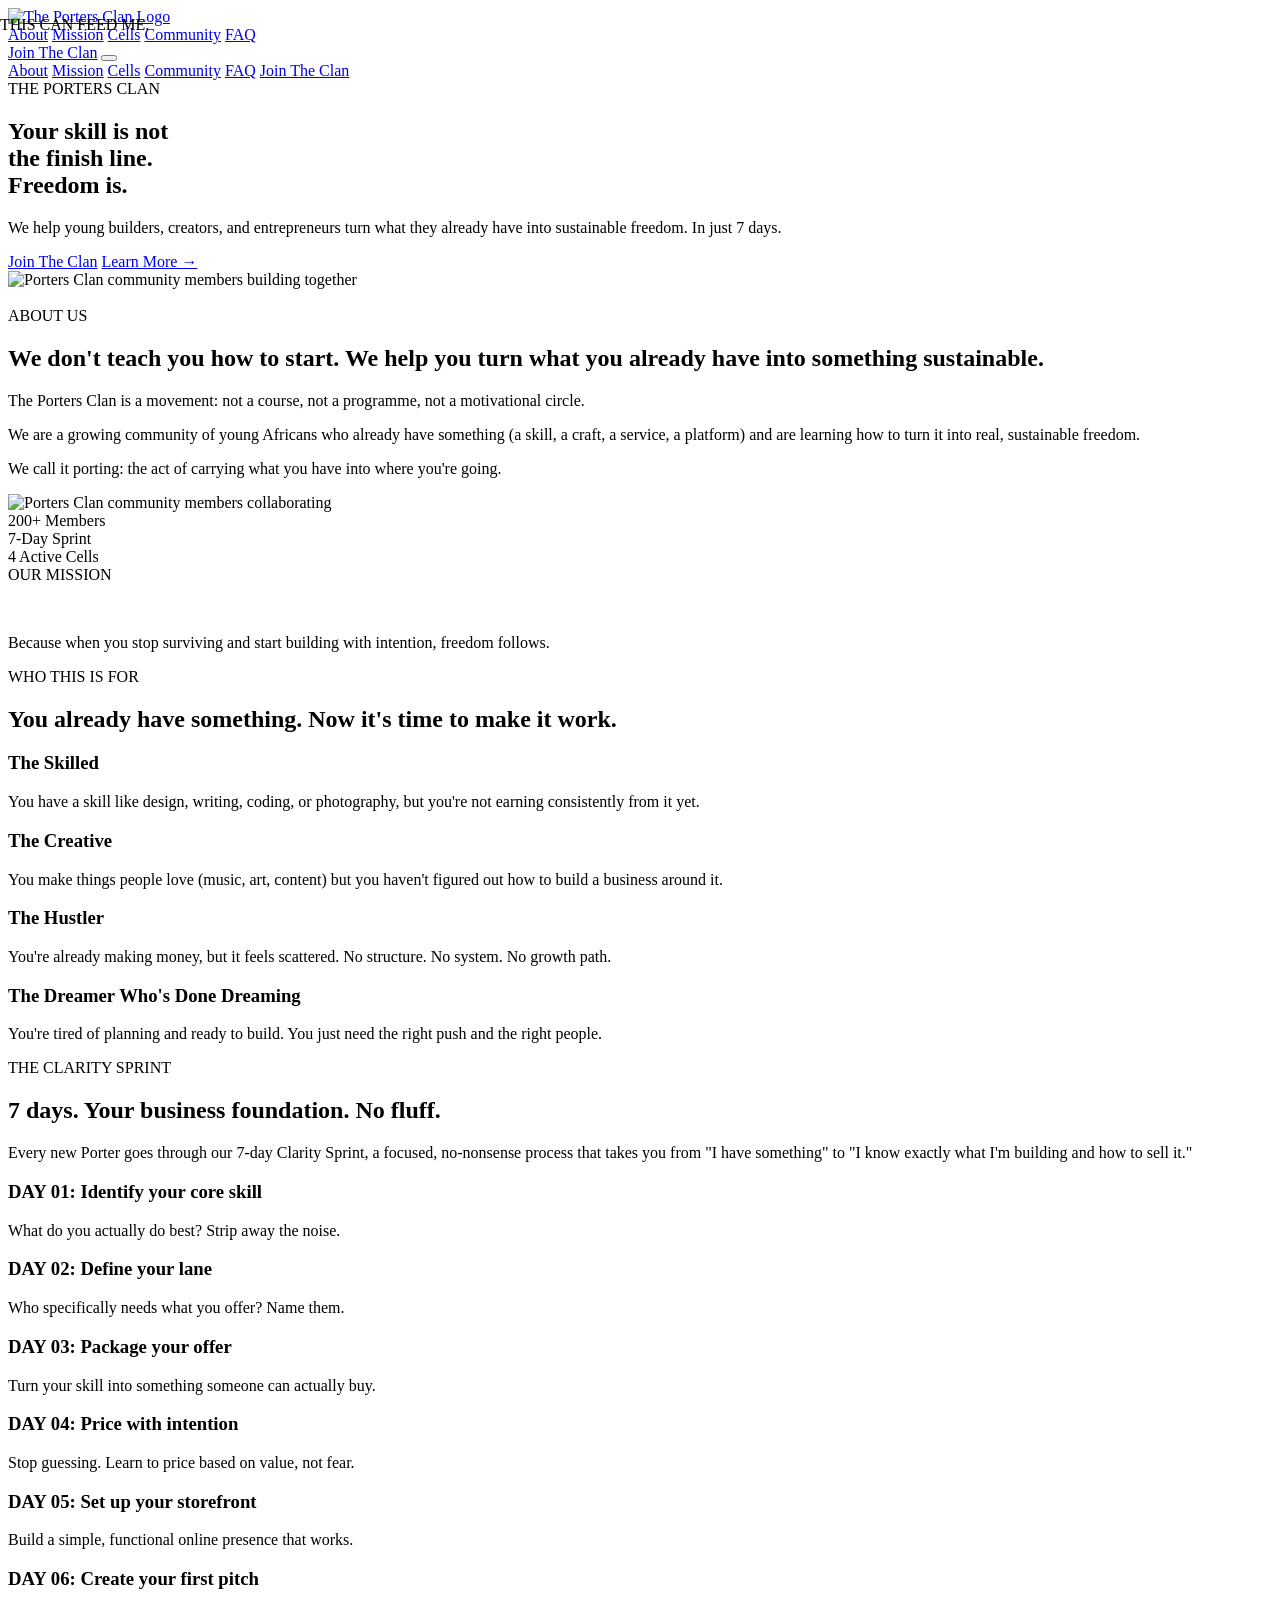
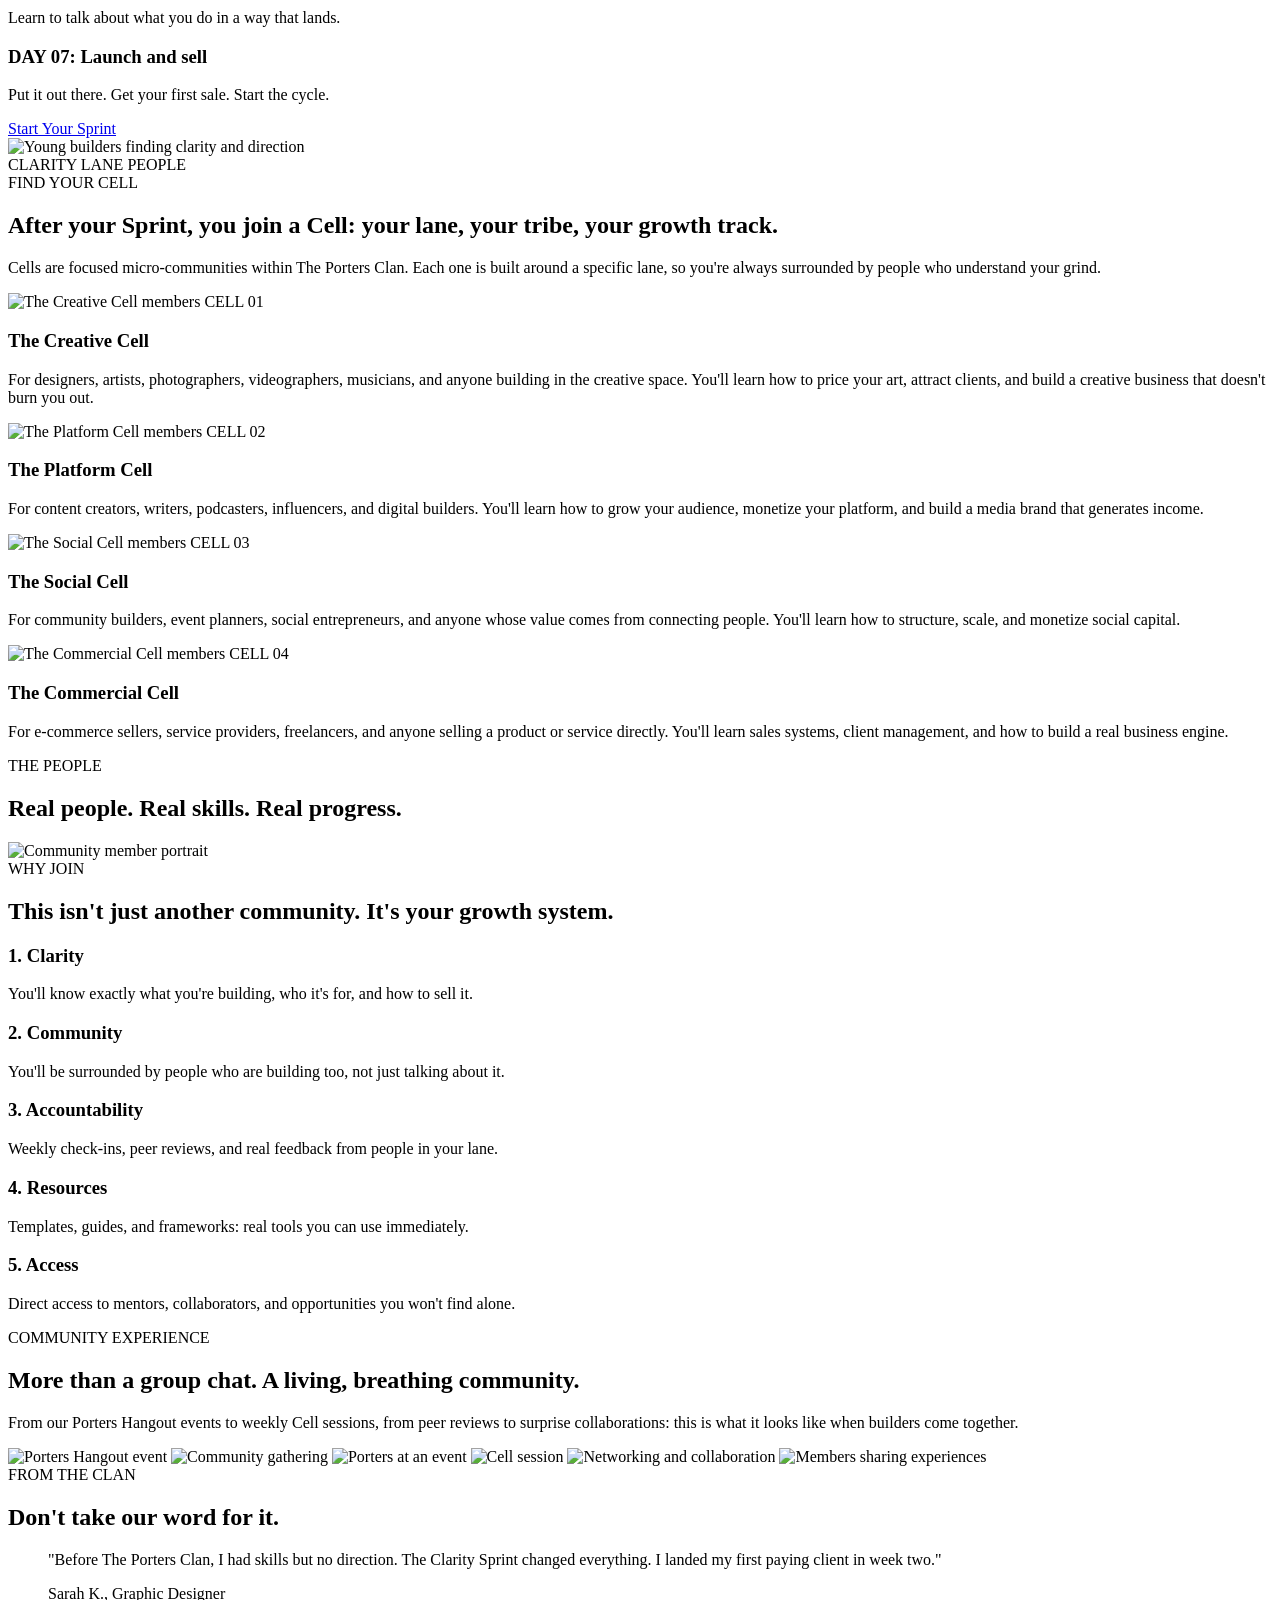
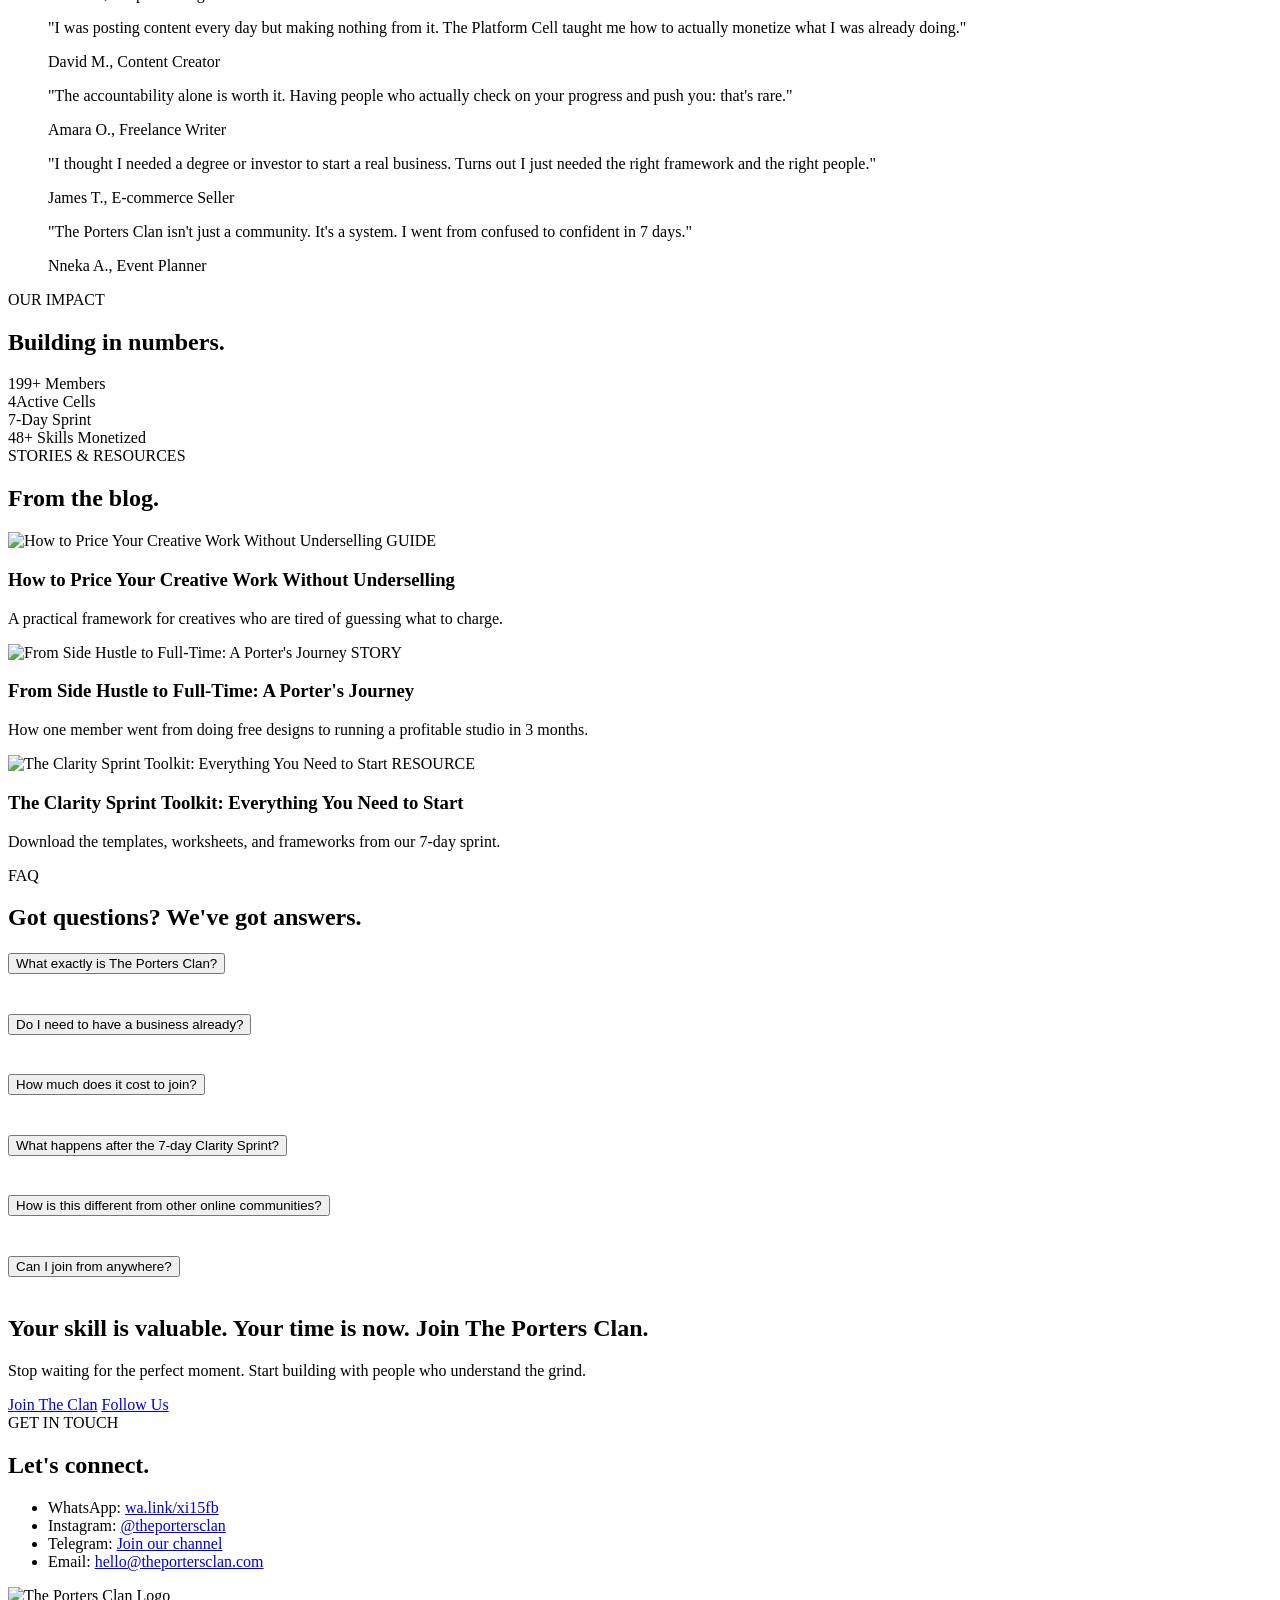
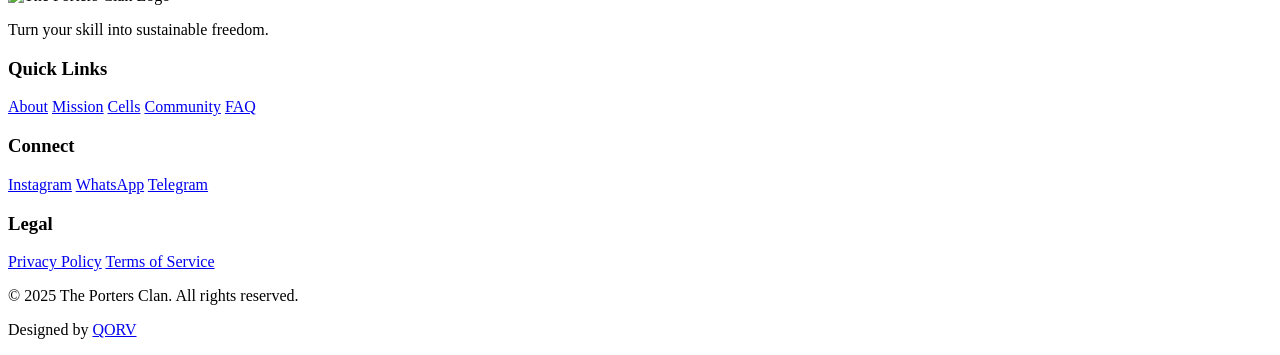
==== index.html @ 922863a4 "Add files via upload" ====
<!DOCTYPE html>
<html lang="en">
<head>
    <meta charset="UTF-8">
    <meta name="viewport" content="width=device-width, initial-scale=1.0">
    <title>The Porters Clan | Turn Your Skill Into Sustainable Freedom</title>
    <meta name="description" content="The Porters Clan is a movement for young African builders, creators, and entrepreneurs who already have something valuable and want to turn it into sustainable freedom.">
    <link rel="canonical" href="https://theportersclan.com/">
    
    <!-- Open Graph / Facebook -->
    <meta property="og:type" content="website">
    <meta property="og:url" content="https://theportersclan.com/">
    <meta property="og:title" content="The Porters Clan | Turn Your Skill Into Sustainable Freedom">
    <meta property="og:description" content="The Porters Clan is a movement for young African builders, creators, and entrepreneurs who already have something valuable and want to turn it into sustainable freedom.">
    <meta property="og:image" content="https://theportersclan.com/assets/brand/tpc-og-image.png">

    <!-- Twitter -->
    <meta property="twitter:card" content="summary_large_image">
    <meta property="twitter:url" content="https://theportersclan.com/">
    <meta property="twitter:title" content="The Porters Clan | Turn Your Skill Into Sustainable Freedom">
    <meta property="twitter:description" content="The Porters Clan is a movement for young African builders, creators, and entrepreneurs who already have something valuable and want to turn it into sustainable freedom.">
    <meta property="twitter:image" content="https://theportersclan.com/assets/brand/tpc-og-image.png">

    <!-- Favicon -->
    <link rel="icon" href="assets/logo/favicon.svg" type="image/svg+xml">

    <!-- Google Fonts -->
    <link rel="preconnect" href="https://fonts.googleapis.com">
    <link rel="preconnect" href="https://fonts.gstatic.com" crossorigin>
    <link href="https://fonts.googleapis.com/css2?family=Inter:ital,wght@0,400;0,500;0,600;1,400&family=Outfit:wght@600;700;800&family=Playfair+Display:ital,wght@1,400;1,600;1,700&display=swap" rel="stylesheet">

    <!-- CSS -->
    <link rel="stylesheet" href="index.css">

    <!-- JSON-LD Structured Data -->
    <script type="application/ld+json">
    {
      "@context": "https://schema.org",
      "@type": "Organization",
      "name": "The Porters Clan",
      "url": "https://theportersclan.com",
      "logo": "https://theportersclan.com/assets/logo/tpc-logo-mark.png",
      "sameAs": [
        "https://www.instagram.com/theportersclan",
        "https://wa.link/xi15fb",
        "https://t.me/+ArYDxWS-uvYzNjQ8"
      ]
    }
    </script>
    <script type="application/ld+json">
    {
      "@context": "https://schema.org",
      "@type": "WebSite",
      "name": "The Porters Clan",
      "url": "https://theportersclan.com"
    }
    </script>
</head>
<body>

    <!-- NAVIGATION -->
    <header class="site-header">
        <nav aria-label="Main Navigation">
            <a href="#hero" class="nav-logo">
                <img src="assets/logo/tpc-logo-mark.png" alt="The Porters Clan Logo">
            </a>
            
            <div class="nav-links">
                <a href="#about">About</a>
                <a href="#mission">Mission</a>
                <a href="#cells">Cells</a>
                <a href="#community">Community</a>
                <a href="#faq">FAQ</a>
            </div>

            <a href="https://wa.link/xi15fb" class="nav-cta btn btn-primary" target="_blank" rel="noopener noreferrer">Join The Clan</a>

            <button class="nav-hamburger" aria-label="Toggle mobile menu" aria-expanded="false">
                <span></span>
                <span></span>
                <span></span>
            </button>
        </nav>
        
        <!-- Mobile menu overlay -->
        <div class="mobile-menu" aria-hidden="true">
            <a href="#about">About</a>
            <a href="#mission">Mission</a>
            <a href="#cells">Cells</a>
            <a href="#community">Community</a>
            <a href="#faq">FAQ</a>
            <a href="https://wa.link/xi15fb" class="btn btn-primary" target="_blank" rel="noopener noreferrer">Join The Clan</a>
        </div>
    </header>

    <main>
        <!-- 1. HERO -->
        <section id="hero" class="section--dark">
            <div class="section-container hero-grid">
                <div class="hero-content">
                    <span class="section-label">THE PORTERS CLAN</span>
                    <h1 class="hero-headline">
                        <span class="hero-line">Your skill is not</span><br>
                        <span class="hero-line">the finish line.</span><br>
                        <span class="hero-line text-red">Freedom is.</span>
                    </h1>
                    <p class="hero-body">We help young builders, creators, and entrepreneurs turn what they already have into sustainable freedom. In just 7 days.</p>
                    <div class="hero-ctas">
                        <a href="https://wa.link/xi15fb" class="btn btn-primary" target="_blank" rel="noopener noreferrer">Join The Clan</a>
                        <a href="#about" class="btn btn-ghost">Learn More &rarr;</a>
                    </div>
                </div>
                <div class="hero-visual">
                    <img src="community members/PCH (8 of 136).jpg" alt="Porters Clan community members building together">
                </div>
            </div>
            <div class="hero-motif" aria-hidden="true">
                <img src="assets/logo/tpc-logo-mark.png" alt="" />
            </div>
        </section>

        <!-- 2. ABOUT -->
        <section id="about" class="section--light">
            <div class="section-container">
                <span class="section-label">ABOUT US</span>
                <div class="about-grid">
                    <div class="about-text">
                        <h2>We don't teach you how to start. We help you turn what you already have into something sustainable.</h2>
                        <div class="about-content">
                            <p>The Porters Clan is a movement: not a course, not a programme, not a motivational circle.</p>
                            <p>We are a growing community of young Africans who already have something (a skill, a craft, a service, a platform) and are learning how to turn it into real, sustainable freedom.</p>
                            <p>We call it porting: the act of carrying what you have into where you're going.</p>
                        </div>
                    </div>
                    <div class="about-visual">
                        <img src="community members/PCH (1 of 136).jpg" alt="Porters Clan community members collaborating" loading="lazy">
                    </div>
                </div>
                
                <div class="stats-row">
                    <div class="stat-badge">200+ Members</div>
                    <div class="stat-badge">7-Day Sprint</div>
                    <div class="stat-badge">4 Active Cells</div>
                </div>
            </div>
        </section>

        <!-- 3. MISSION -->
        <section id="mission" class="section--dark">
            <div class="section-container">
                <span class="section-label">OUR MISSION</span>
                <div class="mission-transform">
                    <p class="mission-text mission-before">I HAVE SOMETHING.</p>
                    <p class="mission-text mission-after">THIS CAN FEED ME.</p>
                </div>
                <p class="mission-body">Because when you stop surviving and start building with intention, freedom follows.</p>
            </div>
        </section>

        <!-- 4. WHO WE'RE FOR -->
        <section id="who" class="section--light">
            <div class="section-container">
                <span class="section-label">WHO THIS IS FOR</span>
                <h2>You already have something. Now it's time to make it work.</h2>
                
                <div class="who-grid">
                    <div class="who-card">
                        <h3>The Skilled</h3>
                        <p>You have a skill like design, writing, coding, or photography, but you're not earning consistently from it yet.</p>
                    </div>
                    <div class="who-card">
                        <h3>The Creative</h3>
                        <p>You make things people love (music, art, content) but you haven't figured out how to build a business around it.</p>
                    </div>
                    <div class="who-card">
                        <h3>The Hustler</h3>
                        <p>You're already making money, but it feels scattered. No structure. No system. No growth path.</p>
                    </div>
                    <div class="who-card">
                        <h3>The Dreamer Who's Done Dreaming</h3>
                        <p>You're tired of planning and ready to build. You just need the right push and the right people.</p>
                    </div>
                </div>
            </div>
        </section>

        <!-- 5. CLARITY SPRINT -->
        <section id="clarity" class="section--light section--accent">
            <div class="section-container">
                <span class="section-label">THE CLARITY SPRINT</span>
                <h2>7 days. Your business foundation. No fluff.</h2>
                <div class="clarity-grid">
                    <div class="clarity-content">
                        <p>Every new Porter goes through our 7-day Clarity Sprint, a focused, no-nonsense process that takes you from "I have something" to "I know exactly what I'm building and how to sell it."</p>
                        
                        <div class="clarity-timeline">
                            <div class="clarity-day">
                                <h3>DAY 01: Identify your core skill</h3>
                                <p>What do you actually do best? Strip away the noise.</p>
                            </div>
                            <div class="clarity-day">
                                <h3>DAY 02: Define your lane</h3>
                                <p>Who specifically needs what you offer? Name them.</p>
                            </div>
                            <div class="clarity-day">
                                <h3>DAY 03: Package your offer</h3>
                                <p>Turn your skill into something someone can actually buy.</p>
                            </div>
                            <div class="clarity-day">
                                <h3>DAY 04: Price with intention</h3>
                                <p>Stop guessing. Learn to price based on value, not fear.</p>
                            </div>
                            <div class="clarity-day">
                                <h3>DAY 05: Set up your storefront</h3>
                                <p>Build a simple, functional online presence that works.</p>
                            </div>
                            <div class="clarity-day">
                                <h3>DAY 06: Create your first pitch</h3>
                                <p>Learn to talk about what you do in a way that lands.</p>
                            </div>
                            <div class="clarity-day">
                                <h3>DAY 07: Launch and sell</h3>
                                <p>Put it out there. Get your first sale. Start the cycle.</p>
                            </div>
                        </div>
                        
                        <a href="https://wa.link/xi15fb" class="btn btn-primary" target="_blank" rel="noopener noreferrer">Start Your Sprint</a>
                    </div>
                    <div class="clarity-visual">
                        <img src="community members/PCH (5 of 136).jpg" alt="Young builders finding clarity and direction" loading="lazy">
                    </div>
                </div>
            </div>
        </section>

        <!-- 6. BRIDGE -->
        <section id="bridge" class="section--dark">
            <div class="section-container">
                <span class="bridge-word">CLARITY</span>
                <span class="bridge-word">LANE</span>
                <span class="bridge-word">PEOPLE</span>
            </div>
        </section>

        <!-- 7. FOUR CELLS -->
        <section id="cells" class="section--light">
            <div class="section-container">
                <span class="section-label">FIND YOUR CELL</span>
                <h2>After your Sprint, you join a Cell: your lane, your tribe, your growth track.</h2>
                <p>Cells are focused micro-communities within The Porters Clan. Each one is built around a specific lane, so you're always surrounded by people who understand your grind.</p>
                
                <div class="cells-grid">
                    <div class="cell-block">
                        <img src="community members/PCH (3 of 136).jpg" alt="The Creative Cell members" loading="lazy">
                        <span>CELL 01</span>
                        <h3>The Creative Cell</h3>
                        <p>For designers, artists, photographers, videographers, musicians, and anyone building in the creative space. You'll learn how to price your art, attract clients, and build a creative business that doesn't burn you out.</p>
                    </div>
                    <div class="cell-block">
                        <img src="community members/PCH (6 of 136).jpg" alt="The Platform Cell members" loading="lazy">
                        <span>CELL 02</span>
                        <h3>The Platform Cell</h3>
                        <p>For content creators, writers, podcasters, influencers, and digital builders. You'll learn how to grow your audience, monetize your platform, and build a media brand that generates income.</p>
                    </div>
                    <div class="cell-block">
                        <img src="community members/PCH (7 of 136).jpg" alt="The Social Cell members" loading="lazy">
                        <span>CELL 03</span>
                        <h3>The Social Cell</h3>
                        <p>For community builders, event planners, social entrepreneurs, and anyone whose value comes from connecting people. You'll learn how to structure, scale, and monetize social capital.</p>
                    </div>
                    <div class="cell-block">
                        <img src="community members/PCH (9 of 136).jpg" alt="The Commercial Cell members" loading="lazy">
                        <span>CELL 04</span>
                        <h3>The Commercial Cell</h3>
                        <p>For e-commerce sellers, service providers, freelancers, and anyone selling a product or service directly. You'll learn sales systems, client management, and how to build a real business engine.</p>
                    </div>
                </div>
            </div>
        </section>

        <!-- 8. COMMUNITY / PEOPLE -->
        <section id="community" class="section--dark">
            <div class="section-container">
                <span class="section-label">THE PEOPLE</span>
                <h2>Real people. Real skills. Real progress.</h2>
                
                <div class="community-portrait">
                    <img src="community members/PCH (8 of 136).jpg" alt="Community member portrait" class="community-active-img" loading="lazy">
                    
                    <!-- Preload images for JS cycling -->
                    <div style="display: none;">
                        <img src="community members/PCH (1 of 136).jpg" alt="">
                        <img src="community members/PCH (2 of 136).jpg" alt="">
                        <img src="community members/PCH (3 of 136).jpg" alt="">
                        <img src="community members/PCH (4 of 136).jpg" alt="">
                        <img src="community members/PCH (5 of 136).jpg" alt="">
                        <img src="community members/PCH (6 of 136).jpg" alt="">
                        <img src="community members/PCH (7 of 136).jpg" alt="">
                        <img src="community members/PCH (8 of 136).jpg" alt="">
                        <img src="community members/PCH (9 of 136).jpg" alt="">
                        <img src="community members/PCH (10 of 136).jpg" alt="">
                        <img src="community members/PCH (11 of 136).jpg" alt="">
                        <img src="community members/PCH (12 of 136).jpg" alt="">
                    </div>
                </div>
            </div>
        </section>

        <!-- 9. WHY JOIN -->
        <section id="why-join" class="section--light">
            <div class="section-container">
                <span class="section-label">WHY JOIN</span>
                <h2>This isn't just another community. It's your growth system.</h2>
                
                <div class="why-list">
                    <div class="why-item">
                        <h3>1. Clarity</h3>
                        <p>You'll know exactly what you're building, who it's for, and how to sell it.</p>
                    </div>
                    <div class="why-item">
                        <h3>2. Community</h3>
                        <p>You'll be surrounded by people who are building too, not just talking about it.</p>
                    </div>
                    <div class="why-item">
                        <h3>3. Accountability</h3>
                        <p>Weekly check-ins, peer reviews, and real feedback from people in your lane.</p>
                    </div>
                    <div class="why-item">
                        <h3>4. Resources</h3>
                        <p>Templates, guides, and frameworks: real tools you can use immediately.</p>
                    </div>
                    <div class="why-item">
                        <h3>5. Access</h3>
                        <p>Direct access to mentors, collaborators, and opportunities you won't find alone.</p>
                    </div>
                </div>
            </div>
        </section>

        <!-- 10. COMMUNITY EXPERIENCE -->
        <section id="experience" class="section--light section--warm">
            <div class="section-container">
                <span class="section-label">COMMUNITY EXPERIENCE</span>
                <h2>More than a group chat. A living, breathing community.</h2>
                <p>From our Porters Hangout events to weekly Cell sessions, from peer reviews to surprise collaborations: this is what it looks like when builders come together.</p>
                
                <div class="photo-grid">
                    <img src="community members/PCH (10 of 136).jpg" alt="Porters Hangout event" loading="lazy">
                    <img src="community members/PCH (13 of 136).jpg" alt="Community gathering" loading="lazy">
                    <img src="community members/PCH (19 of 136).jpg" alt="Porters at an event" loading="lazy">
                    <img src="community members/PCH (22 of 136).jpg" alt="Cell session" loading="lazy">
                    <img src="community members/PCH (2 of 136).jpg" alt="Networking and collaboration" loading="lazy">
                    <img src="community members/PCH (4 of 136).jpg" alt="Members sharing experiences" loading="lazy">
                </div>
            </div>
        </section>

        <!-- 11. TESTIMONIALS -->
        <section id="testimonials" class="section--dark">
            <div class="section-container">
                <span class="section-label">FROM THE CLAN</span>
                <h2>Don't take our word for it.</h2>
                
                <div class="testimonial-rail">
                    <blockquote>
                        <p>"Before The Porters Clan, I had skills but no direction. The Clarity Sprint changed everything. I landed my first paying client in week two."</p>
                        <footer>Sarah K., Graphic Designer</footer>
                    </blockquote>
                    <blockquote>
                        <p>"I was posting content every day but making nothing from it. The Platform Cell taught me how to actually monetize what I was already doing."</p>
                        <footer>David M., Content Creator</footer>
                    </blockquote>
                    <blockquote>
                        <p>"The accountability alone is worth it. Having people who actually check on your progress and push you: that's rare."</p>
                        <footer>Amara O., Freelance Writer</footer>
                    </blockquote>
                    <blockquote>
                        <p>"I thought I needed a degree or investor to start a real business. Turns out I just needed the right framework and the right people."</p>
                        <footer>James T., E-commerce Seller</footer>
                    </blockquote>
                    <blockquote>
                        <p>"The Porters Clan isn't just a community. It's a system. I went from confused to confident in 7 days."</p>
                        <footer>Nneka A., Event Planner</footer>
                    </blockquote>
                </div>
            </div>
        </section>

        <!-- 12. IMPACT -->
        <section id="impact" class="section--light">
            <div class="section-container">
                <span class="section-label">OUR IMPACT</span>
                <h2>Building in numbers.</h2>
                
                <div class="impact-grid">
                    <div>200+ Members</div>
                    <div>4 Active Cells</div>
                    <div>7-Day Sprint</div>
                    <div>50+ Skills Monetized</div>
                </div>
            </div>
        </section>

        <!-- 13. STORIES / RESOURCES -->
        <section id="stories" class="section--light">
            <div class="section-container">
                <span class="section-label">STORIES &amp; RESOURCES</span>
                <h2>From the blog.</h2>
                
                <div class="stories-grid">
                    <article class="story-card">
                        <img src="community members/PCH (15 of 136).jpg" alt="How to Price Your Creative Work Without Underselling" loading="lazy">
                        <span>GUIDE</span>
                        <h3>How to Price Your Creative Work Without Underselling</h3>
                        <p>A practical framework for creatives who are tired of guessing what to charge.</p>
                    </article>
                    <article class="story-card">
                        <img src="community members/PCH (16 of 136).jpg" alt="From Side Hustle to Full-Time: A Porter's Journey" loading="lazy">
                        <span>STORY</span>
                        <h3>From Side Hustle to Full-Time: A Porter's Journey</h3>
                        <p>How one member went from doing free designs to running a profitable studio in 3 months.</p>
                    </article>
                    <article class="story-card">
                        <img src="community members/PCH (18 of 136).jpg" alt="The Clarity Sprint Toolkit: Everything You Need to Start" loading="lazy">
                        <span>RESOURCE</span>
                        <h3>The Clarity Sprint Toolkit: Everything You Need to Start</h3>
                        <p>Download the templates, worksheets, and frameworks from our 7-day sprint.</p>
                    </article>
                </div>
            </div>
        </section>

        <!-- 14. FAQ -->
        <section id="faq" class="section--dark">
            <div class="section-container">
                <span class="section-label">FAQ</span>
                <h2>Got questions? We've got answers.</h2>
                
                <div class="faq-list">
                    <div class="faq-item">
                        <h3 class="faq-question">
                            <button aria-expanded="false">What exactly is The Porters Clan?</button>
                        </h3>
                        <div class="faq-answer" aria-hidden="true">
                            <p>The Porters Clan is a community-driven movement for young Africans who already have a skill, craft, or platform and want to turn it into sustainable income. We provide structure, accountability, and a proven framework to help you build.</p>
                        </div>
                    </div>
                    <div class="faq-item">
                        <h3 class="faq-question">
                            <button aria-expanded="false">Do I need to have a business already?</button>
                        </h3>
                        <div class="faq-answer" aria-hidden="true">
                            <p>No. You just need to have something: a skill, a talent, a service, or a platform. The Clarity Sprint will help you turn that into a clear, sellable offer.</p>
                        </div>
                    </div>
                    <div class="faq-item">
                        <h3 class="faq-question">
                            <button aria-expanded="false">How much does it cost to join?</button>
                        </h3>
                        <div class="faq-answer" aria-hidden="true">
                            <p>Joining The Porters Clan is currently free. We believe in removing barriers to entry. As we grow, we may introduce premium tiers with additional resources.</p>
                        </div>
                    </div>
                    <div class="faq-item">
                        <h3 class="faq-question">
                            <button aria-expanded="false">What happens after the 7-day Clarity Sprint?</button>
                        </h3>
                        <div class="faq-answer" aria-hidden="true">
                            <p>After your Sprint, you join a Cell, a focused micro-community matched to your lane. You'll get weekly sessions, peer accountability, and ongoing resources.</p>
                        </div>
                    </div>
                    <div class="faq-item">
                        <h3 class="faq-question">
                            <button aria-expanded="false">How is this different from other online communities?</button>
                        </h3>
                        <div class="faq-answer" aria-hidden="true">
                            <p>Most communities are just group chats with no structure. The Porters Clan has a clear system: Sprint, then Cell, then Growth. Every member has a lane, a plan, and people holding them accountable.</p>
                        </div>
                    </div>
                    <div class="faq-item">
                        <h3 class="faq-question">
                            <button aria-expanded="false">Can I join from anywhere?</button>
                        </h3>
                        <div class="faq-answer" aria-hidden="true">
                            <p>Yes. The Porters Clan is fully online. We have members across Africa and the diaspora. All you need is an internet connection and the willingness to build.</p>
                        </div>
                    </div>
                </div>
            </div>
        </section>

        <!-- 15. FINAL CTA -->
        <section id="cta" class="section--red">
            <div class="section-container">
                <h2>Your skill is valuable. Your time is now. Join The Porters Clan.</h2>
                <p>Stop waiting for the perfect moment. Start building with people who understand the grind.</p>
                
                <div class="cta-buttons">
                    <a href="https://wa.link/xi15fb" class="btn btn-primary" target="_blank" rel="noopener noreferrer">Join The Clan</a>
                    <a href="https://www.instagram.com/theportersclan" class="btn btn-ghost" target="_blank" rel="noopener noreferrer">Follow Us</a>
                </div>
            </div>
        </section>

        <!-- 16. CONTACT -->
        <section id="contact" class="section--light">
            <div class="section-container">
                <span class="section-label">GET IN TOUCH</span>
                <h2>Let's connect.</h2>
                
                <ul class="contact-methods">
                    <li>WhatsApp: <a href="https://wa.link/xi15fb" target="_blank" rel="noopener noreferrer">wa.link/xi15fb</a></li>
                    <li>Instagram: <a href="https://www.instagram.com/theportersclan" target="_blank" rel="noopener noreferrer">@theportersclan</a></li>
                    <li>Telegram: <a href="https://t.me/+ArYDxWS-uvYzNjQ8" target="_blank" rel="noopener noreferrer">Join our channel</a></li>
                    <li>Email: <a href="mailto:hello@theportersclan.com">hello@theportersclan.com</a></li>
                </ul>
            </div>
        </section>
    </main>

    <!-- 17. FOOTER -->
    <footer class="site-footer section--dark">
        <div class="footer-grid">
            <div class="footer-col">
                <img src="assets/logo/tpc-logo-mark.png" alt="The Porters Clan Logo" loading="lazy">
                <p>Turn your skill into sustainable freedom.</p>
            </div>
            <div class="footer-col">
                <h3>Quick Links</h3>
                <nav>
                    <a href="#about">About</a>
                    <a href="#mission">Mission</a>
                    <a href="#cells">Cells</a>
                    <a href="#community">Community</a>
                    <a href="#faq">FAQ</a>
                </nav>
            </div>
            <div class="footer-col">
                <h3>Connect</h3>
                <nav>
                    <a href="https://www.instagram.com/theportersclan" target="_blank" rel="noopener noreferrer">Instagram</a>
                    <a href="https://wa.link/xi15fb" target="_blank" rel="noopener noreferrer">WhatsApp</a>
                    <a href="https://t.me/+ArYDxWS-uvYzNjQ8" target="_blank" rel="noopener noreferrer">Telegram</a>
                </nav>
            </div>
            <div class="footer-col">
                <h3>Legal</h3>
                <nav>
                    <a href="#">Privacy Policy</a>
                    <a href="#">Terms of Service</a>
                </nav>
            </div>
        </div>
        <div class="footer-bottom">
            <p>&copy; 2025 The Porters Clan. All rights reserved.</p>
            <p>Designed by <a href="https://qorv.org" target="_blank" rel="noopener noreferrer" class="footer-credit-link">QORV</a></p>
        </div>
    </footer>

    <!-- Scripts -->
    <script src="index.js" defer></script>
</body>
</html>
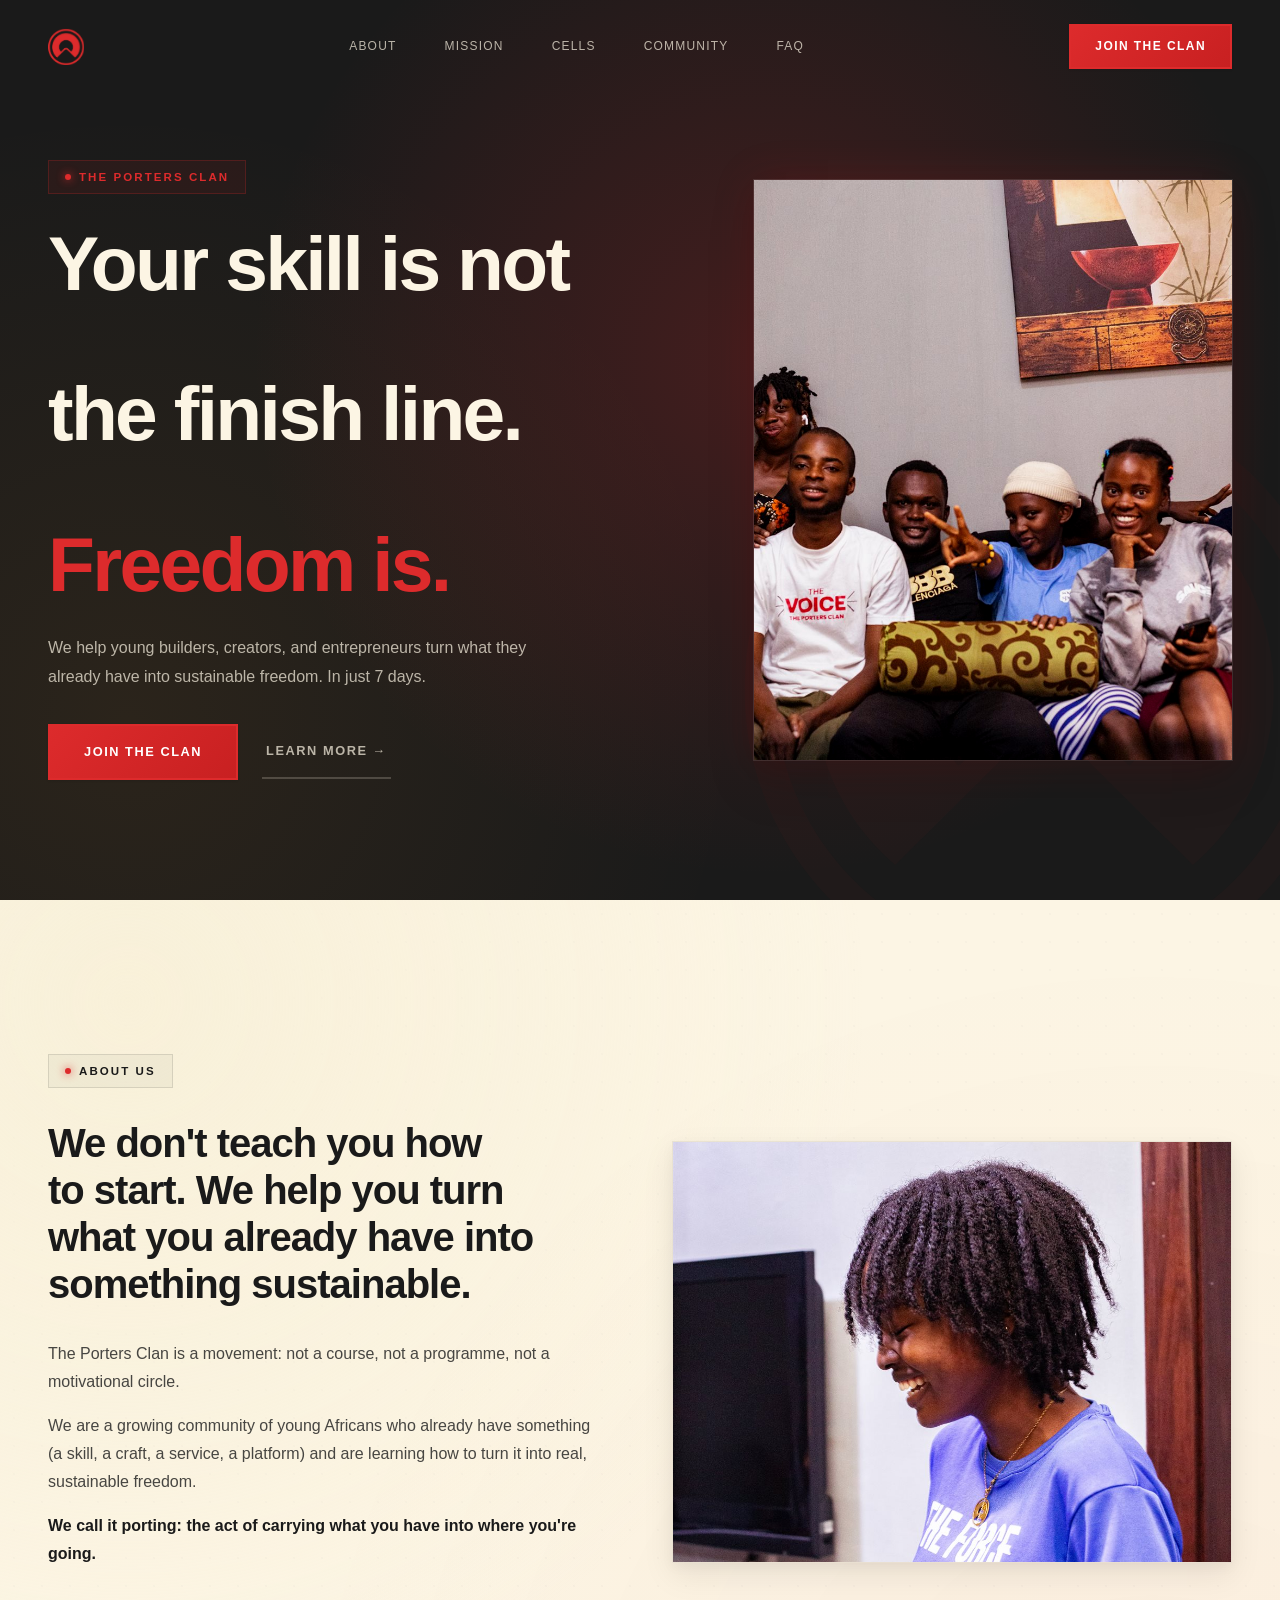
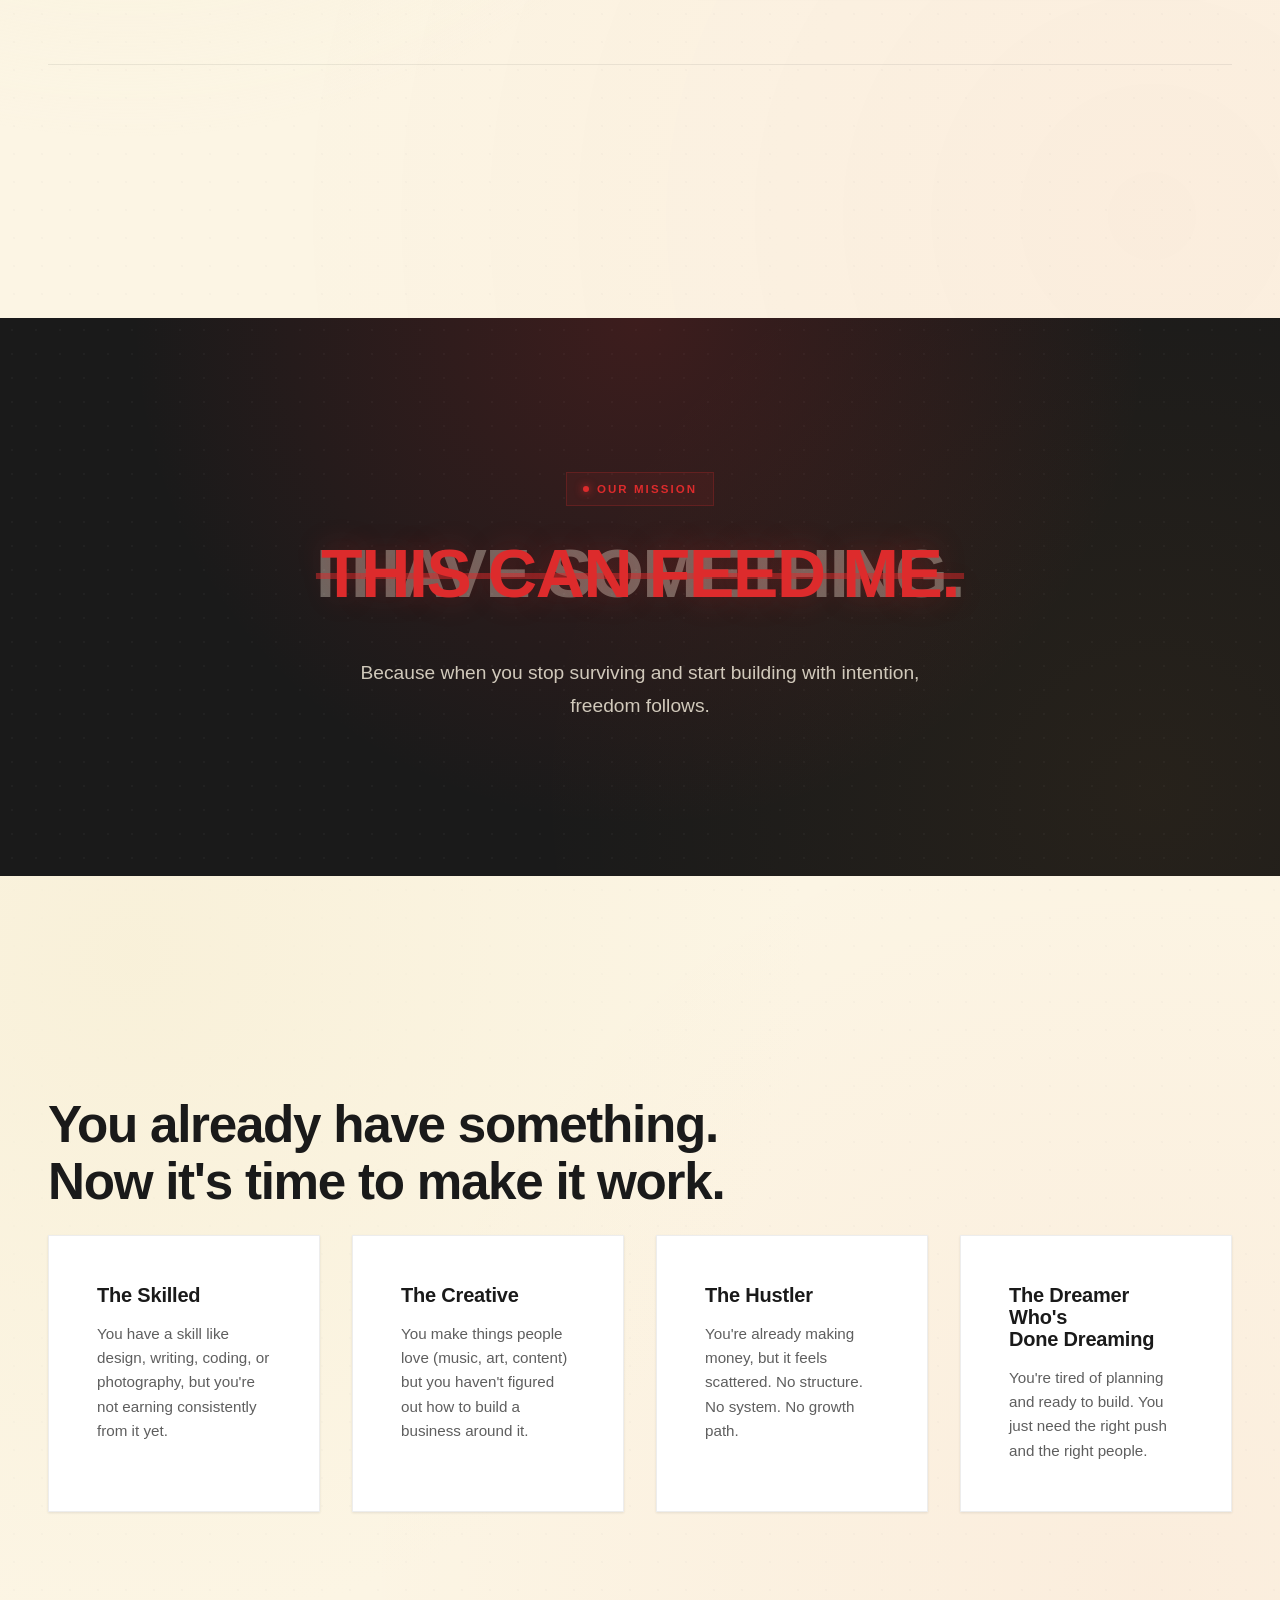
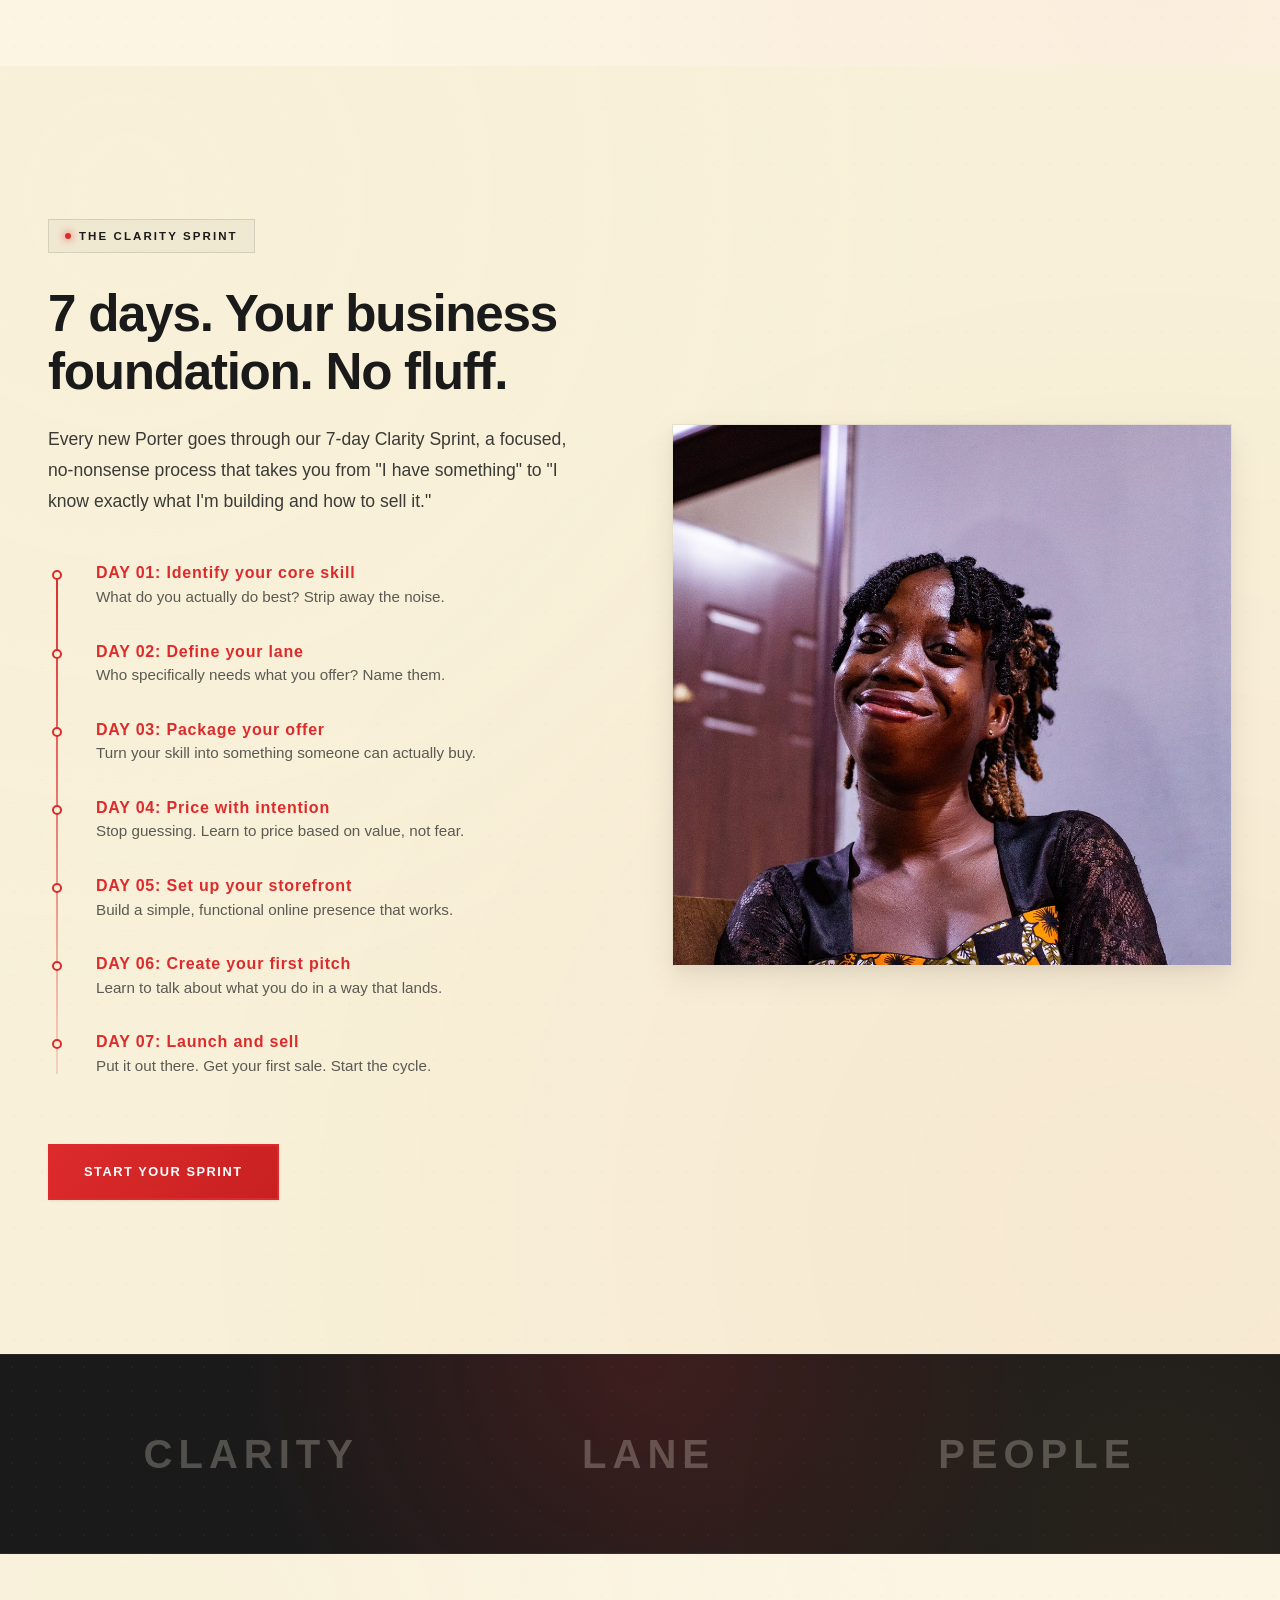
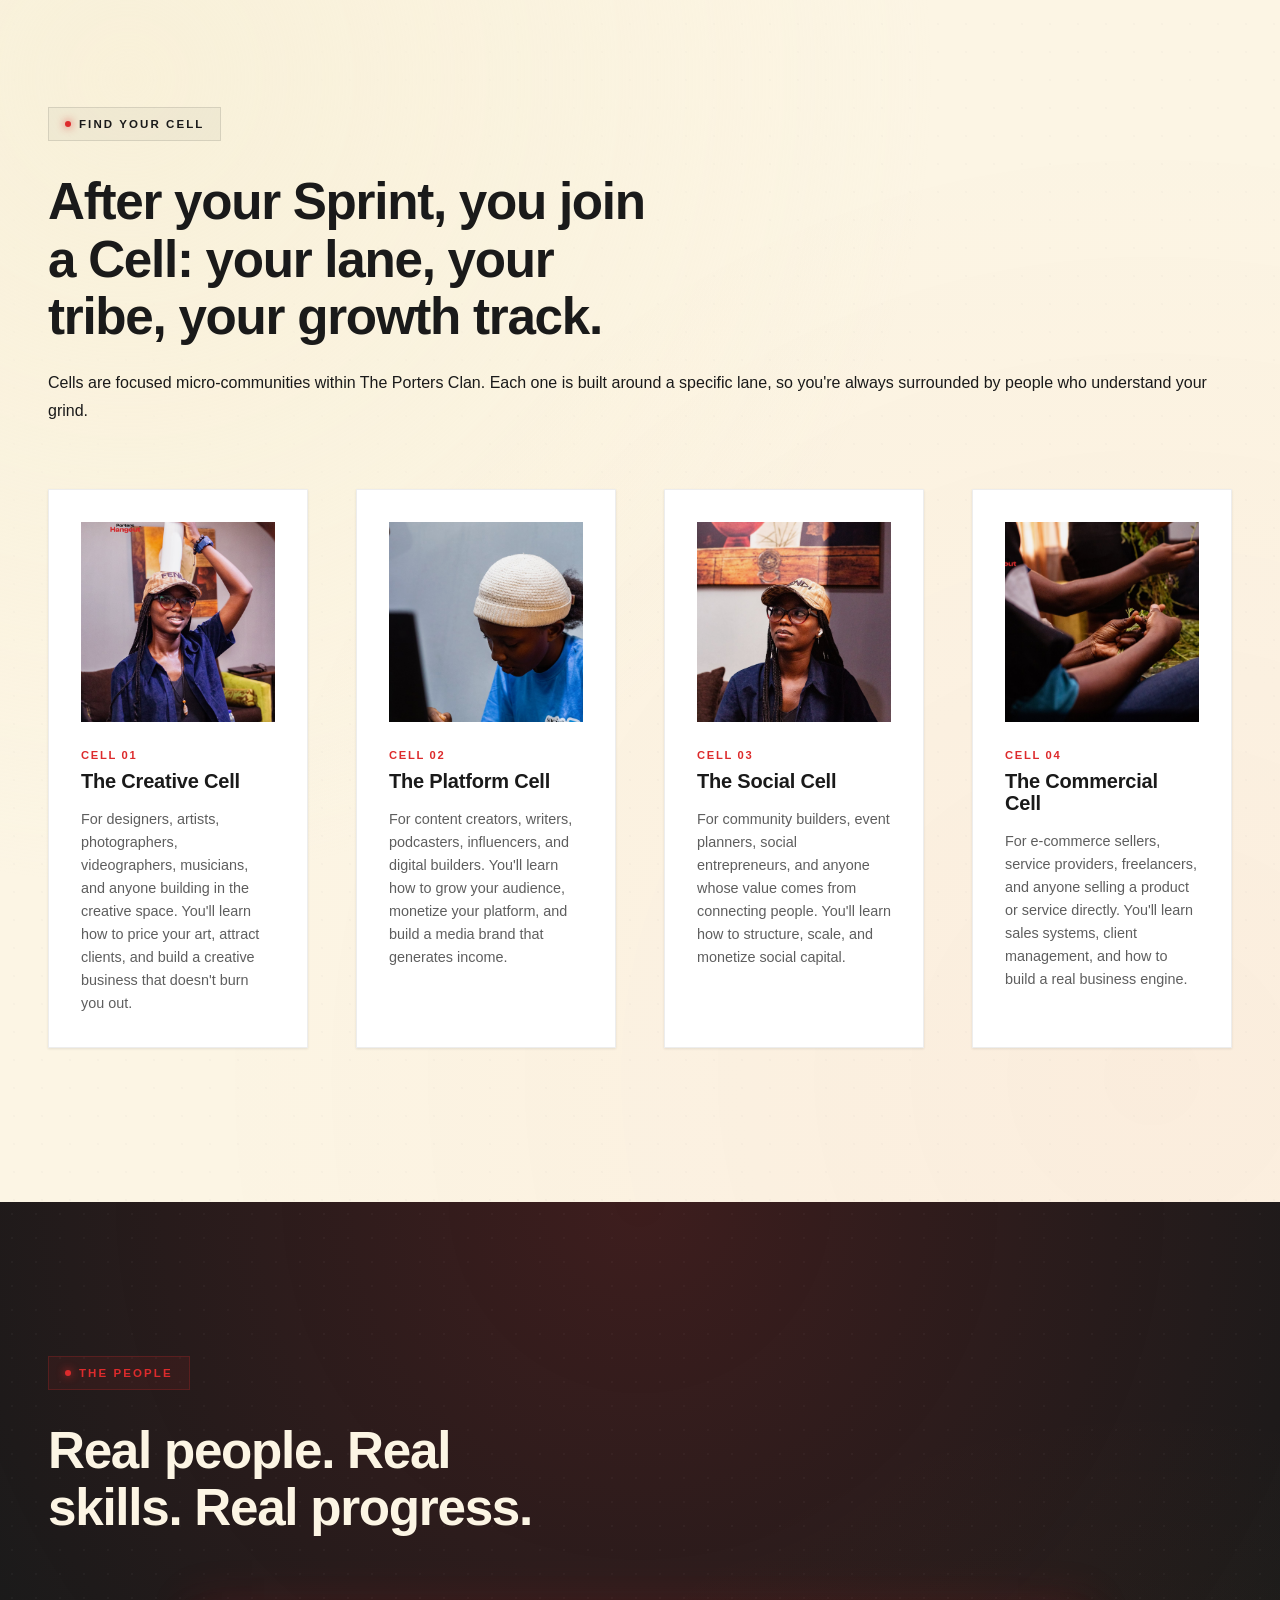
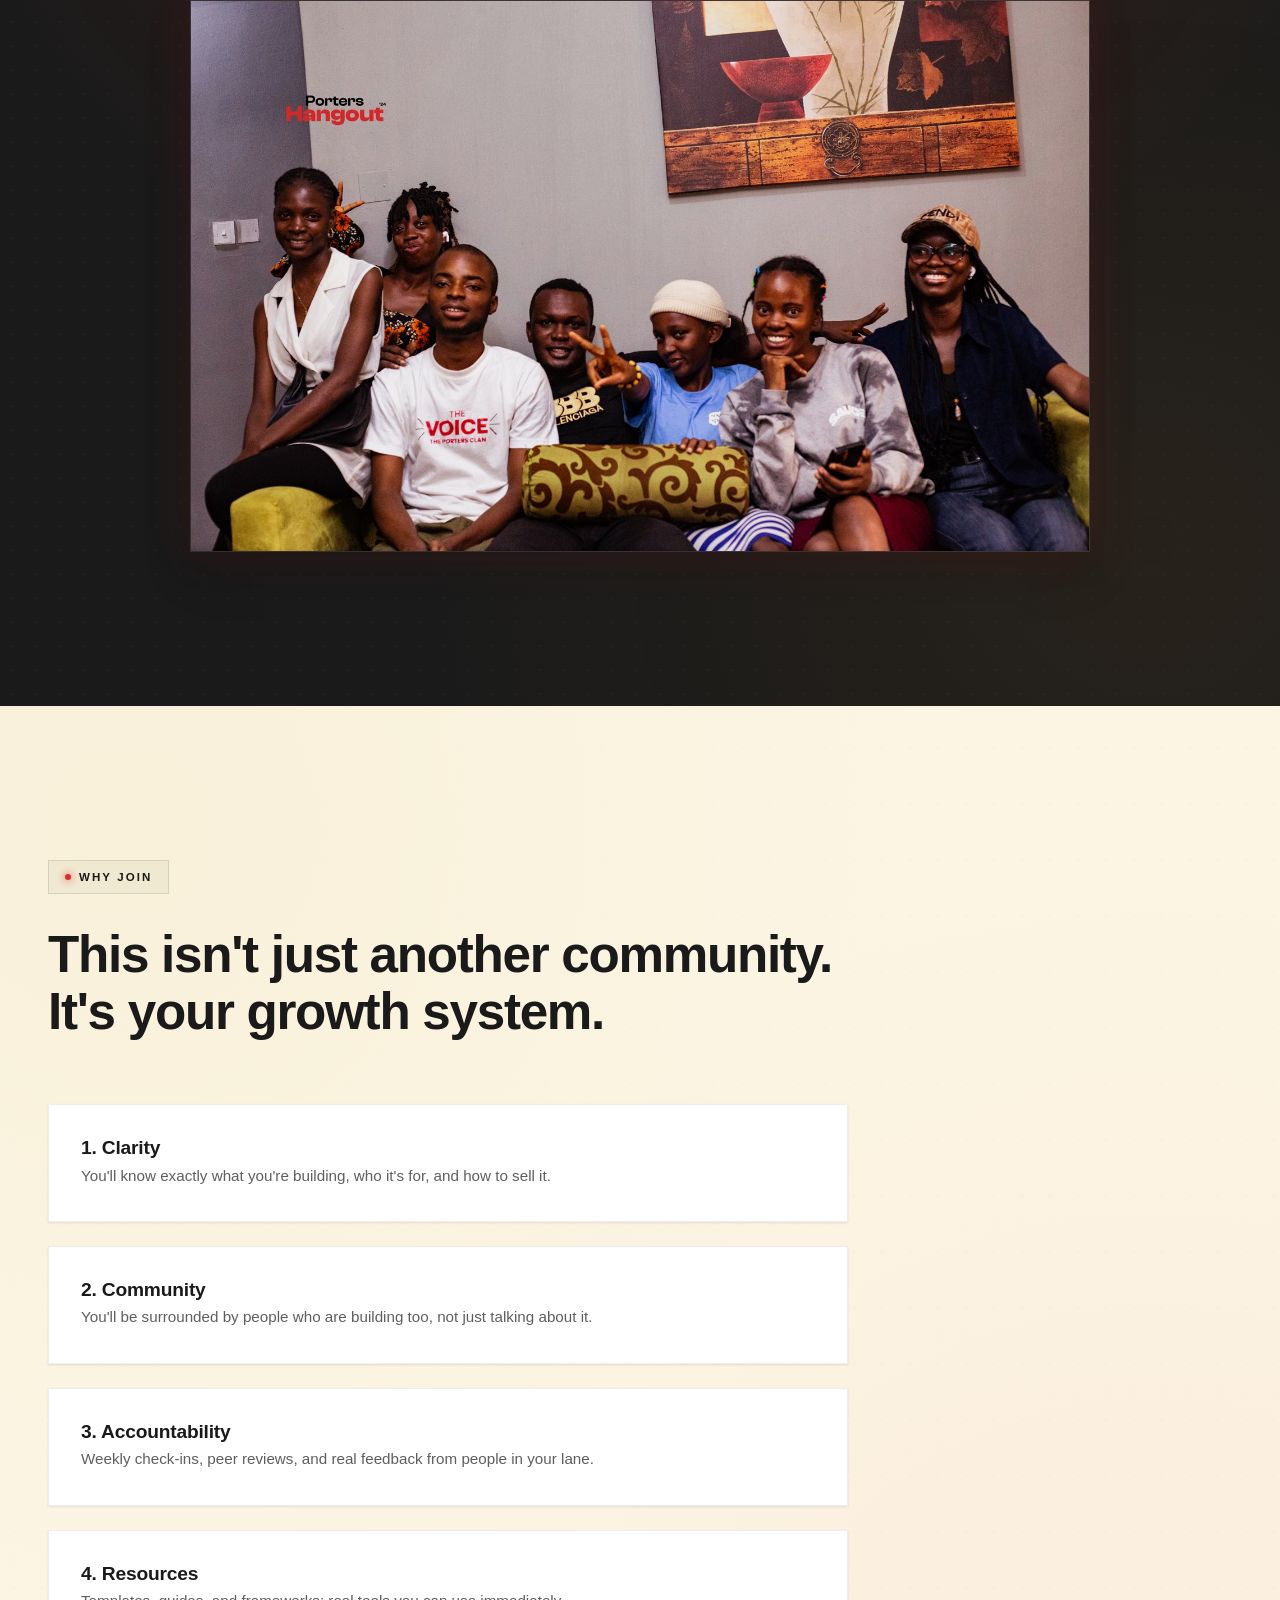
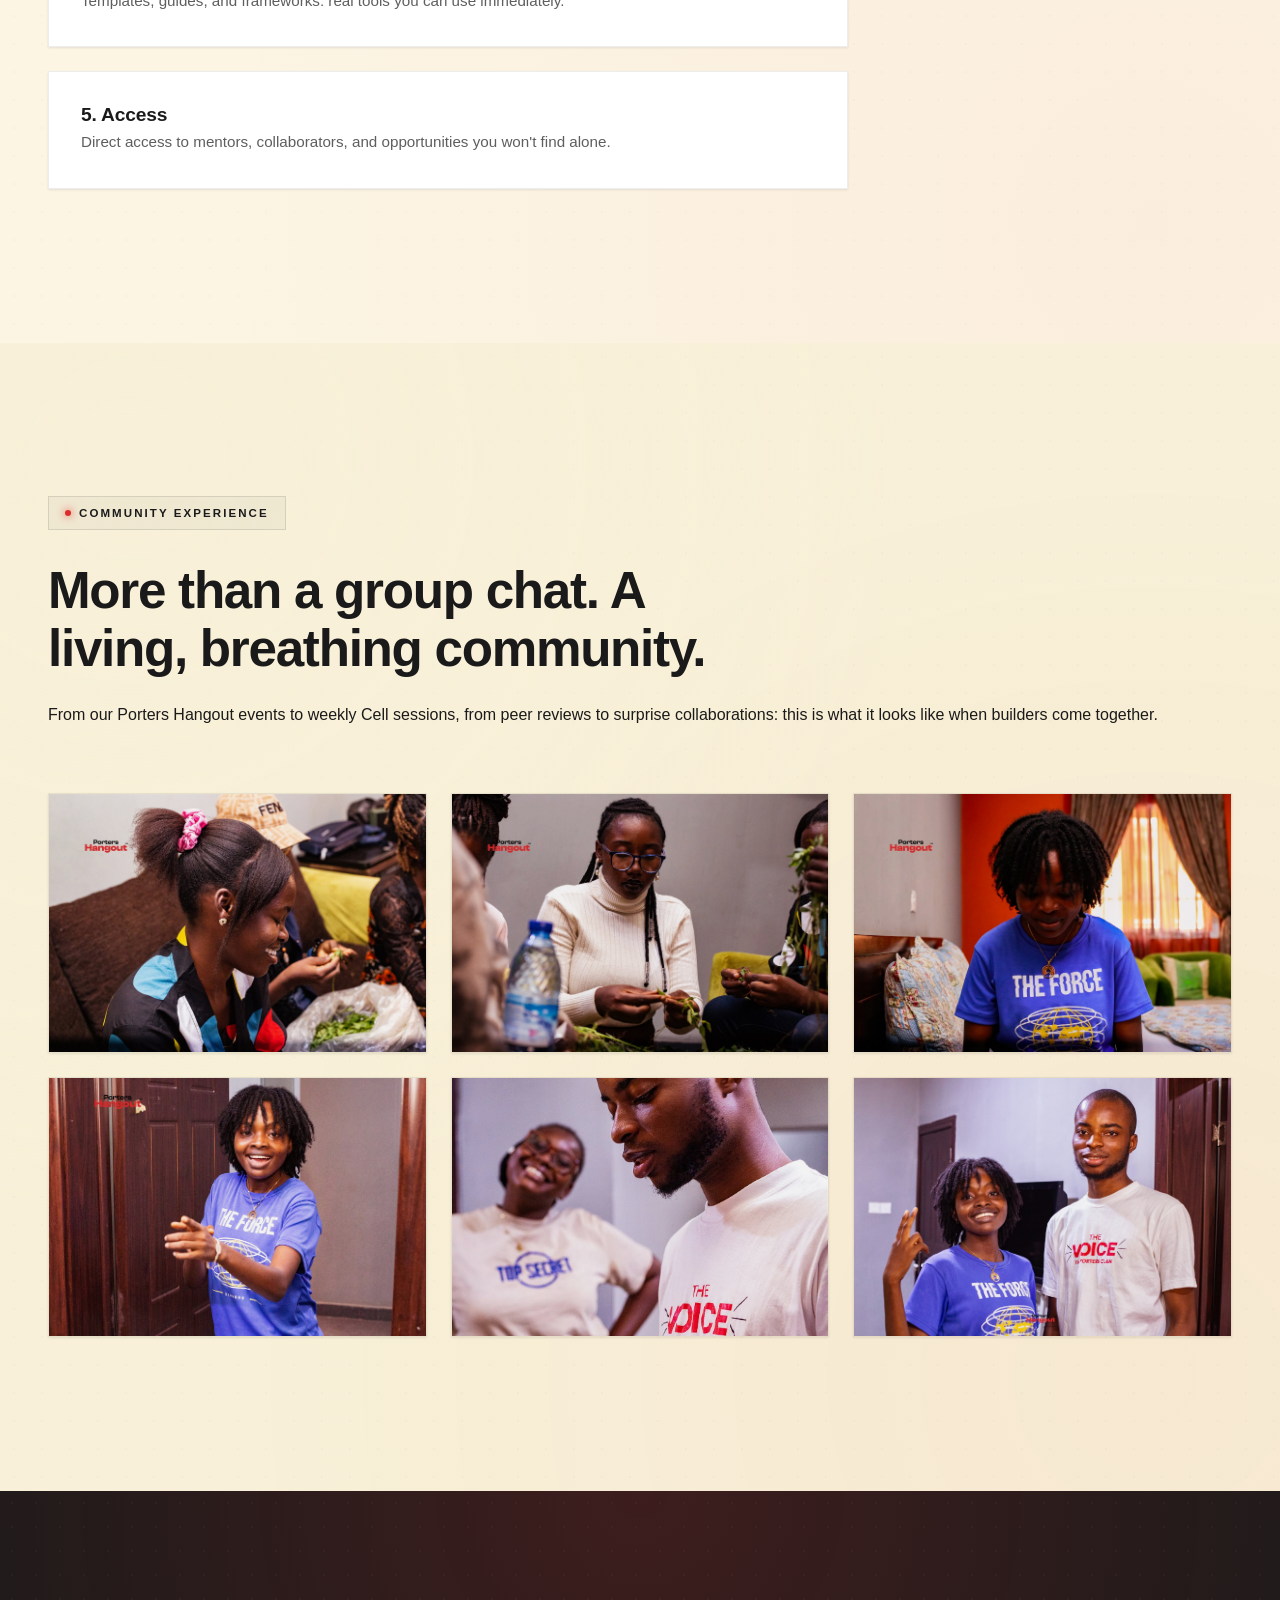
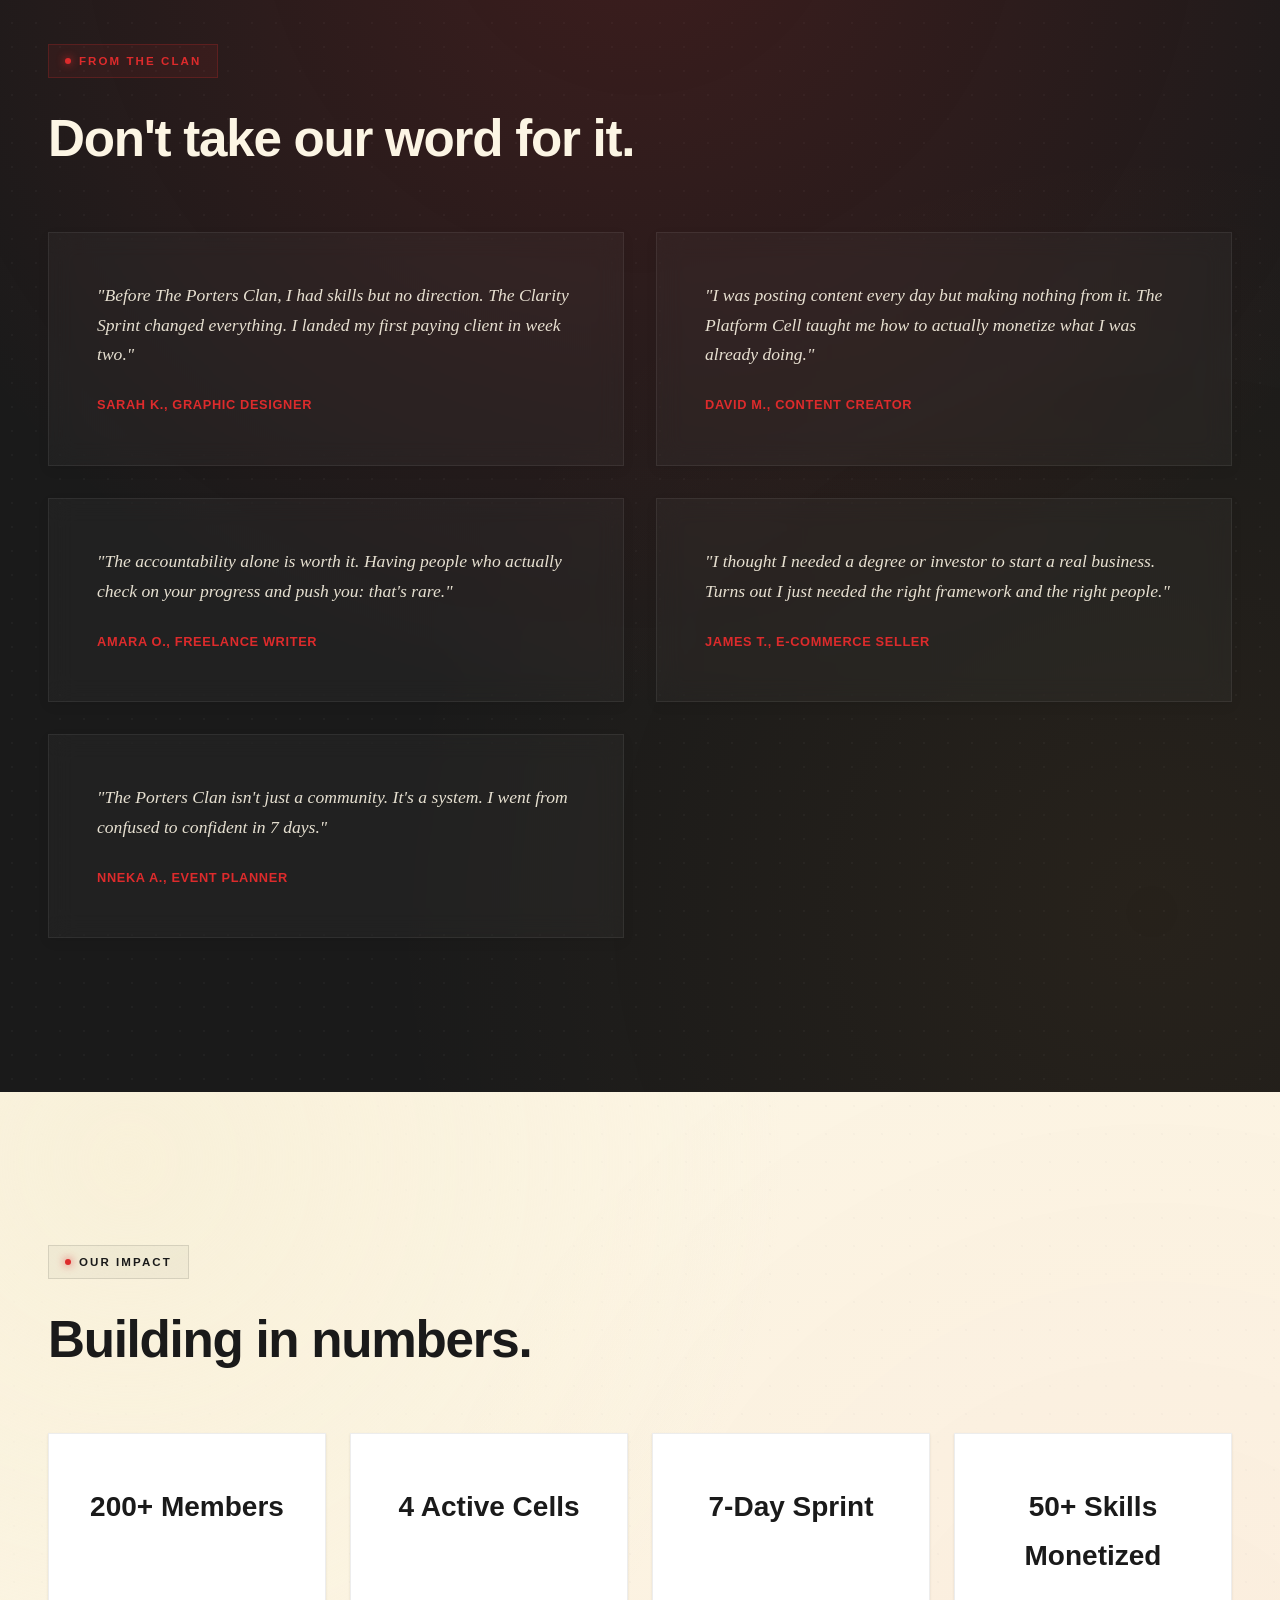
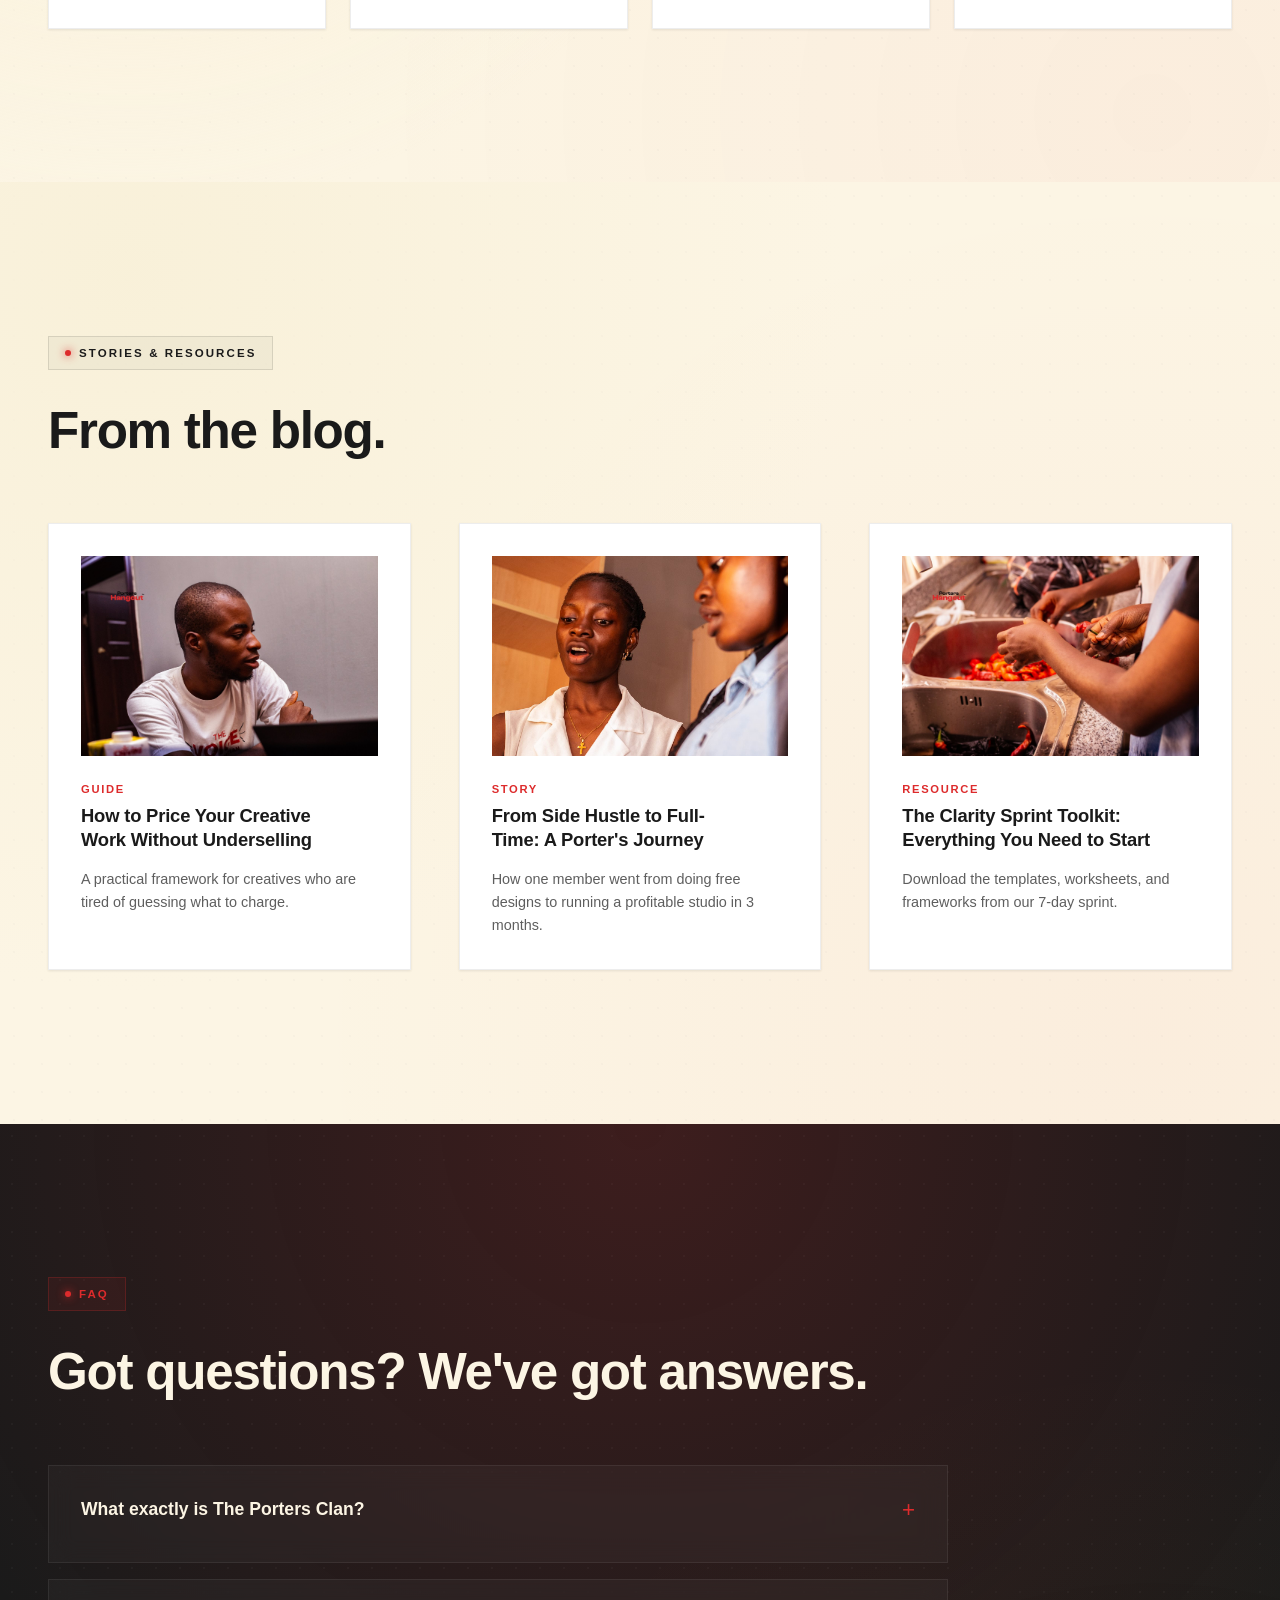
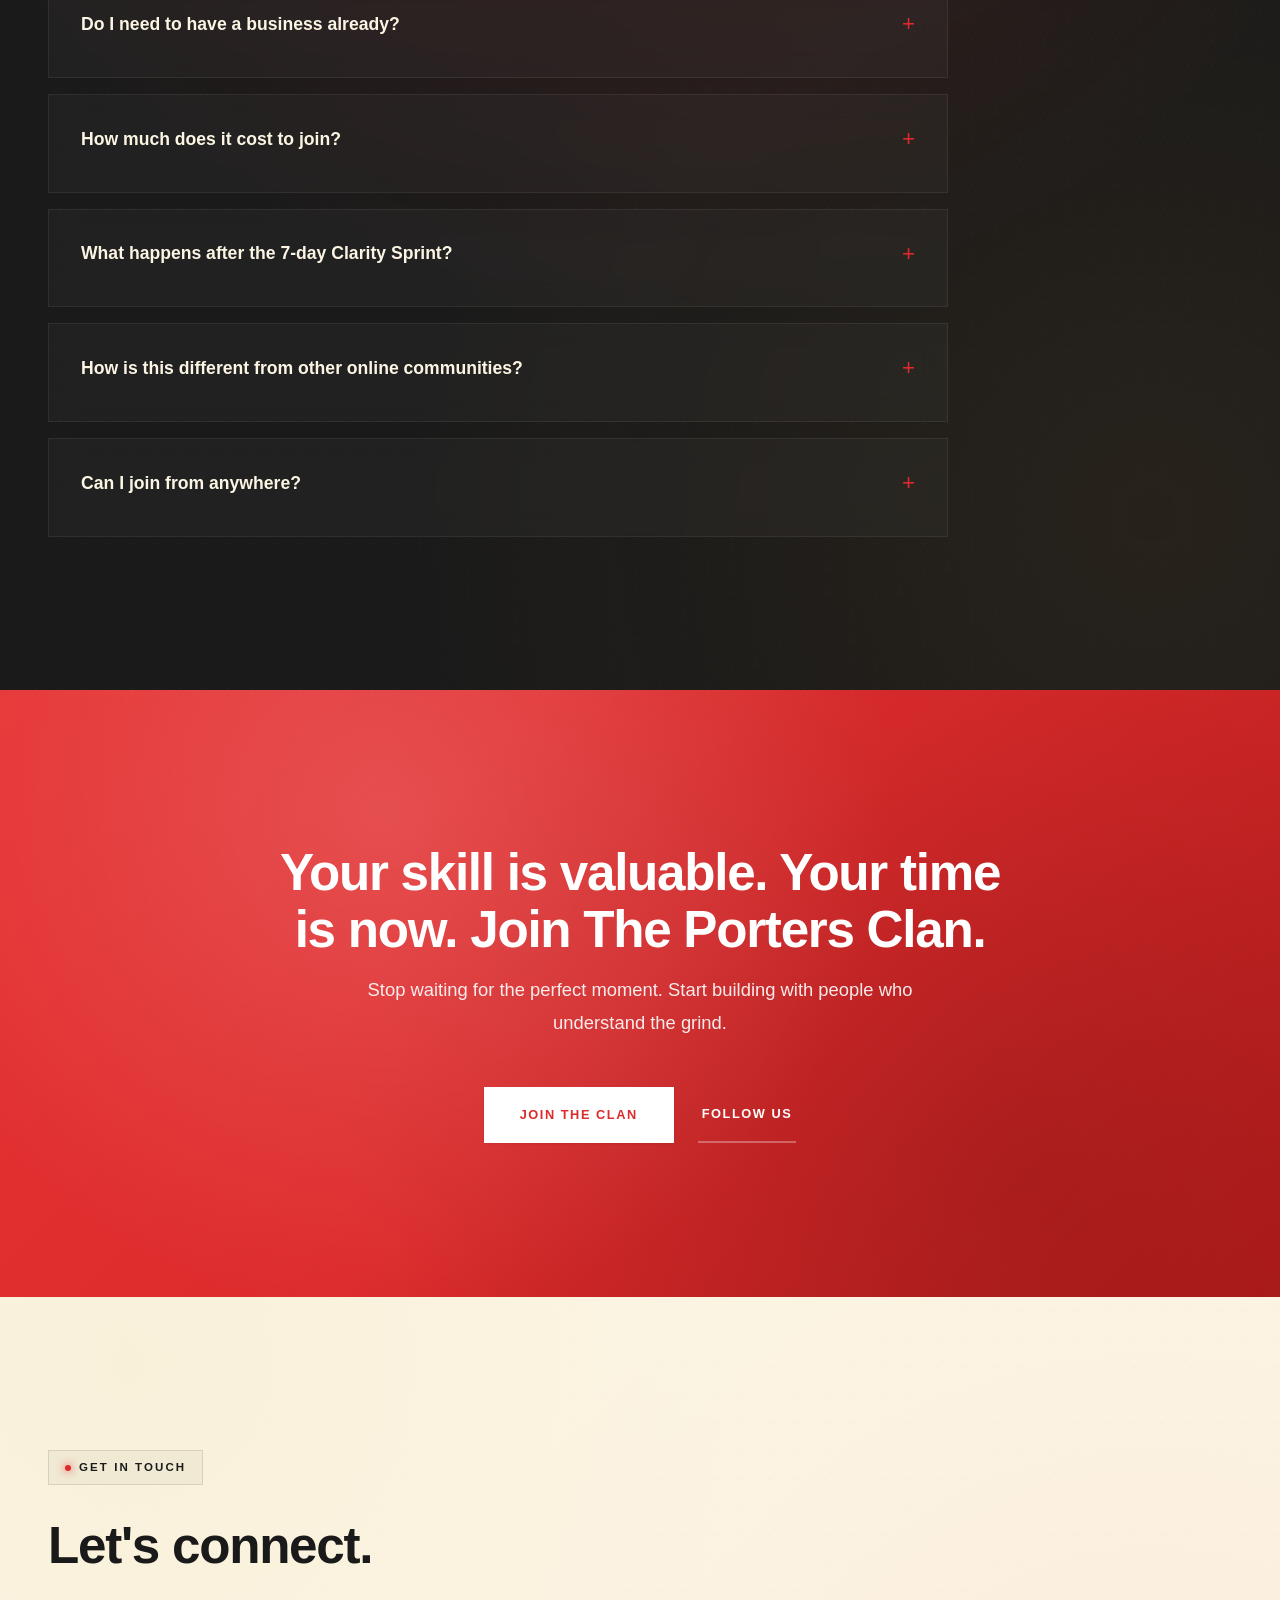
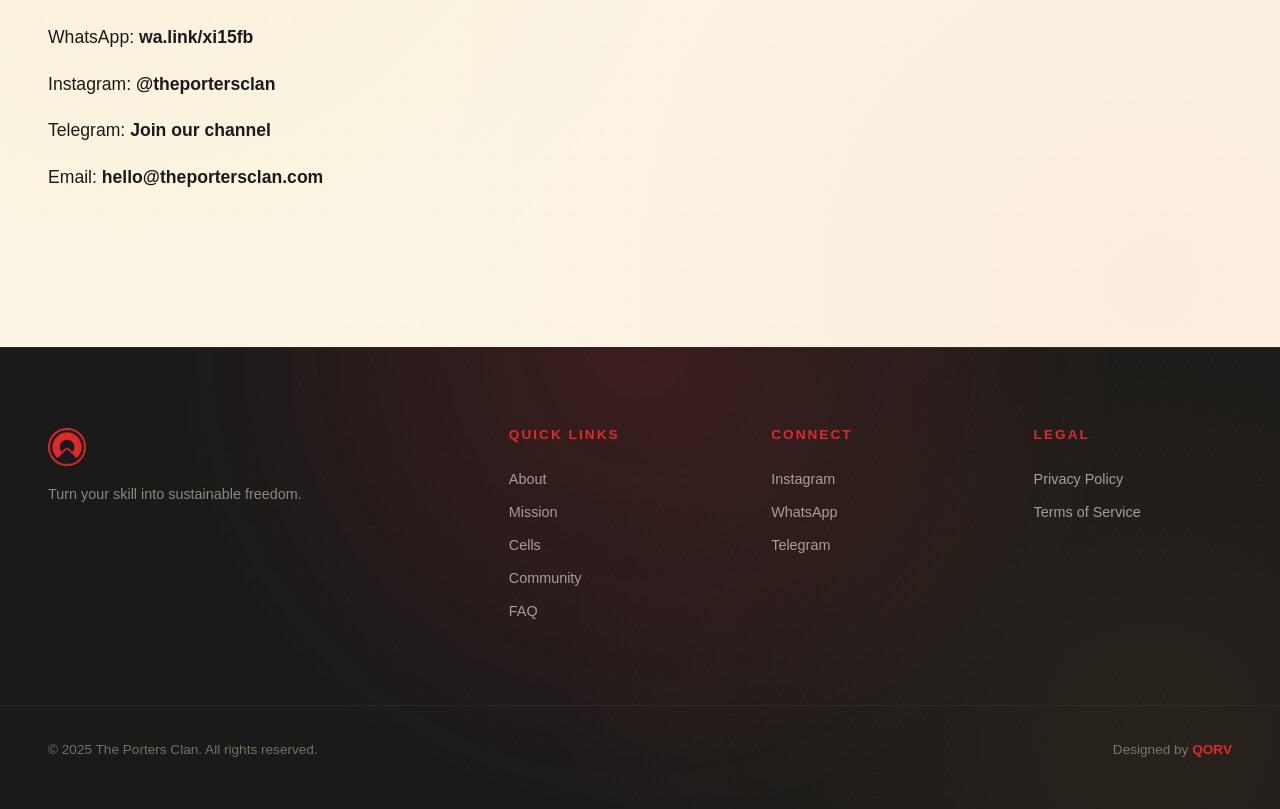
==== commit 977cc697: "Add files via upload" ====
--- a/index.html
+++ b/index.html
@@ -1,4 +1,4 @@
-<!DOCTYPE html>
+﻿<!DOCTYPE html>
 <html lang="en">
 <head>
     <meta charset="UTF-8">
@@ -111,7 +111,7 @@
                     </div>
                 </div>
                 <div class="hero-visual">
-                    <img src="community members/PCH (8 of 136).jpg" alt="Porters Clan community members building together">
+                    <img src="community-members/pch-8.jpg" alt="Porters Clan community members building together">
                 </div>
             </div>
             <div class="hero-motif" aria-hidden="true">
@@ -133,7 +133,7 @@
                         </div>
                     </div>
                     <div class="about-visual">
-                        <img src="community members/PCH (1 of 136).jpg" alt="Porters Clan community members collaborating" loading="lazy">
+                        <img src="community-members/pch-1.jpg" alt="Porters Clan community members collaborating" loading="lazy">
                     </div>
                 </div>
                 
@@ -227,7 +227,7 @@
                         <a href="https://wa.link/xi15fb" class="btn btn-primary" target="_blank" rel="noopener noreferrer">Start Your Sprint</a>
                     </div>
                     <div class="clarity-visual">
-                        <img src="community members/PCH (5 of 136).jpg" alt="Young builders finding clarity and direction" loading="lazy">
+                        <img src="community-members/pch-5.jpg" alt="Young builders finding clarity and direction" loading="lazy">
                     </div>
                 </div>
             </div>
@@ -251,25 +251,25 @@
                 
                 <div class="cells-grid">
                     <div class="cell-block">
-                        <img src="community members/PCH (3 of 136).jpg" alt="The Creative Cell members" loading="lazy">
+                        <img src="community-members/pch-3.jpg" alt="The Creative Cell members" loading="lazy">
                         <span>CELL 01</span>
                         <h3>The Creative Cell</h3>
                         <p>For designers, artists, photographers, videographers, musicians, and anyone building in the creative space. You'll learn how to price your art, attract clients, and build a creative business that doesn't burn you out.</p>
                     </div>
                     <div class="cell-block">
-                        <img src="community members/PCH (6 of 136).jpg" alt="The Platform Cell members" loading="lazy">
+                        <img src="community-members/pch-6.jpg" alt="The Platform Cell members" loading="lazy">
                         <span>CELL 02</span>
                         <h3>The Platform Cell</h3>
                         <p>For content creators, writers, podcasters, influencers, and digital builders. You'll learn how to grow your audience, monetize your platform, and build a media brand that generates income.</p>
                     </div>
                     <div class="cell-block">
-                        <img src="community members/PCH (7 of 136).jpg" alt="The Social Cell members" loading="lazy">
+                        <img src="community-members/pch-7.jpg" alt="The Social Cell members" loading="lazy">
                         <span>CELL 03</span>
                         <h3>The Social Cell</h3>
                         <p>For community builders, event planners, social entrepreneurs, and anyone whose value comes from connecting people. You'll learn how to structure, scale, and monetize social capital.</p>
                     </div>
                     <div class="cell-block">
-                        <img src="community members/PCH (9 of 136).jpg" alt="The Commercial Cell members" loading="lazy">
+                        <img src="community-members/pch-9.jpg" alt="The Commercial Cell members" loading="lazy">
                         <span>CELL 04</span>
                         <h3>The Commercial Cell</h3>
                         <p>For e-commerce sellers, service providers, freelancers, and anyone selling a product or service directly. You'll learn sales systems, client management, and how to build a real business engine.</p>
@@ -285,22 +285,22 @@
                 <h2>Real people. Real skills. Real progress.</h2>
                 
                 <div class="community-portrait">
-                    <img src="community members/PCH (8 of 136).jpg" alt="Community member portrait" class="community-active-img" loading="lazy">
+                    <img src="community-members/pch-8.jpg" alt="Community member portrait" class="community-active-img" loading="lazy">
                     
                     <!-- Preload images for JS cycling -->
                     <div style="display: none;">
-                        <img src="community members/PCH (1 of 136).jpg" alt="">
-                        <img src="community members/PCH (2 of 136).jpg" alt="">
-                        <img src="community members/PCH (3 of 136).jpg" alt="">
-                        <img src="community members/PCH (4 of 136).jpg" alt="">
-                        <img src="community members/PCH (5 of 136).jpg" alt="">
-                        <img src="community members/PCH (6 of 136).jpg" alt="">
-                        <img src="community members/PCH (7 of 136).jpg" alt="">
-                        <img src="community members/PCH (8 of 136).jpg" alt="">
-                        <img src="community members/PCH (9 of 136).jpg" alt="">
-                        <img src="community members/PCH (10 of 136).jpg" alt="">
-                        <img src="community members/PCH (11 of 136).jpg" alt="">
-                        <img src="community members/PCH (12 of 136).jpg" alt="">
+                        <img src="community-members/pch-1.jpg" alt="">
+                        <img src="community-members/pch-2.jpg" alt="">
+                        <img src="community-members/pch-3.jpg" alt="">
+                        <img src="community-members/pch-4.jpg" alt="">
+                        <img src="community-members/pch-5.jpg" alt="">
+                        <img src="community-members/pch-6.jpg" alt="">
+                        <img src="community-members/pch-7.jpg" alt="">
+                        <img src="community-members/pch-8.jpg" alt="">
+                        <img src="community-members/pch-9.jpg" alt="">
+                        <img src="community-members/pch-10.jpg" alt="">
+                        <img src="community-members/pch-11.jpg" alt="">
+                        <img src="community-members/pch-12.jpg" alt="">
                     </div>
                 </div>
             </div>
@@ -345,12 +345,12 @@
                 <p>From our Porters Hangout events to weekly Cell sessions, from peer reviews to surprise collaborations: this is what it looks like when builders come together.</p>
                 
                 <div class="photo-grid">
-                    <img src="community members/PCH (10 of 136).jpg" alt="Porters Hangout event" loading="lazy">
-                    <img src="community members/PCH (13 of 136).jpg" alt="Community gathering" loading="lazy">
-                    <img src="community members/PCH (19 of 136).jpg" alt="Porters at an event" loading="lazy">
-                    <img src="community members/PCH (22 of 136).jpg" alt="Cell session" loading="lazy">
-                    <img src="community members/PCH (2 of 136).jpg" alt="Networking and collaboration" loading="lazy">
-                    <img src="community members/PCH (4 of 136).jpg" alt="Members sharing experiences" loading="lazy">
+                    <img src="community-members/pch-10.jpg" alt="Porters Hangout event" loading="lazy">
+                    <img src="community-members/pch-13.jpg" alt="Community gathering" loading="lazy">
+                    <img src="community-members/pch-19.jpg" alt="Porters at an event" loading="lazy">
+                    <img src="community-members/pch-22.jpg" alt="Cell session" loading="lazy">
+                    <img src="community-members/pch-2.jpg" alt="Networking and collaboration" loading="lazy">
+                    <img src="community-members/pch-4.jpg" alt="Members sharing experiences" loading="lazy">
                 </div>
             </div>
         </section>
@@ -409,19 +409,19 @@
                 
                 <div class="stories-grid">
                     <article class="story-card">
-                        <img src="community members/PCH (15 of 136).jpg" alt="How to Price Your Creative Work Without Underselling" loading="lazy">
+                        <img src="community-members/pch-15.jpg" alt="How to Price Your Creative Work Without Underselling" loading="lazy">
                         <span>GUIDE</span>
                         <h3>How to Price Your Creative Work Without Underselling</h3>
                         <p>A practical framework for creatives who are tired of guessing what to charge.</p>
                     </article>
                     <article class="story-card">
-                        <img src="community members/PCH (16 of 136).jpg" alt="From Side Hustle to Full-Time: A Porter's Journey" loading="lazy">
+                        <img src="community-members/pch-16.jpg" alt="From Side Hustle to Full-Time: A Porter's Journey" loading="lazy">
                         <span>STORY</span>
                         <h3>From Side Hustle to Full-Time: A Porter's Journey</h3>
                         <p>How one member went from doing free designs to running a profitable studio in 3 months.</p>
                     </article>
                     <article class="story-card">
-                        <img src="community members/PCH (18 of 136).jpg" alt="The Clarity Sprint Toolkit: Everything You Need to Start" loading="lazy">
+                        <img src="community-members/pch-18.jpg" alt="The Clarity Sprint Toolkit: Everything You Need to Start" loading="lazy">
                         <span>RESOURCE</span>
                         <h3>The Clarity Sprint Toolkit: Everything You Need to Start</h3>
                         <p>Download the templates, worksheets, and frameworks from our 7-day sprint.</p>
@@ -561,3 +561,4 @@
     <script src="index.js" defer></script>
 </body>
 </html>
+
--- a/index.css
+++ b/index.css
@@ -0,0 +1,1564 @@
+/* ==========================================================================
+   THE PORTERS CLAN — Design System (Texture Upgrade)
+   Built for: theportersclan.com
+   ========================================================================== */
+
+/* ==========================================================================
+   CSS Reset & Base
+   ========================================================================== */
+*, *::before, *::after {
+  box-sizing: border-box;
+  margin: 0;
+  padding: 0;
+}
+
+html {
+  scroll-behavior: smooth;
+  font-size: 16px;
+  -webkit-font-smoothing: antialiased;
+  -moz-osx-font-smoothing: grayscale;
+  text-rendering: optimizeLegibility;
+}
+
+body {
+  background-color: var(--color-cream);
+  color: var(--color-black);
+  font-family: var(--font-sans);
+  font-weight: 400;
+  font-size: clamp(1rem, 1.1vw, 1.15rem);
+  overflow-x: hidden;
+  line-height: 1.75;
+}
+
+img, picture, video, canvas, svg {
+  display: block;
+  max-width: 100%;
+  height: auto;
+}
+
+input, button, textarea, select {
+  font: inherit;
+  border: none;
+  background: none;
+}
+
+button {
+  cursor: pointer;
+}
+
+a {
+  color: inherit;
+  text-decoration: none;
+}
+
+p a {
+  color: var(--color-red);
+  text-decoration: none;
+  transition: color var(--duration-fast) var(--ease-out);
+  border-bottom: 1px solid transparent;
+}
+
+p a:hover {
+  border-bottom-color: var(--color-red);
+}
+
+ul, ol {
+  list-style: none;
+}
+
+::selection {
+  background-color: var(--color-red);
+  color: var(--color-white);
+}
+
+/* ==========================================================================
+   Design Tokens
+   ========================================================================== */
+:root {
+  --color-red: #DD2B2C;
+  --color-red-dark: #b91c1c;
+  --color-red-glow: rgba(221, 43, 44, 0.18);
+  --color-cream: #FCF5E4;
+  --color-cream-warm: #F8F0D8;
+  --color-orange: #F39A27;
+  --color-black: #1A1A1A;
+  --color-white: #FFFFFF;
+  --color-black-90: rgba(26,26,26,0.94);
+  --color-black-60: rgba(26,26,26,0.55);
+  --color-black-08: rgba(26,26,26,0.06);
+  --color-cream-dark: #EDE6D3;
+  --color-cream-border: rgba(26,26,26,0.08);
+  --color-glass-border-dark: rgba(255, 255, 255, 0.08);
+  --color-glass-border-light: rgba(26, 26, 26, 0.08);
+
+  --font-sans: 'Inter', -apple-system, BlinkMacSystemFont, sans-serif;
+  --font-heading: 'Outfit', sans-serif;
+  --font-serif: 'Playfair Display', Georgia, serif;
+
+  --space-xs: 4px;
+  --space-sm: 8px;
+  --space-md: 16px;
+  --space-lg: 24px;
+  --space-xl: 32px;
+  --space-2xl: 48px;
+  --space-3xl: 64px;
+  --space-4xl: 80px;
+  --space-5xl: 96px;
+  --space-6xl: 120px;
+  --space-7xl: 160px;
+
+  --ease-out: cubic-bezier(0.16, 1, 0.3, 1);
+  --ease-in-out: cubic-bezier(0.65, 0, 0.35, 1);
+  --ease-spring: cubic-bezier(0.34, 1.56, 0.64, 1);
+  --duration-fast: 250ms;
+  --duration-normal: 500ms;
+  --duration-slow: 800ms;
+  --duration-hero: 1200ms;
+
+  --shadow-sm: 0 1px 2px rgba(0,0,0,0.04), 0 1px 3px rgba(0,0,0,0.06);
+  --shadow-md: 0 4px 12px rgba(0,0,0,0.05), 0 2px 4px rgba(0,0,0,0.04);
+  --shadow-lg: 0 12px 30px rgba(0,0,0,0.08), 0 4px 12px rgba(0,0,0,0.04);
+  --shadow-xl: 0 24px 48px rgba(0,0,0,0.12), 0 8px 20px rgba(0,0,0,0.06);
+  --shadow-red: 0 6px 24px rgba(221, 43, 44, 0.3);
+  --shadow-inset-light: inset 0 1px 0 rgba(255, 255, 255, 0.15);
+
+  --container-max: 1280px;
+  --section-pad-y: clamp(80px, 12vw, 160px);
+  --section-pad-x: clamp(20px, 5vw, 48px);
+}
+
+/* ==========================================================================
+   Typography & Editorial Textures
+   ========================================================================== */
+h1, h2, h3, h4, h5, h6 {
+  font-family: var(--font-heading);
+  font-weight: 700;
+  line-height: 1.1;
+  color: inherit;
+  text-wrap: balance;
+}
+
+h1 {
+  font-weight: 800;
+  font-size: clamp(2.5rem, 6vw, 5rem);
+  line-height: 0.98;
+  letter-spacing: -0.035em;
+}
+
+h2 {
+  font-weight: 700;
+  font-size: clamp(1.75rem, 4vw, 3.25rem);
+  letter-spacing: -0.025em;
+  line-height: 1.12;
+  margin-bottom: var(--space-lg);
+  max-width: 820px;
+}
+
+h3 {
+  font-weight: 600;
+  font-size: clamp(1.15rem, 2.2vw, 1.6rem);
+  letter-spacing: -0.01em;
+  margin-bottom: var(--space-sm);
+}
+
+em, .serif-italic, .text-serif {
+  font-family: var(--font-serif);
+  font-style: italic;
+  font-weight: 400;
+}
+
+.text-red {
+  color: var(--color-red);
+}
+
+/* Editorial Badge Section Label */
+.section-label {
+  font-family: var(--font-sans);
+  font-weight: 600;
+  font-size: 0.72rem;
+  text-transform: uppercase;
+  letter-spacing: 0.18em;
+  display: inline-flex;
+  align-items: center;
+  gap: 8px;
+  margin-bottom: var(--space-xl);
+  padding: 6px 16px;
+  border-radius: 0;
+  background: rgba(221, 43, 44, 0.08);
+  border: 1px solid rgba(221, 43, 44, 0.22);
+  color: var(--color-red);
+  position: relative;
+}
+
+.section-label::before {
+  content: '';
+  display: inline-block;
+  width: 6px;
+  height: 6px;
+  background: var(--color-red);
+  border-radius: 50%;
+  box-shadow: 0 0 8px var(--color-red);
+}
+
+.section--light .section-label {
+  background: rgba(26, 26, 26, 0.04);
+  border-color: rgba(26, 26, 26, 0.12);
+  color: var(--color-black);
+}
+
+.section--light .section-label::before {
+  background: var(--color-red);
+}
+
+.section--red .section-label {
+  background: rgba(255, 255, 255, 0.15);
+  border-color: rgba(255, 255, 255, 0.3);
+  color: var(--color-white);
+}
+
+.section--red .section-label::before {
+  background: var(--color-white);
+  box-shadow: 0 0 8px rgba(255, 255, 255, 0.8);
+}
+
+/* ==========================================================================
+   Layout & Section Background Textures
+   ========================================================================== */
+.section-container {
+  width: 100%;
+  max-width: var(--container-max);
+  margin: 0 auto;
+  padding: 0 var(--section-pad-x);
+}
+
+/* Dark Section Texture - Soft Ambient Radial Glows & Grain Mesh */
+.section--dark {
+  background-color: var(--color-black);
+  background-image: 
+    radial-gradient(circle at 50% 0%, rgba(221, 43, 44, 0.18) 0%, transparent 60%),
+    radial-gradient(circle at 90% 85%, rgba(243, 154, 39, 0.06) 0%, transparent 50%),
+    radial-gradient(rgba(255, 255, 255, 0.03) 1px, transparent 1px);
+  background-size: 100% 100%, 100% 100%, 24px 24px;
+  color: var(--color-cream);
+  padding: var(--section-pad-y) 0;
+  position: relative;
+}
+
+/* Light Section Texture - Soft Cream Warmth */
+.section--light {
+  background-color: var(--color-cream);
+  background-image: 
+    radial-gradient(circle at 10% 10%, rgba(248, 240, 216, 0.9) 0%, transparent 50%),
+    radial-gradient(circle at 90% 90%, rgba(221, 43, 44, 0.04) 0%, transparent 60%),
+    radial-gradient(rgba(26, 26, 26, 0.02) 1px, transparent 1px);
+  background-size: 100% 100%, 100% 100%, 28px 28px;
+  color: var(--color-black);
+  padding: var(--section-pad-y) 0;
+  position: relative;
+}
+
+/* Red Section Texture - Rich Vibrant Brand Gradient */
+.section--red {
+  background-color: var(--color-red);
+  background-image: 
+    radial-gradient(circle at 30% 20%, rgba(255, 255, 255, 0.15) 0%, transparent 50%),
+    radial-gradient(circle at 80% 80%, rgba(0, 0, 0, 0.15) 0%, transparent 60%),
+    linear-gradient(135deg, #E63435 0%, #DD2B2C 50%, #B91C1C 100%);
+  color: var(--color-white);
+  padding: var(--section-pad-y) 0;
+  position: relative;
+}
+
+.section--warm {
+  background-color: var(--color-cream-warm) !important;
+}
+
+/* ==========================================================================
+   Buttons (Four-Corner Angular Shape Maintained & Textured)
+   ========================================================================== */
+.btn {
+  display: inline-flex;
+  align-items: center;
+  justify-content: center;
+  gap: 8px;
+  font-family: var(--font-heading);
+  font-weight: 600;
+  font-size: 0.8rem;
+  padding: 15px 34px;
+  border-radius: 0 !important; /* Strict four-corner shape maintained */
+  text-transform: uppercase;
+  letter-spacing: 0.12em;
+  transition: all var(--duration-fast) var(--ease-out);
+  text-decoration: none;
+  cursor: pointer;
+  white-space: nowrap;
+  position: relative;
+  isolation: isolate;
+  box-shadow: var(--shadow-sm);
+}
+
+.btn::after {
+  content: '';
+  position: absolute;
+  inset: 0;
+  background: currentColor;
+  opacity: 0;
+  transition: opacity var(--duration-fast) var(--ease-out);
+  z-index: -1;
+}
+
+.btn:hover::after {
+  opacity: 0.08;
+}
+
+.btn-primary {
+  background: linear-gradient(135deg, #DD2B2C 0%, #C82021 100%);
+  color: var(--color-white);
+  border: 2px solid var(--color-red);
+}
+
+.btn-primary:hover {
+  background: linear-gradient(135deg, #E53233 0%, #B91C1C 100%);
+  border-color: var(--color-red-dark);
+  transform: translateY(-2px);
+  box-shadow: var(--shadow-red);
+}
+
+.btn-primary:active {
+  transform: translateY(0);
+  box-shadow: none;
+  transition-duration: 80ms;
+}
+
+.section--red .btn-primary {
+  background: var(--color-white);
+  color: var(--color-red);
+  border-color: var(--color-white);
+}
+
+.section--red .btn-primary:hover {
+  background: var(--color-cream);
+  border-color: var(--color-cream);
+  box-shadow: 0 6px 28px rgba(0, 0, 0, 0.2);
+}
+
+.btn-secondary {
+  background-color: transparent;
+  color: inherit;
+  border: 2px solid currentColor;
+}
+
+.btn-secondary:hover {
+  background-color: var(--color-cream);
+  color: var(--color-black);
+  border-color: var(--color-cream);
+  transform: translateY(-2px);
+}
+
+.btn-ghost {
+  background-color: transparent;
+  color: inherit;
+  padding: 15px 4px;
+  border: none;
+  border-bottom: 2px solid transparent;
+  font-family: var(--font-heading);
+  font-weight: 600;
+  font-size: 0.8rem;
+  text-transform: uppercase;
+  letter-spacing: 0.12em;
+  transition: all var(--duration-fast) var(--ease-out);
+  cursor: pointer;
+  box-shadow: none;
+}
+
+.btn-ghost:hover {
+  color: var(--color-red);
+  border-bottom-color: var(--color-red);
+}
+
+.section--dark .btn-ghost:hover {
+  color: var(--color-red);
+  border-bottom-color: var(--color-red);
+}
+
+.section--red .btn-ghost {
+  color: var(--color-white);
+  border-bottom-color: rgba(255,255,255,0.3);
+}
+
+.section--red .btn-ghost:hover {
+  border-bottom-color: var(--color-white);
+}
+
+/* ==========================================================================
+   Scroll Reveal
+   ========================================================================== */
+.reveal {
+  opacity: 0;
+  transform: translateY(28px);
+  transition: opacity var(--duration-slow) var(--ease-out),
+              transform var(--duration-slow) var(--ease-out);
+}
+
+.reveal.revealed {
+  opacity: 1;
+  transform: translateY(0);
+}
+
+/* ==========================================================================
+   NAVIGATION
+   ========================================================================== */
+.site-header {
+  position: fixed;
+  top: 0;
+  left: 0;
+  width: 100%;
+  z-index: 1000;
+  padding: var(--space-lg) var(--section-pad-x);
+  background: transparent;
+  transition: all var(--duration-fast) var(--ease-out);
+}
+
+.site-header nav {
+  max-width: var(--container-max);
+  margin: 0 auto;
+  display: flex;
+  justify-content: space-between;
+  align-items: center;
+}
+
+.header--scrolled {
+  background: var(--color-black-90);
+  backdrop-filter: blur(20px) saturate(1.3);
+  -webkit-backdrop-filter: blur(20px) saturate(1.3);
+  padding: var(--space-md) var(--section-pad-x);
+  border-bottom: 1px solid rgba(255,255,255,0.06);
+  box-shadow: 0 10px 30px rgba(0,0,0,0.3);
+}
+
+.header--hidden {
+  transform: translateY(-100%);
+}
+
+.nav-logo {
+  z-index: 1001;
+  display: flex;
+  align-items: center;
+}
+
+.nav-logo img {
+  height: 36px;
+  width: auto;
+  transition: transform var(--duration-fast) var(--ease-out);
+}
+
+.nav-logo:hover img {
+  transform: scale(1.06);
+}
+
+.nav-links {
+  display: none;
+  gap: var(--space-2xl);
+  align-items: center;
+}
+
+.nav-links a {
+  font-family: var(--font-sans);
+  font-weight: 500;
+  font-size: 0.75rem;
+  color: rgba(252, 245, 228, 0.7);
+  text-transform: uppercase;
+  letter-spacing: 0.1em;
+  position: relative;
+  padding: 4px 0;
+  transition: color var(--duration-fast) var(--ease-out);
+}
+
+.nav-links a:hover {
+  color: var(--color-cream);
+}
+
+.nav-links a::after {
+  content: '';
+  position: absolute;
+  bottom: -2px;
+  left: 0;
+  width: 0;
+  height: 1.5px;
+  background: var(--color-red);
+  transition: width var(--duration-fast) var(--ease-out);
+}
+
+.nav-links a:hover::after,
+.nav-links a.active::after {
+  width: 100%;
+}
+
+.nav-cta {
+  display: none !important;
+  padding: 10px 24px !important;
+  font-size: 0.75rem !important;
+}
+
+.nav-hamburger {
+  display: flex;
+  flex-direction: column;
+  gap: 6px;
+  z-index: 1001;
+  background: none;
+  border: none;
+  padding: 8px;
+}
+
+.nav-hamburger span {
+  display: block;
+  width: 26px;
+  height: 2px;
+  background-color: var(--color-cream);
+  transition: all var(--duration-fast) var(--ease-out);
+  transform-origin: center;
+}
+
+.nav-hamburger--active span:nth-child(1) {
+  transform: rotate(45deg) translate(5px, 6px);
+}
+
+.nav-hamburger--active span:nth-child(2) {
+  opacity: 0;
+  transform: scaleX(0);
+}
+
+.nav-hamburger--active span:nth-child(3) {
+  transform: rotate(-45deg) translate(5px, -6px);
+}
+
+/* Mobile Menu */
+.mobile-menu {
+  position: fixed;
+  top: 0;
+  left: 0;
+  width: 100vw;
+  height: 100vh;
+  height: 100dvh;
+  background-color: var(--color-black);
+  z-index: 999;
+  display: flex;
+  flex-direction: column;
+  justify-content: center;
+  align-items: center;
+  gap: var(--space-xl);
+  opacity: 0;
+  pointer-events: none;
+  transition: opacity var(--duration-normal) var(--ease-out);
+}
+
+.mobile-menu--open {
+  opacity: 1;
+  pointer-events: all;
+}
+
+.mobile-menu a {
+  font-family: var(--font-heading);
+  font-weight: 700;
+  font-size: clamp(1.8rem, 5vw, 3rem);
+  color: var(--color-cream);
+  text-transform: uppercase;
+  letter-spacing: -0.01em;
+  opacity: 0;
+  transform: translateY(20px);
+  transition: opacity 0.5s var(--ease-out), transform 0.5s var(--ease-out), color var(--duration-fast);
+}
+
+.mobile-menu--open a {
+  opacity: 1;
+  transform: translateY(0);
+}
+
+.mobile-menu--open a:nth-child(1) { transition-delay: 100ms; }
+.mobile-menu--open a:nth-child(2) { transition-delay: 150ms; }
+.mobile-menu--open a:nth-child(3) { transition-delay: 200ms; }
+.mobile-menu--open a:nth-child(4) { transition-delay: 250ms; }
+.mobile-menu--open a:nth-child(5) { transition-delay: 300ms; }
+.mobile-menu--open a:nth-child(6) { transition-delay: 350ms; }
+
+.mobile-menu a:hover {
+  color: var(--color-red);
+}
+
+.mobile-menu .btn {
+  font-size: 1rem;
+  margin-top: var(--space-lg);
+}
+
+@media (min-width: 1024px) {
+  .nav-links { display: flex; }
+  .nav-cta { display: inline-flex !important; }
+  .nav-hamburger { display: none; }
+}
+
+/* ==========================================================================
+   #1. HERO
+   ========================================================================== */
+#hero {
+  min-height: 100vh;
+  min-height: 100dvh;
+  background-color: var(--color-black);
+  background-image: 
+    radial-gradient(circle at 60% 40%, rgba(221, 43, 44, 0.22) 0%, transparent 55%),
+    radial-gradient(circle at 10% 80%, rgba(243, 154, 39, 0.08) 0%, transparent 45%);
+  color: var(--color-cream);
+  display: flex;
+  align-items: center;
+  padding: 0;
+  position: relative;
+  overflow: hidden;
+}
+
+#hero .section-container {
+  padding-top: 120px;
+  padding-bottom: var(--space-4xl);
+  position: relative;
+  z-index: 2;
+}
+
+.hero-grid {
+  display: flex;
+  flex-direction: column;
+  gap: var(--space-3xl);
+}
+
+.hero-content {
+  flex: 1;
+}
+
+.hero-visual {
+  display: none;
+  position: relative;
+}
+
+.hero-visual::before {
+  content: '';
+  position: absolute;
+  inset: -1px;
+  border: 1px solid rgba(255, 255, 255, 0.1);
+  pointer-events: none;
+  z-index: 2;
+}
+
+@media (min-width: 1024px) {
+  .hero-grid {
+    flex-direction: row;
+    align-items: center;
+    gap: var(--space-4xl);
+  }
+
+  .hero-content {
+    flex: 1 1 55%;
+    max-width: 55%;
+  }
+
+  .hero-visual {
+    display: block;
+    flex: 1 1 42%;
+    max-width: 42%;
+    box-shadow: var(--shadow-xl), 0 0 40px rgba(221, 43, 44, 0.15);
+  }
+
+  .hero-visual img {
+    width: 100%;
+    height: 520px;
+    object-fit: cover;
+    object-position: center 20%;
+    filter: brightness(0.96) contrast(1.04);
+    transition: transform var(--duration-slow) var(--ease-out);
+  }
+
+  .hero-visual:hover img {
+    transform: scale(1.02);
+  }
+}
+
+@media (min-width: 1280px) {
+  .hero-visual img {
+    height: 580px;
+  }
+}
+
+.hero-headline {
+  margin-bottom: var(--space-xl);
+}
+
+.hero-line {
+  display: block;
+}
+
+.hero-body {
+  max-width: 480px;
+  font-size: clamp(1rem, 1.15vw, 1.15rem);
+  line-height: 1.8;
+  color: rgba(252, 245, 228, 0.7);
+  margin-bottom: var(--space-xl);
+}
+
+.hero-ctas {
+  display: flex;
+  gap: var(--space-lg);
+  flex-wrap: wrap;
+  align-items: center;
+}
+
+.hero-ctas .btn-ghost {
+  color: rgba(252, 245, 228, 0.7);
+  border-bottom-color: rgba(252, 245, 228, 0.2);
+}
+
+.hero-ctas .btn-ghost:hover {
+  color: var(--color-red);
+  border-bottom-color: var(--color-red);
+}
+
+.hero-motif {
+  position: absolute;
+  right: -5%;
+  bottom: -10%;
+  width: 50vw;
+  max-width: 600px;
+  opacity: 0.03;
+  pointer-events: none;
+  z-index: 1;
+}
+
+.hero-motif img {
+  width: 100%;
+  height: auto;
+}
+
+/* ==========================================================================
+   #2. ABOUT
+   ========================================================================== */
+#about {
+  position: relative;
+}
+
+.about-grid {
+  display: grid;
+  grid-template-columns: 1fr;
+  gap: var(--space-3xl);
+  margin-bottom: var(--space-4xl);
+}
+
+@media (min-width: 900px) {
+  .about-grid {
+    grid-template-columns: 1fr 1fr;
+    align-items: center;
+  }
+}
+
+.about-text h2 {
+  font-size: clamp(1.6rem, 3.2vw, 2.5rem);
+  line-height: 1.18;
+  margin-bottom: var(--space-xl);
+}
+
+.about-content p {
+  margin-bottom: var(--space-md);
+  color: rgba(26,26,26,0.8);
+}
+
+.about-content p:last-child {
+  font-weight: 600;
+  color: var(--color-black);
+}
+
+.about-visual {
+  position: relative;
+  overflow: hidden;
+  box-shadow: var(--shadow-lg);
+  border: 1px solid var(--color-glass-border-light);
+}
+
+.about-visual img {
+  width: 100%;
+  height: 420px;
+  object-fit: cover;
+  transition: transform var(--duration-slow) var(--ease-out);
+}
+
+.about-visual:hover img {
+  transform: scale(1.03);
+}
+
+.stats-row {
+  display: flex;
+  gap: var(--space-lg);
+  flex-wrap: wrap;
+  padding-top: var(--space-2xl);
+  border-top: 1px solid var(--color-cream-border);
+}
+
+.stat-badge {
+  padding: 12px 28px;
+  background: var(--color-cream-warm);
+  border: 1px solid var(--color-cream-border);
+  font-family: var(--font-heading);
+  font-weight: 700;
+  font-size: 0.9rem;
+  letter-spacing: 0.05em;
+  text-transform: uppercase;
+  color: var(--color-black);
+  box-shadow: var(--shadow-sm);
+  transition: all var(--duration-fast) var(--ease-out);
+}
+
+.stat-badge:hover {
+  transform: translateY(-2px);
+  border-color: rgba(221, 43, 44, 0.3);
+  box-shadow: var(--shadow-md);
+}
+
+/* ==========================================================================
+   #3. MISSION
+   ========================================================================== */
+#mission {
+  text-align: center;
+}
+
+#mission .section-container {
+  display: flex;
+  flex-direction: column;
+  align-items: center;
+}
+
+.mission-transform {
+  display: flex;
+  flex-direction: column;
+  gap: var(--space-md);
+  margin-bottom: var(--space-2xl);
+  width: 100%;
+}
+
+.mission-text {
+  font-family: var(--font-heading);
+  font-weight: 800;
+  font-size: clamp(2rem, 5.5vw, 4.25rem);
+  letter-spacing: -0.02em;
+  line-height: 1.05;
+}
+
+.mission-before {
+  color: rgba(252, 245, 228, 0.35);
+  text-decoration: line-through;
+  text-decoration-color: rgba(221, 43, 44, 0.5);
+}
+
+.mission-after {
+  color: var(--color-red);
+  text-shadow: 0 0 30px rgba(221, 43, 44, 0.3);
+}
+
+.mission-body {
+  max-width: 600px;
+  font-size: clamp(1.1rem, 1.5vw, 1.35rem);
+  color: rgba(252, 245, 228, 0.8);
+  line-height: 1.7;
+}
+
+/* ==========================================================================
+   #4. WHO WE'RE FOR
+   ========================================================================== */
+.who-grid {
+  display: grid;
+  grid-template-columns: 1fr;
+  gap: var(--space-xl);
+
+}
+
+@media (min-width: 640px) {
+  .who-grid { grid-template-columns: 1fr 1fr; }
+}
+
+@media (min-width: 1024px) {
+  .who-grid { grid-template-columns: repeat(4, 1fr); }
+}
+
+.who-card {
+  padding: var(--space-2xl);
+  background: var(--color-white);
+  border: 1px solid var(--color-glass-border-light);
+  box-shadow: var(--shadow-sm);
+  transition: all var(--duration-fast) var(--ease-out);
+  position: relative;
+  isolation: isolate;
+}
+
+.who-card::before {
+  content: '';
+  position: absolute;
+  top: 0;
+  left: 0;
+  width: 100%;
+  height: 3px;
+  background: var(--color-red);
+  opacity: 0;
+  transition: opacity var(--duration-fast) var(--ease-out);
+}
+
+.who-card:hover {
+  transform: translateY(-4px);
+  box-shadow: var(--shadow-lg), 0 0 20px rgba(221, 43, 44, 0.08);
+  border-color: rgba(221, 43, 44, 0.25);
+}
+
+.who-card:hover::before {
+  opacity: 1;
+}
+
+.who-card h3 {
+  font-size: 1.25rem;
+  margin-bottom: var(--space-md);
+  color: var(--color-black);
+}
+
+.who-card p {
+  font-size: 0.95rem;
+  color: rgba(26,26,26,0.7);
+  line-height: 1.6;
+}
+
+/* ==========================================================================
+   #5. CLARITY SPRINT
+   ========================================================================== */
+.section--accent {
+  background-color: var(--color-cream-warm);
+}
+
+.clarity-grid {
+  display: grid;
+  grid-template-columns: 1fr;
+  gap: var(--space-3xl);
+}
+
+@media (min-width: 900px) {
+  .clarity-grid {
+    grid-template-columns: 1fr 1fr;
+    align-items: start;
+  }
+}
+
+.clarity-content > p {
+  font-size: 1.1rem;
+  margin-bottom: var(--space-2xl);
+  color: rgba(26,26,26,0.85);
+  max-width: 520px;
+}
+
+.clarity-timeline {
+  display: flex;
+  flex-direction: column;
+  gap: var(--space-xl);
+  margin-bottom: var(--space-3xl);
+  position: relative;
+  padding-left: var(--space-2xl);
+}
+
+.clarity-timeline::before {
+  content: '';
+  position: absolute;
+  left: 8px;
+  top: 6px;
+  bottom: 6px;
+  width: 2px;
+  background: linear-gradient(to bottom, var(--color-red), rgba(221, 43, 44, 0.15));
+}
+
+.clarity-day {
+  position: relative;
+}
+
+.clarity-day::before {
+  content: '';
+  position: absolute;
+  left: calc(-1 * var(--space-2xl) + 4px);
+  top: 6px;
+  width: 10px;
+  height: 10px;
+  background: var(--color-cream-warm);
+  border: 2px solid var(--color-red);
+  border-radius: 50%;
+  transition: all var(--duration-fast) var(--ease-out);
+}
+
+.clarity-day:hover::before {
+  background: var(--color-red);
+  box-shadow: 0 0 10px var(--color-red);
+}
+
+.clarity-day h3 {
+  font-size: 1rem;
+  letter-spacing: 0.05em;
+  color: var(--color-red);
+  margin-bottom: 2px;
+}
+
+.clarity-day p {
+  font-size: 0.95rem;
+  color: rgba(26,26,26,0.7);
+}
+
+.clarity-visual {
+  position: sticky;
+  top: 100px;
+  box-shadow: var(--shadow-lg);
+  border: 1px solid var(--color-glass-border-light);
+}
+
+.clarity-visual img {
+  width: 100%;
+  height: 540px;
+  object-fit: cover;
+}
+
+/* ==========================================================================
+   #6. BRIDGE
+   ========================================================================== */
+#bridge {
+  padding: var(--space-3xl) 0;
+  border-top: 1px solid rgba(255,255,255,0.06);
+  border-bottom: 1px solid rgba(255,255,255,0.06);
+}
+
+#bridge .section-container {
+  display: flex;
+  justify-content: space-around;
+  align-items: center;
+  flex-wrap: wrap;
+  gap: var(--space-xl);
+}
+
+.bridge-word {
+  font-family: var(--font-heading);
+  font-weight: 800;
+  font-size: clamp(1.5rem, 3.5vw, 2.5rem);
+  letter-spacing: 0.15em;
+  color: rgba(252, 245, 228, 0.25);
+  transition: color var(--duration-fast) var(--ease-out);
+}
+
+.bridge-word:hover {
+  color: var(--color-red);
+}
+
+/* ==========================================================================
+   #7. FOUR CELLS
+   ========================================================================== */
+.cells-grid {
+  display: grid;
+  grid-template-columns: 1fr;
+  gap: var(--space-2xl);
+  margin-top: var(--space-3xl);
+}
+
+@media (min-width: 640px) {
+  .cells-grid { grid-template-columns: 1fr 1fr; }
+}
+
+@media (min-width: 1024px) {
+  .cells-grid { grid-template-columns: repeat(4, 1fr); }
+}
+
+.cell-block {
+  background: var(--color-white);
+  border: 1px solid var(--color-glass-border-light);
+  padding: var(--space-xl);
+  box-shadow: var(--shadow-sm);
+  transition: all var(--duration-fast) var(--ease-out);
+  display: flex;
+  flex-direction: column;
+}
+
+.cell-block:hover {
+  transform: translateY(-4px);
+  box-shadow: var(--shadow-lg), 0 0 20px rgba(221, 43, 44, 0.08);
+  border-color: rgba(221, 43, 44, 0.25);
+}
+
+.cell-block img {
+  width: 100%;
+  height: 200px;
+  object-fit: cover;
+  margin-bottom: var(--space-lg);
+  filter: brightness(0.96);
+  transition: transform var(--duration-fast) var(--ease-out);
+}
+
+.cell-block:hover img {
+  transform: scale(1.02);
+}
+
+.cell-block span {
+  font-family: var(--font-sans);
+  font-size: 0.7rem;
+  font-weight: 600;
+  letter-spacing: 0.15em;
+  color: var(--color-red);
+  margin-bottom: var(--space-xs);
+  display: block;
+}
+
+.cell-block h3 {
+  font-size: 1.25rem;
+  margin-bottom: var(--space-md);
+}
+
+.cell-block p {
+  font-size: 0.9rem;
+  color: rgba(26,26,26,0.7);
+  line-height: 1.6;
+}
+
+/* ==========================================================================
+   #8. COMMUNITY / PEOPLE
+   ========================================================================== */
+.community-portrait {
+  position: relative;
+  width: 100%;
+  max-width: 900px;
+  margin: var(--space-3xl) auto 0;
+  box-shadow: var(--shadow-xl), 0 0 40px rgba(221, 43, 44, 0.15);
+  border: 1px solid rgba(255, 255, 255, 0.1);
+  overflow: hidden;
+}
+
+.community-portrait img {
+  width: 100%;
+  height: clamp(350px, 50vw, 550px);
+  object-fit: cover;
+  object-position: center 25%;
+  filter: brightness(0.95);
+  transition: opacity 0.4s var(--ease-out);
+}
+
+/* ==========================================================================
+   #9. WHY JOIN
+   ========================================================================== */
+.why-list {
+  display: flex;
+  flex-direction: column;
+  gap: var(--space-lg);
+  margin-top: var(--space-3xl);
+  max-width: 800px;
+}
+
+.why-item {
+  padding: var(--space-xl);
+  background: var(--color-white);
+  border: 1px solid var(--color-glass-border-light);
+  box-shadow: var(--shadow-sm);
+  transition: all var(--duration-fast) var(--ease-out);
+}
+
+.why-item:hover {
+  transform: translateX(8px);
+  border-color: rgba(221, 43, 44, 0.3);
+  box-shadow: var(--shadow-md);
+}
+
+.why-item h3 {
+  font-size: 1.2rem;
+  color: var(--color-black);
+  margin-bottom: var(--space-xs);
+}
+
+.why-item p {
+  font-size: 0.95rem;
+  color: rgba(26,26,26,0.7);
+}
+
+/* ==========================================================================
+   #10. COMMUNITY EXPERIENCE
+   ========================================================================== */
+.photo-grid {
+  display: grid;
+  grid-template-columns: repeat(2, 1fr);
+  gap: var(--space-md);
+  margin-top: var(--space-3xl);
+}
+
+@media (min-width: 768px) {
+  .photo-grid {
+    grid-template-columns: repeat(3, 1fr);
+    gap: var(--space-lg);
+  }
+}
+
+.photo-grid img {
+  width: 100%;
+  height: 260px;
+  object-fit: cover;
+  box-shadow: var(--shadow-sm);
+  border: 1px solid var(--color-glass-border-light);
+  transition: all var(--duration-fast) var(--ease-out);
+  filter: brightness(0.96);
+}
+
+.photo-grid img:hover {
+  transform: scale(1.03);
+  box-shadow: var(--shadow-lg);
+  filter: brightness(1.02);
+  z-index: 2;
+}
+
+/* ==========================================================================
+   #11. TESTIMONIALS
+   ========================================================================== */
+.testimonial-rail {
+  display: grid;
+  grid-template-columns: 1fr;
+  gap: var(--space-xl);
+  margin-top: var(--space-3xl);
+}
+
+@media (min-width: 768px) {
+  .testimonial-rail {
+    grid-template-columns: 1fr 1fr;
+  }
+}
+
+blockquote {
+  padding: var(--space-2xl);
+  background: rgba(255, 255, 255, 0.03);
+  backdrop-filter: blur(12px);
+  border: 1px solid rgba(255, 255, 255, 0.07);
+  box-shadow: var(--shadow-md);
+  transition: all var(--duration-fast) var(--ease-out);
+  display: flex;
+  flex-direction: column;
+  justify-content: space-between;
+}
+
+blockquote:hover {
+  transform: translateY(-3px);
+  border-color: rgba(221, 43, 44, 0.35);
+  box-shadow: var(--shadow-lg), 0 0 20px rgba(221, 43, 44, 0.1);
+  background: rgba(255, 255, 255, 0.05);
+}
+
+blockquote p {
+  font-family: var(--font-serif);
+  font-style: italic;
+  font-size: 1.1rem;
+  line-height: 1.7;
+  color: rgba(252, 245, 228, 0.9);
+  margin-bottom: var(--space-lg);
+}
+
+blockquote footer {
+  font-family: var(--font-sans);
+  font-size: 0.8rem;
+  font-weight: 600;
+  letter-spacing: 0.05em;
+  color: var(--color-red);
+  text-transform: uppercase;
+}
+
+/* ==========================================================================
+   #12. IMPACT
+   ========================================================================== */
+.impact-grid {
+  display: grid;
+  grid-template-columns: repeat(2, 1fr);
+  gap: var(--space-lg);
+  margin-top: var(--space-3xl);
+}
+
+@media (min-width: 768px) {
+  .impact-grid {
+    grid-template-columns: repeat(4, 1fr);
+  }
+}
+
+.impact-grid div {
+  padding: var(--space-2xl) var(--space-lg);
+  background: var(--color-white);
+  border: 1px solid var(--color-glass-border-light);
+  box-shadow: var(--shadow-sm);
+  text-align: center;
+  font-family: var(--font-heading);
+  font-weight: 800;
+  font-size: clamp(1.2rem, 2.5vw, 1.75rem);
+  color: var(--color-black);
+  transition: all var(--duration-fast) var(--ease-out);
+}
+
+.impact-grid div:hover {
+  transform: translateY(-4px);
+  border-color: rgba(221, 43, 44, 0.3);
+  box-shadow: var(--shadow-lg), 0 0 20px rgba(221, 43, 44, 0.08);
+}
+
+/* ==========================================================================
+   #13. STORIES / RESOURCES
+   ========================================================================== */
+.stories-grid {
+  display: grid;
+  grid-template-columns: 1fr;
+  gap: var(--space-2xl);
+  margin-top: var(--space-3xl);
+}
+
+@media (min-width: 768px) {
+  .stories-grid {
+    grid-template-columns: repeat(3, 1fr);
+  }
+}
+
+.story-card {
+  background: var(--color-white);
+  border: 1px solid var(--color-glass-border-light);
+  padding: var(--space-xl);
+  box-shadow: var(--shadow-sm);
+  transition: all var(--duration-fast) var(--ease-out);
+  display: flex;
+  flex-direction: column;
+}
+
+.story-card:hover {
+  transform: translateY(-4px);
+  box-shadow: var(--shadow-lg), 0 0 20px rgba(221, 43, 44, 0.08);
+  border-color: rgba(221, 43, 44, 0.25);
+}
+
+.story-card img {
+  width: 100%;
+  height: 200px;
+  object-fit: cover;
+  margin-bottom: var(--space-lg);
+  transition: transform var(--duration-fast) var(--ease-out);
+}
+
+.story-card:hover img {
+  transform: scale(1.02);
+}
+
+.story-card span {
+  font-family: var(--font-sans);
+  font-size: 0.7rem;
+  font-weight: 600;
+  letter-spacing: 0.15em;
+  color: var(--color-red);
+  margin-bottom: var(--space-xs);
+  display: block;
+}
+
+.story-card h3 {
+  font-size: 1.15rem;
+  margin-bottom: var(--space-md);
+  line-height: 1.3;
+}
+
+.story-card p {
+  font-size: 0.9rem;
+  color: rgba(26,26,26,0.7);
+  line-height: 1.6;
+}
+
+/* ==========================================================================
+   #14. FAQ
+   ========================================================================== */
+.faq-list {
+  display: flex;
+  flex-direction: column;
+  gap: var(--space-md);
+  margin-top: var(--space-3xl);
+  max-width: 900px;
+}
+
+.faq-item {
+  background: rgba(255, 255, 255, 0.03);
+  backdrop-filter: blur(12px);
+  border: 1px solid rgba(255, 255, 255, 0.07);
+  transition: all var(--duration-fast) var(--ease-out);
+}
+
+.faq-item:hover {
+  border-color: rgba(221, 43, 44, 0.3);
+  background: rgba(255, 255, 255, 0.05);
+}
+
+.faq-question button {
+  width: 100%;
+  padding: var(--space-xl);
+  display: flex;
+  justify-content: space-between;
+  align-items: center;
+  text-align: left;
+  font-family: var(--font-heading);
+  font-weight: 600;
+  font-size: 1.1rem;
+  color: var(--color-cream);
+  cursor: pointer;
+  background: none;
+  border: none;
+}
+
+.faq-question button::after {
+  content: '+';
+  font-size: 1.4rem;
+  font-weight: 300;
+  color: var(--color-red);
+  transition: transform var(--duration-fast) var(--ease-out);
+}
+
+.faq-question button[aria-expanded="true"]::after {
+  content: '−';
+  transform: rotate(180deg);
+}
+
+.faq-answer {
+  max-height: 0;
+  overflow: hidden;
+  transition: max-height 0.4s var(--ease-out), padding 0.4s var(--ease-out);
+}
+
+.faq-answer p {
+  padding: 0 var(--space-xl) var(--space-xl);
+  color: rgba(252, 245, 228, 0.7);
+  font-size: 0.95rem;
+  line-height: 1.7;
+}
+
+/* ==========================================================================
+   #15. FINAL CTA
+   ========================================================================== */
+#cta {
+  text-align: center;
+}
+
+#cta .section-container {
+  display: flex;
+  flex-direction: column;
+  align-items: center;
+}
+
+#cta h2 {
+  max-width: 750px;
+  margin-bottom: var(--space-md);
+}
+
+#cta p {
+  font-size: 1.15rem;
+  max-width: 550px;
+  margin-bottom: var(--space-2xl);
+  opacity: 0.9;
+}
+
+.cta-buttons {
+  display: flex;
+  gap: var(--space-lg);
+  flex-wrap: wrap;
+  justify-content: center;
+}
+
+/* ==========================================================================
+   #16. CONTACT
+   ========================================================================== */
+.contact-methods {
+  margin-top: var(--space-2xl);
+  display: flex;
+  flex-direction: column;
+  gap: var(--space-md);
+  font-size: 1.1rem;
+}
+
+.contact-methods li a {
+  font-weight: 600;
+}
+
+/* ==========================================================================
+   #17. FOOTER
+   ========================================================================== */
+.site-footer {
+  border-top: 1px solid rgba(255,255,255,0.06);
+  padding-top: var(--space-4xl) !important;
+  padding-bottom: var(--space-2xl) !important;
+}
+
+.footer-grid {
+  max-width: var(--container-max);
+  margin: 0 auto;
+  padding: 0 var(--section-pad-x);
+  display: grid;
+  grid-template-columns: 1fr;
+  gap: var(--space-3xl);
+  margin-bottom: var(--space-4xl);
+}
+
+@media (min-width: 640px) {
+  .footer-grid {
+    grid-template-columns: repeat(2, 1fr);
+  }
+}
+
+@media (min-width: 1024px) {
+  .footer-grid {
+    grid-template-columns: 2fr 1fr 1fr 1fr;
+  }
+}
+
+.footer-col img {
+  height: 38px;
+  width: auto;
+  margin-bottom: var(--space-md);
+}
+
+.footer-col p {
+  color: rgba(252, 245, 228, 0.5);
+  font-size: 0.9rem;
+}
+
+.footer-col h3 {
+  font-size: 0.85rem;
+  letter-spacing: 0.15em;
+  text-transform: uppercase;
+  color: var(--color-red);
+  margin-bottom: var(--space-lg);
+}
+
+.footer-col nav {
+  display: flex;
+  flex-direction: column;
+  gap: var(--space-sm);
+}
+
+.footer-col nav a {
+  font-size: 0.9rem;
+  color: rgba(252, 245, 228, 0.6);
+  transition: color var(--duration-fast);
+}
+
+.footer-col nav a:hover {
+  color: var(--color-cream);
+}
+
+.footer-bottom {
+  max-width: var(--container-max);
+  margin: 0 auto;
+  padding: var(--space-xl) var(--section-pad-x) 0;
+  border-top: 1px solid rgba(255,255,255,0.06);
+  display: flex;
+  justify-content: space-between;
+  align-items: center;
+  flex-wrap: wrap;
+  gap: var(--space-md);
+  font-size: 0.85rem;
+  color: rgba(252, 245, 228, 0.4);
+}
+
+.footer-credit-link {
+  color: var(--color-red);
+  font-weight: 600;
+}
+
+.footer-credit-link:hover {
+  text-decoration: underline;
+}
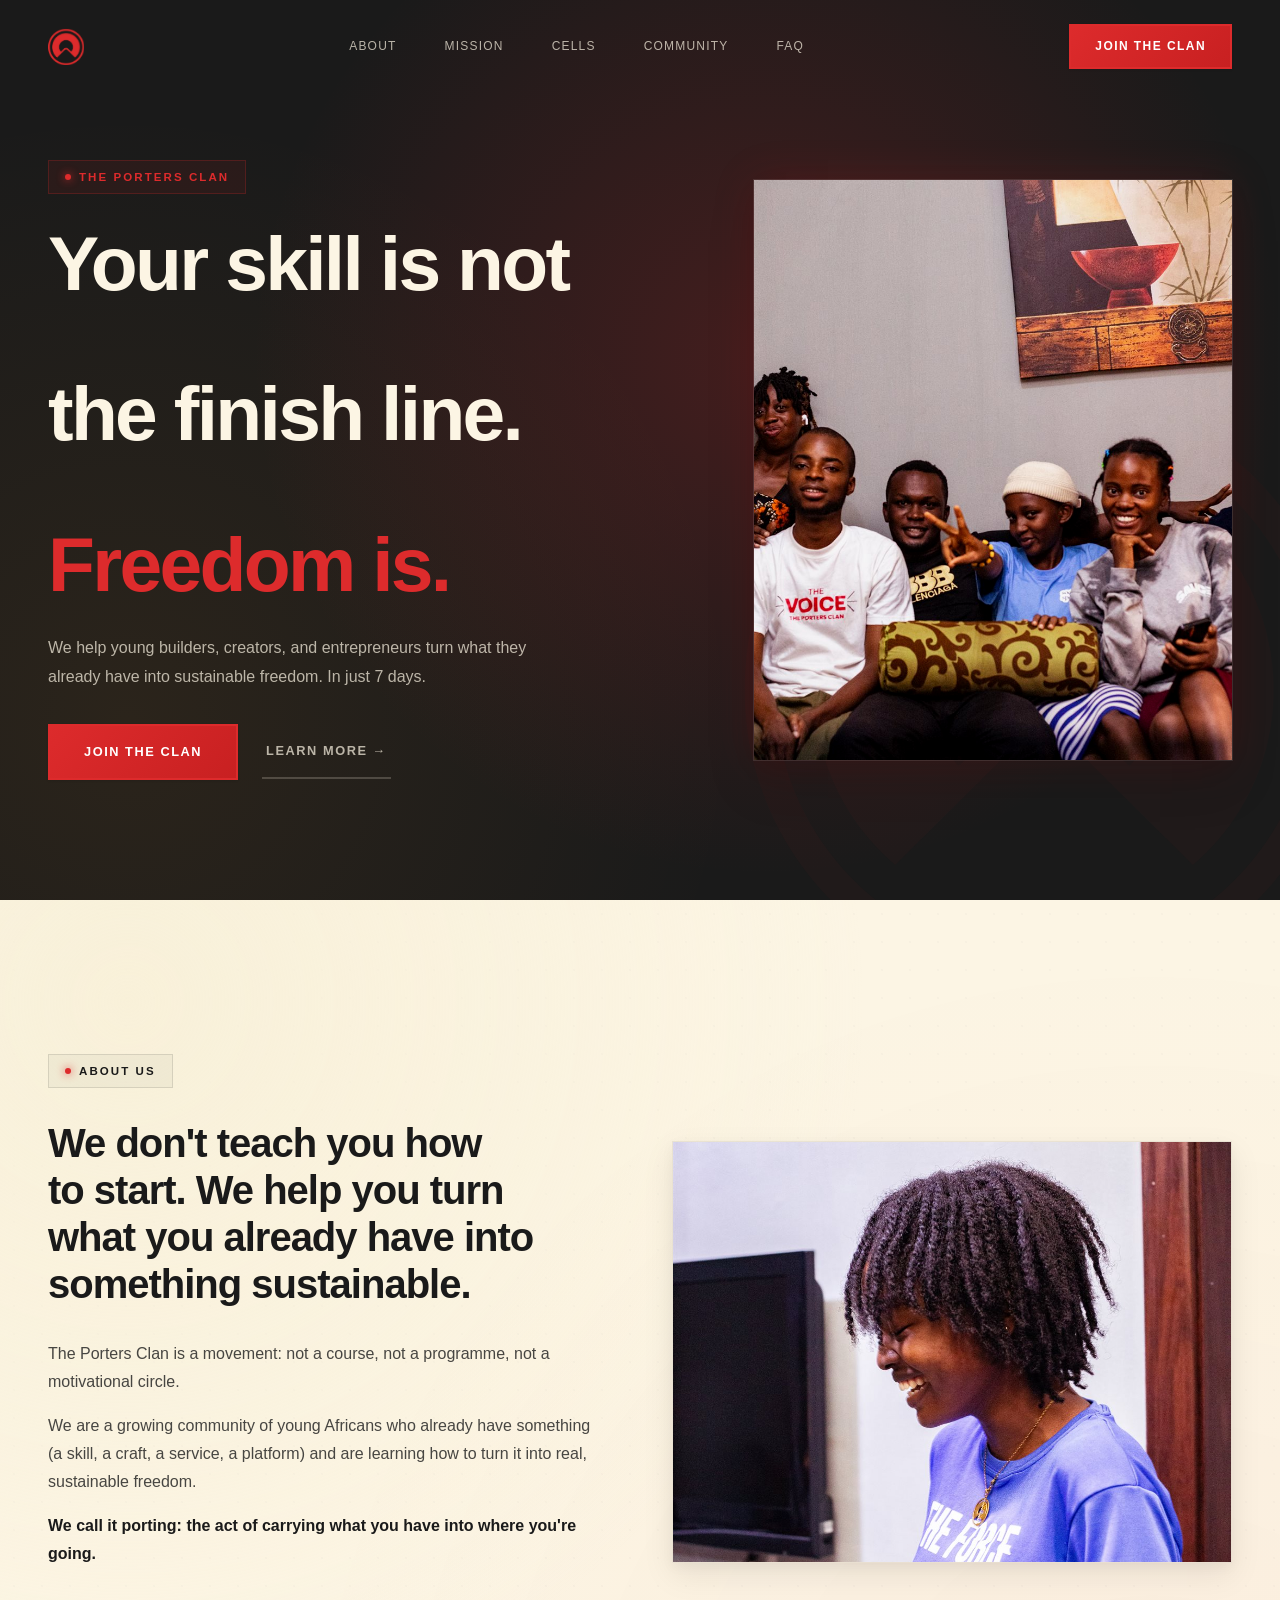
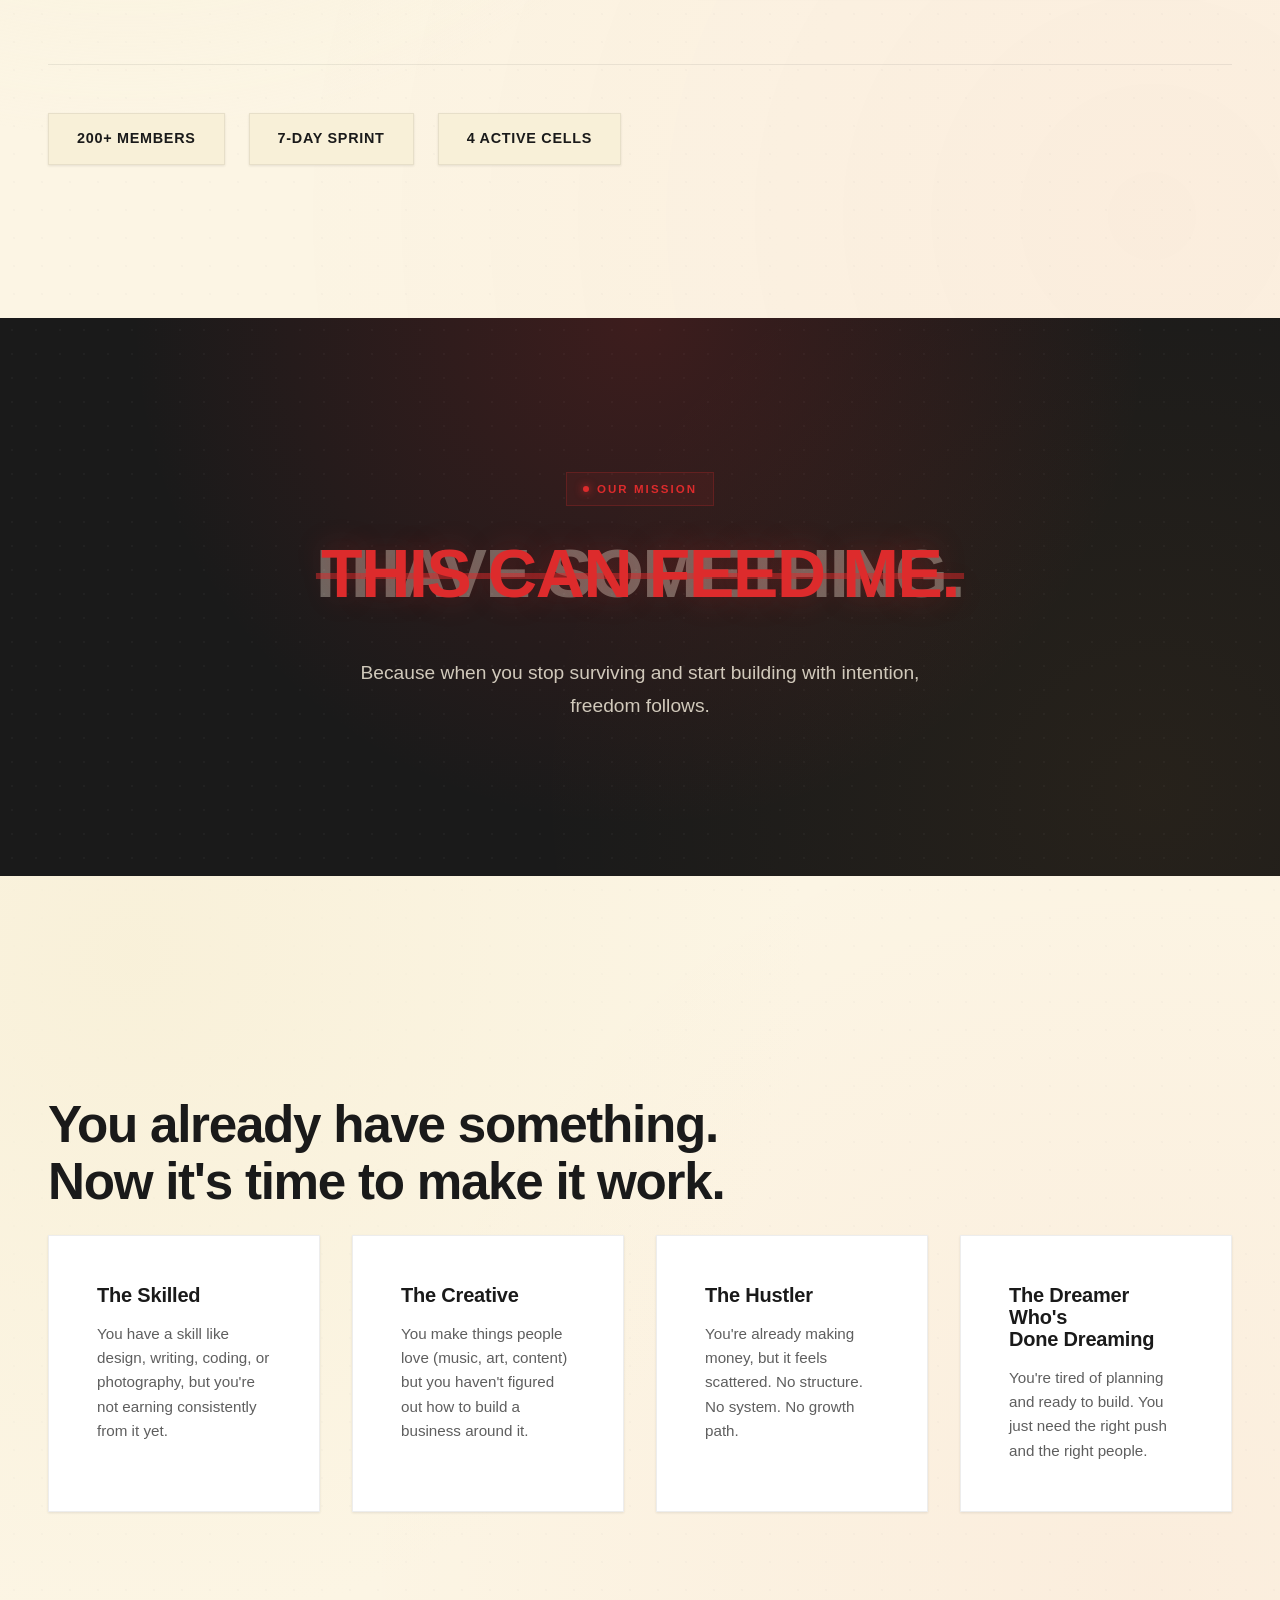
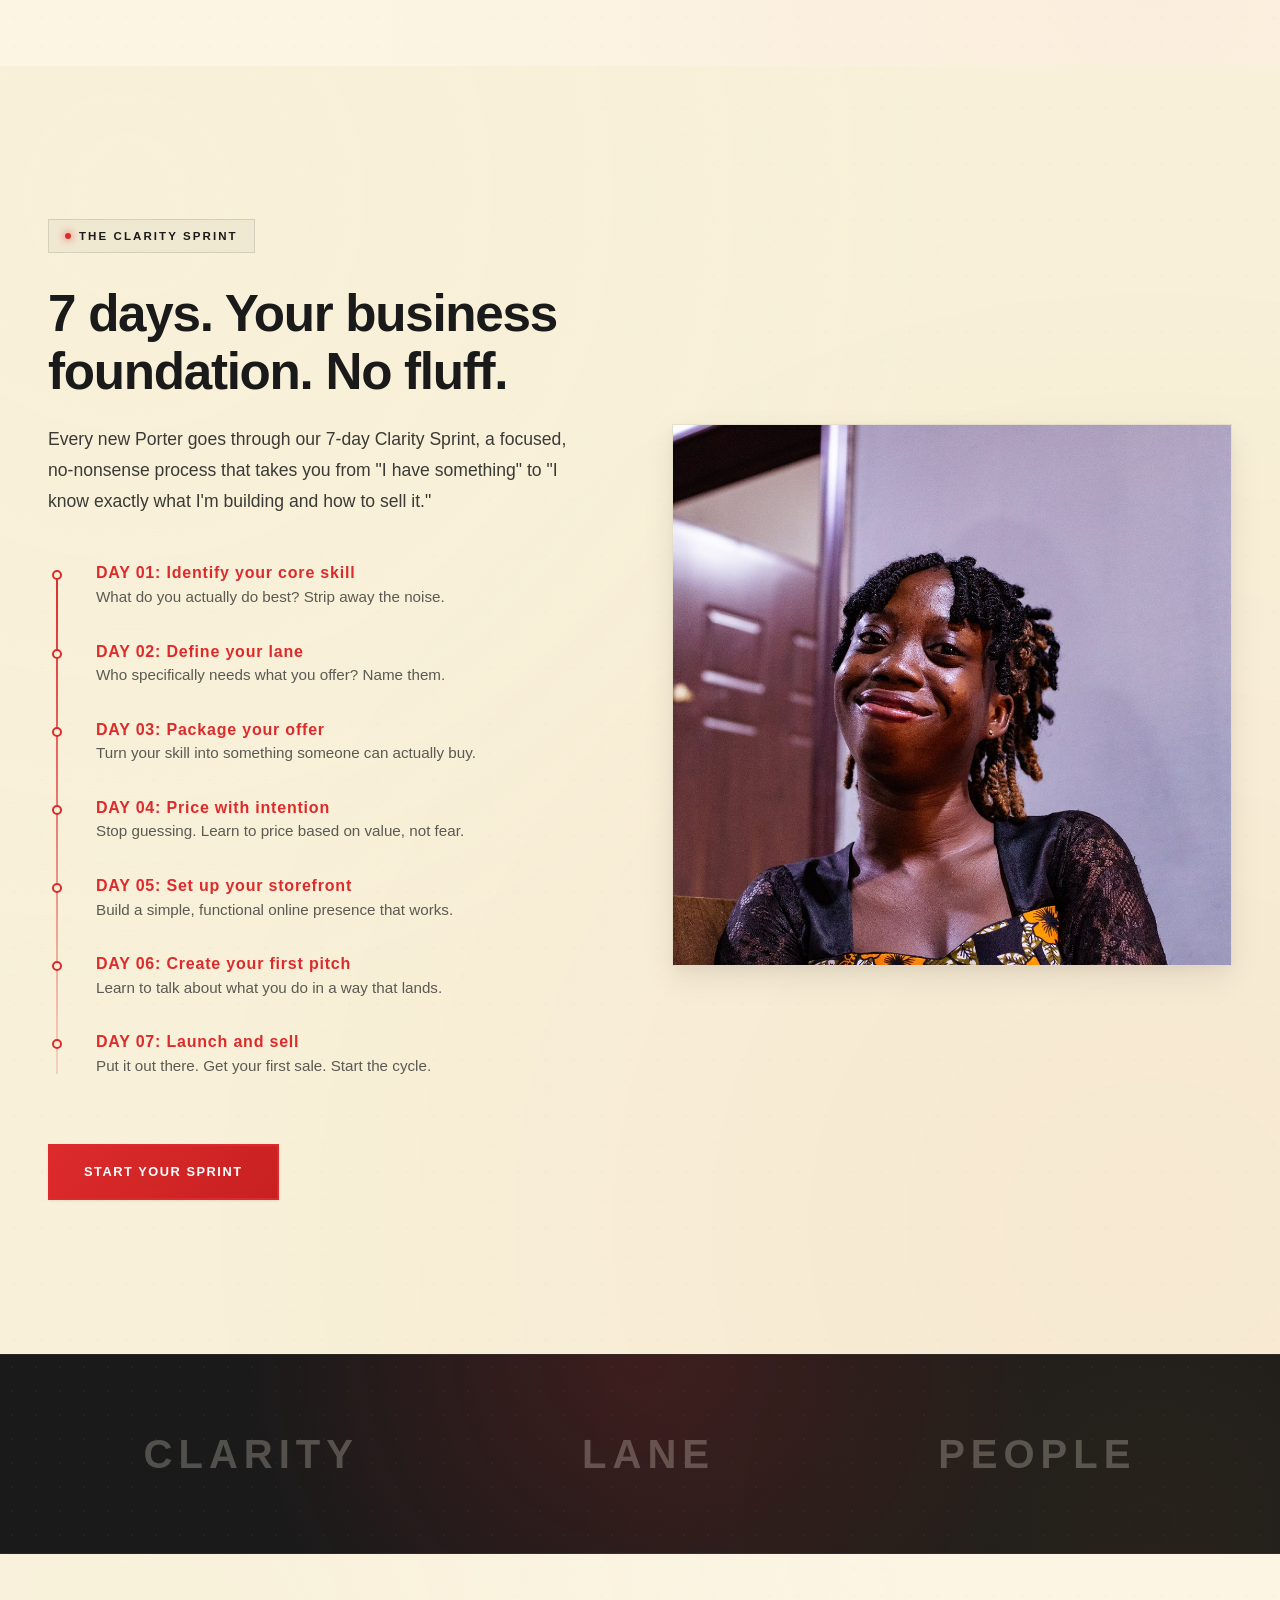
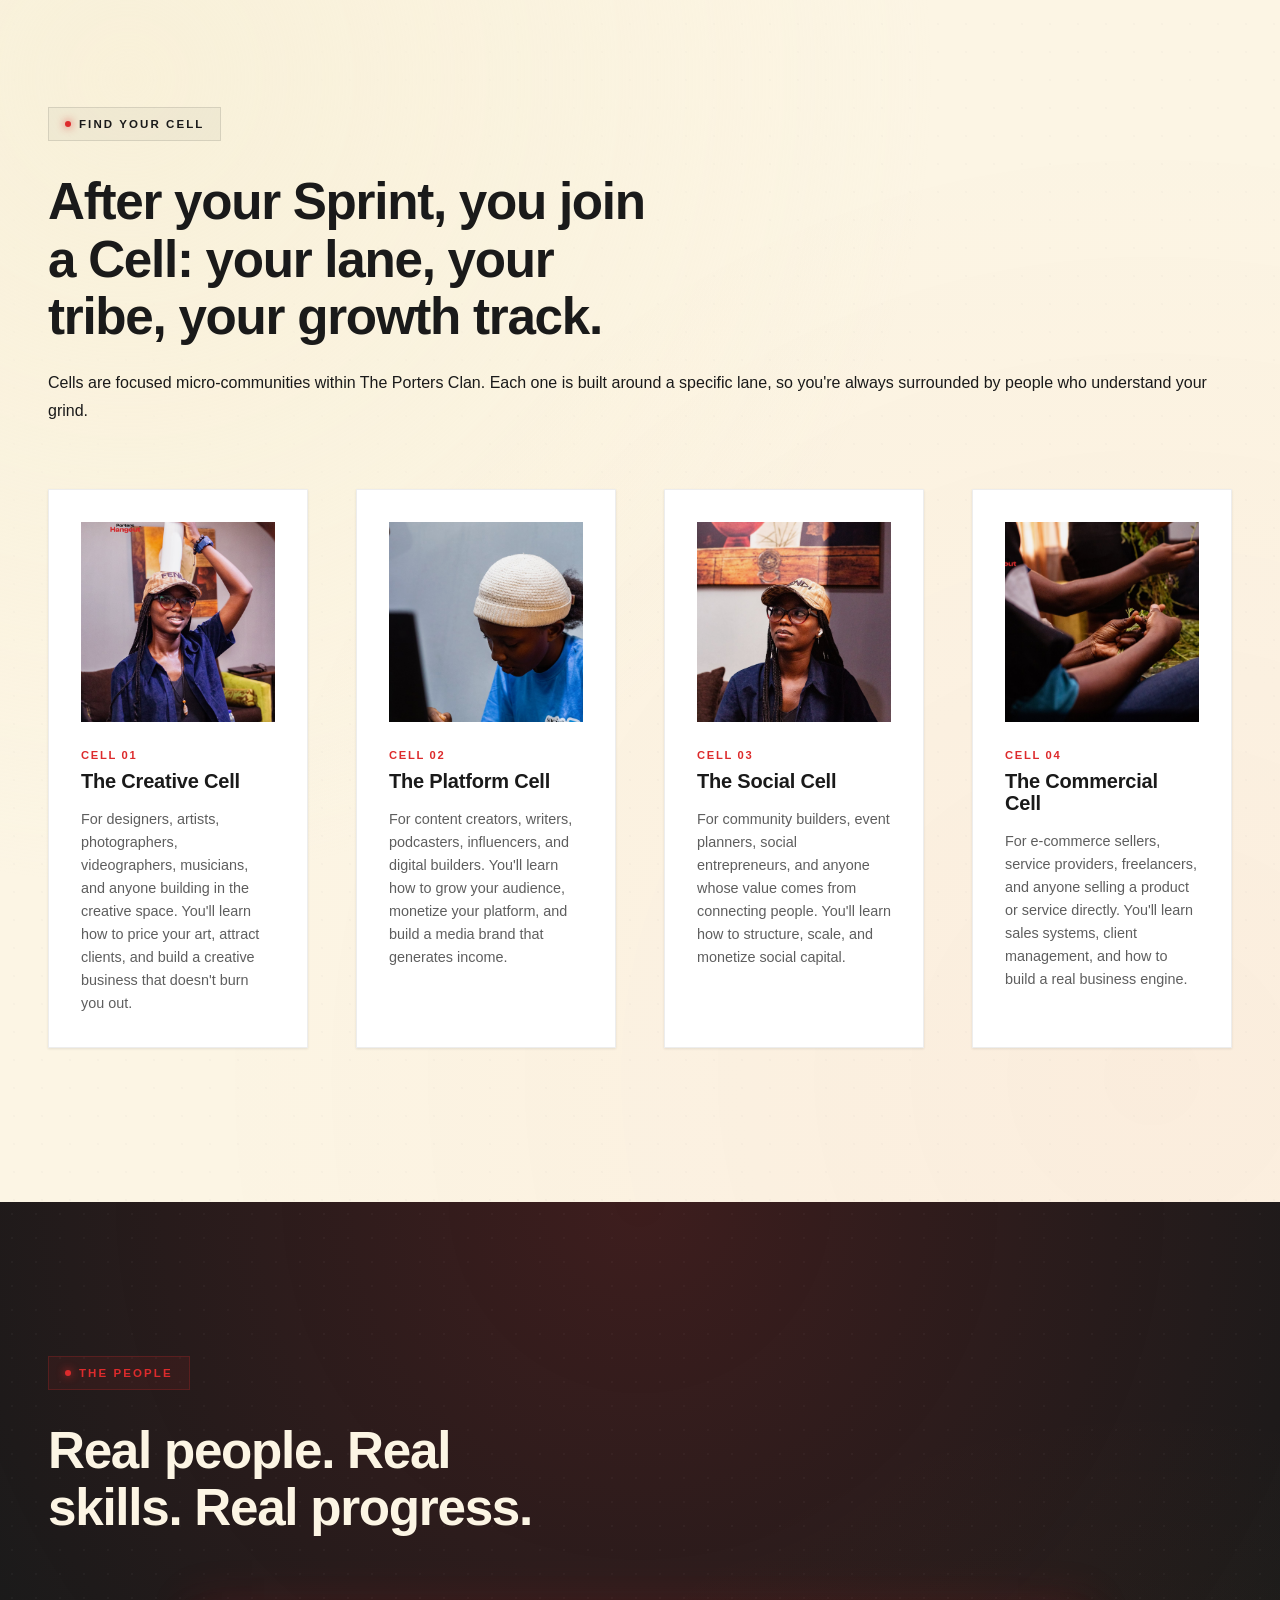
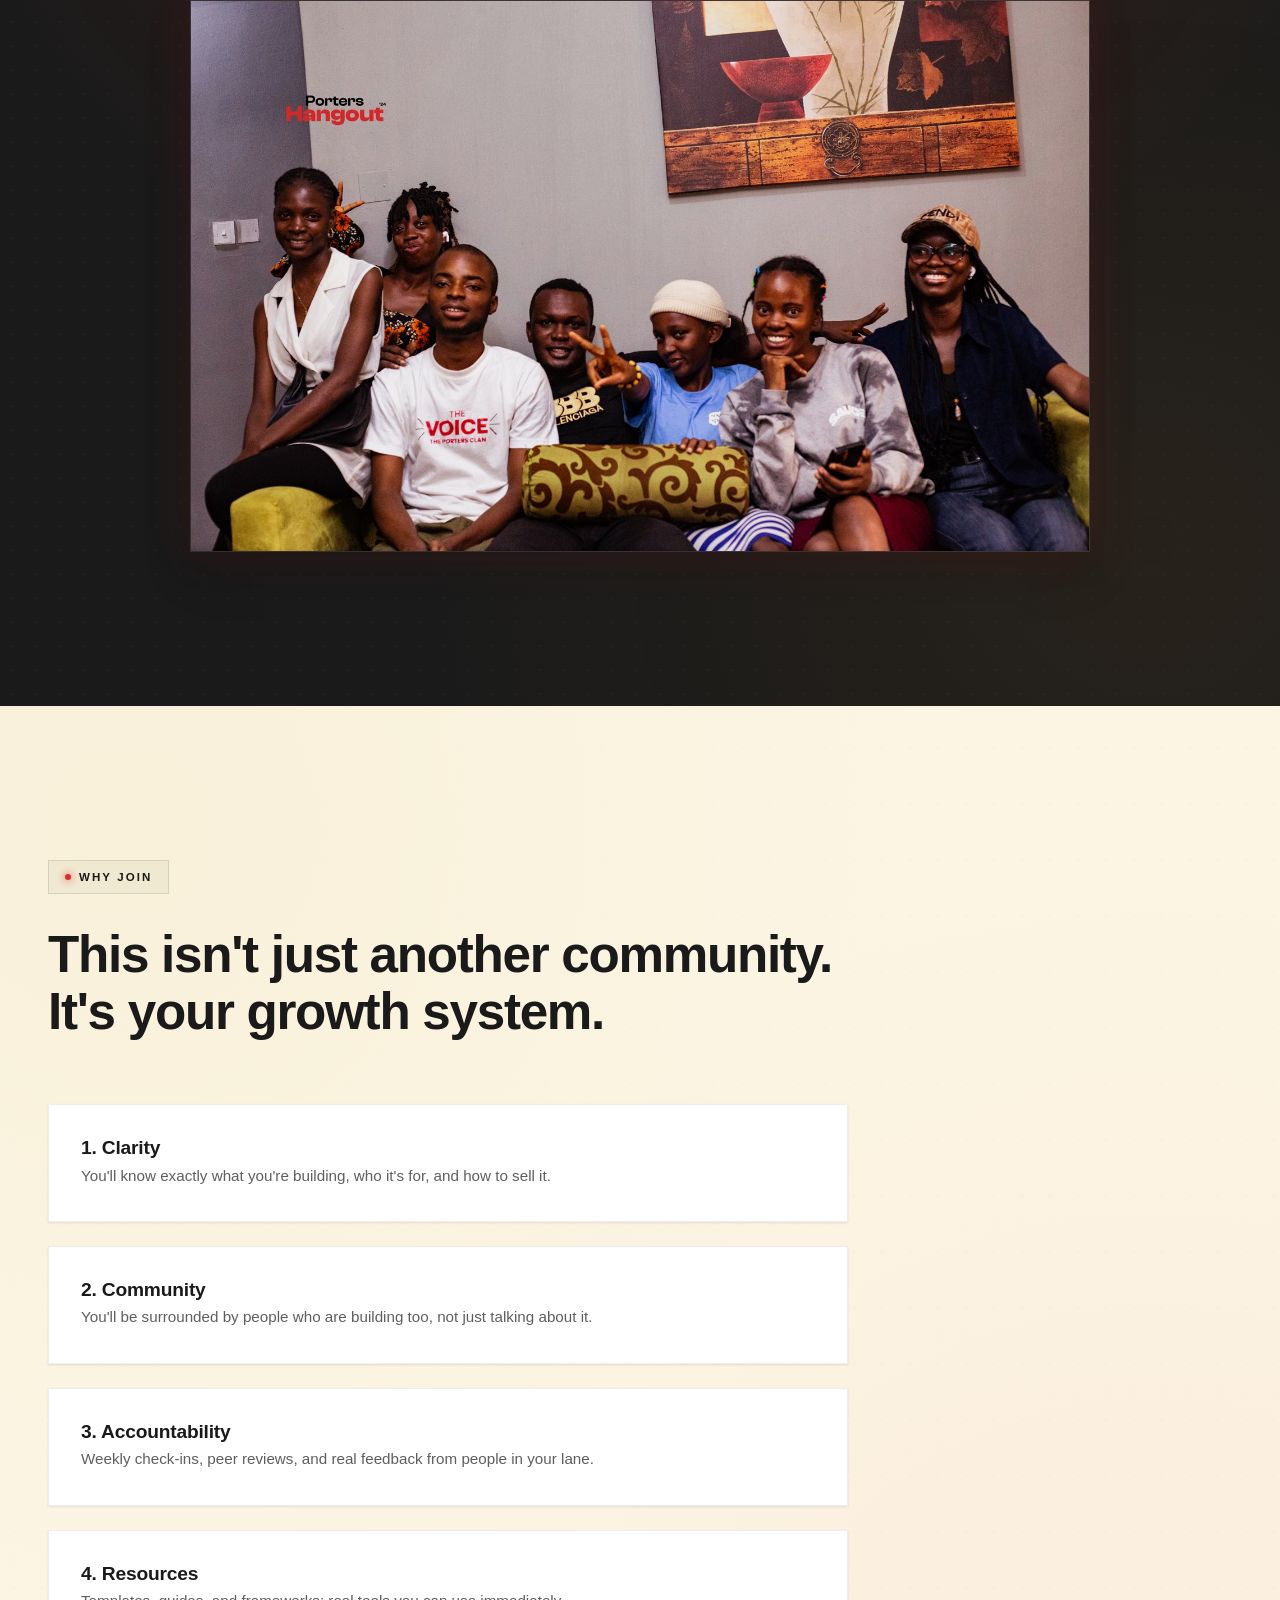
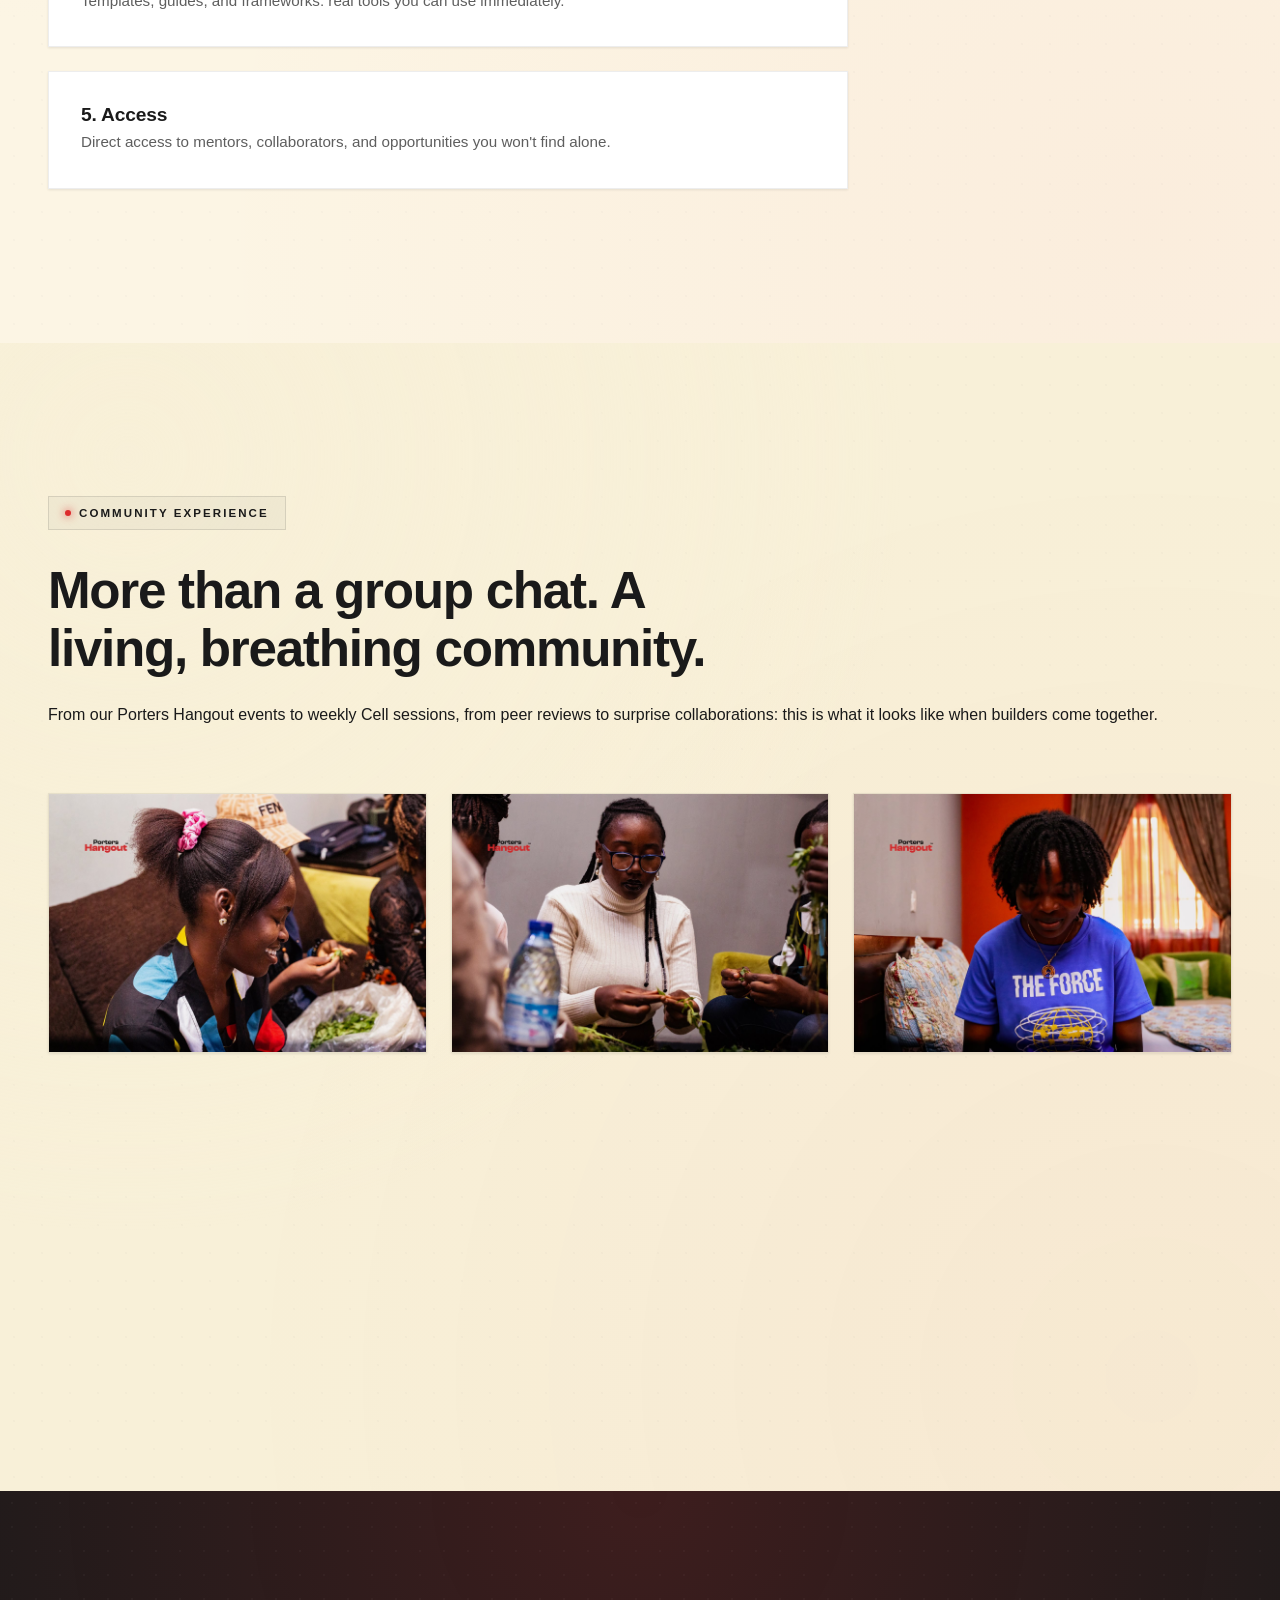
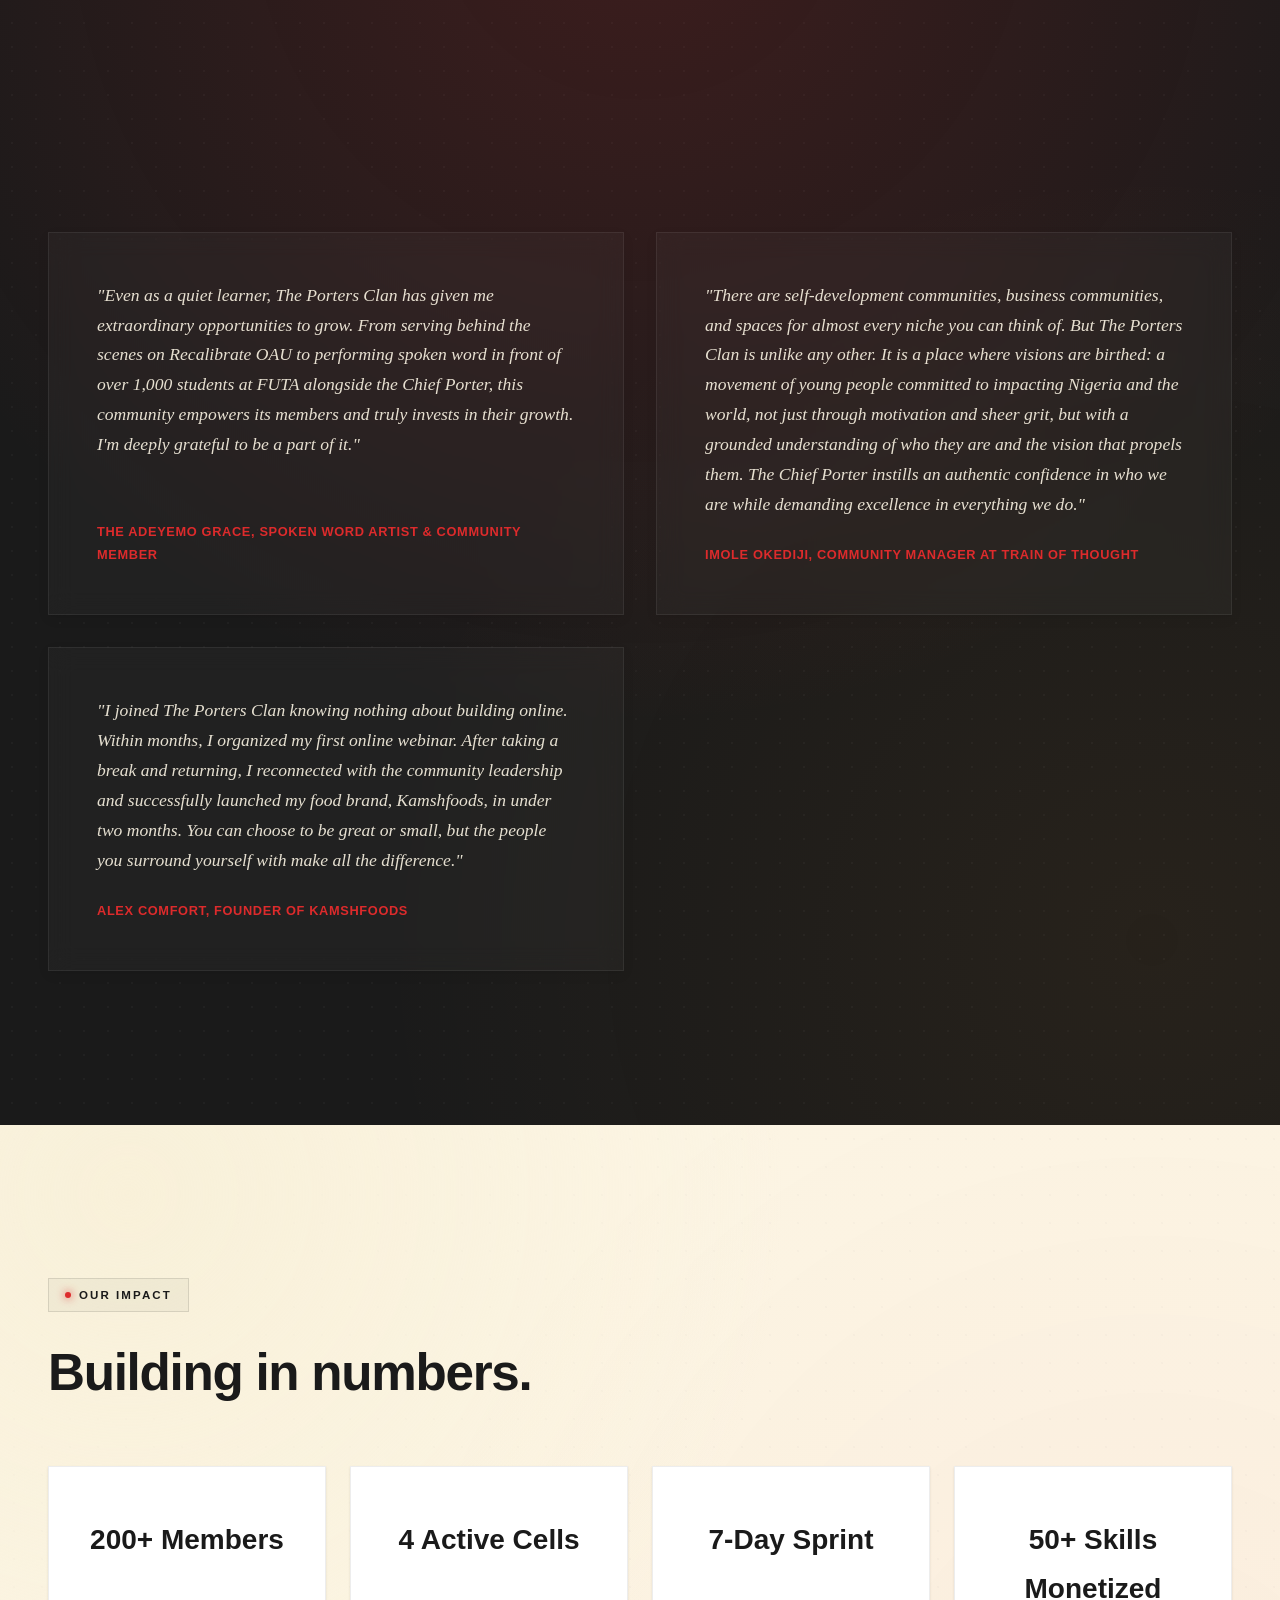
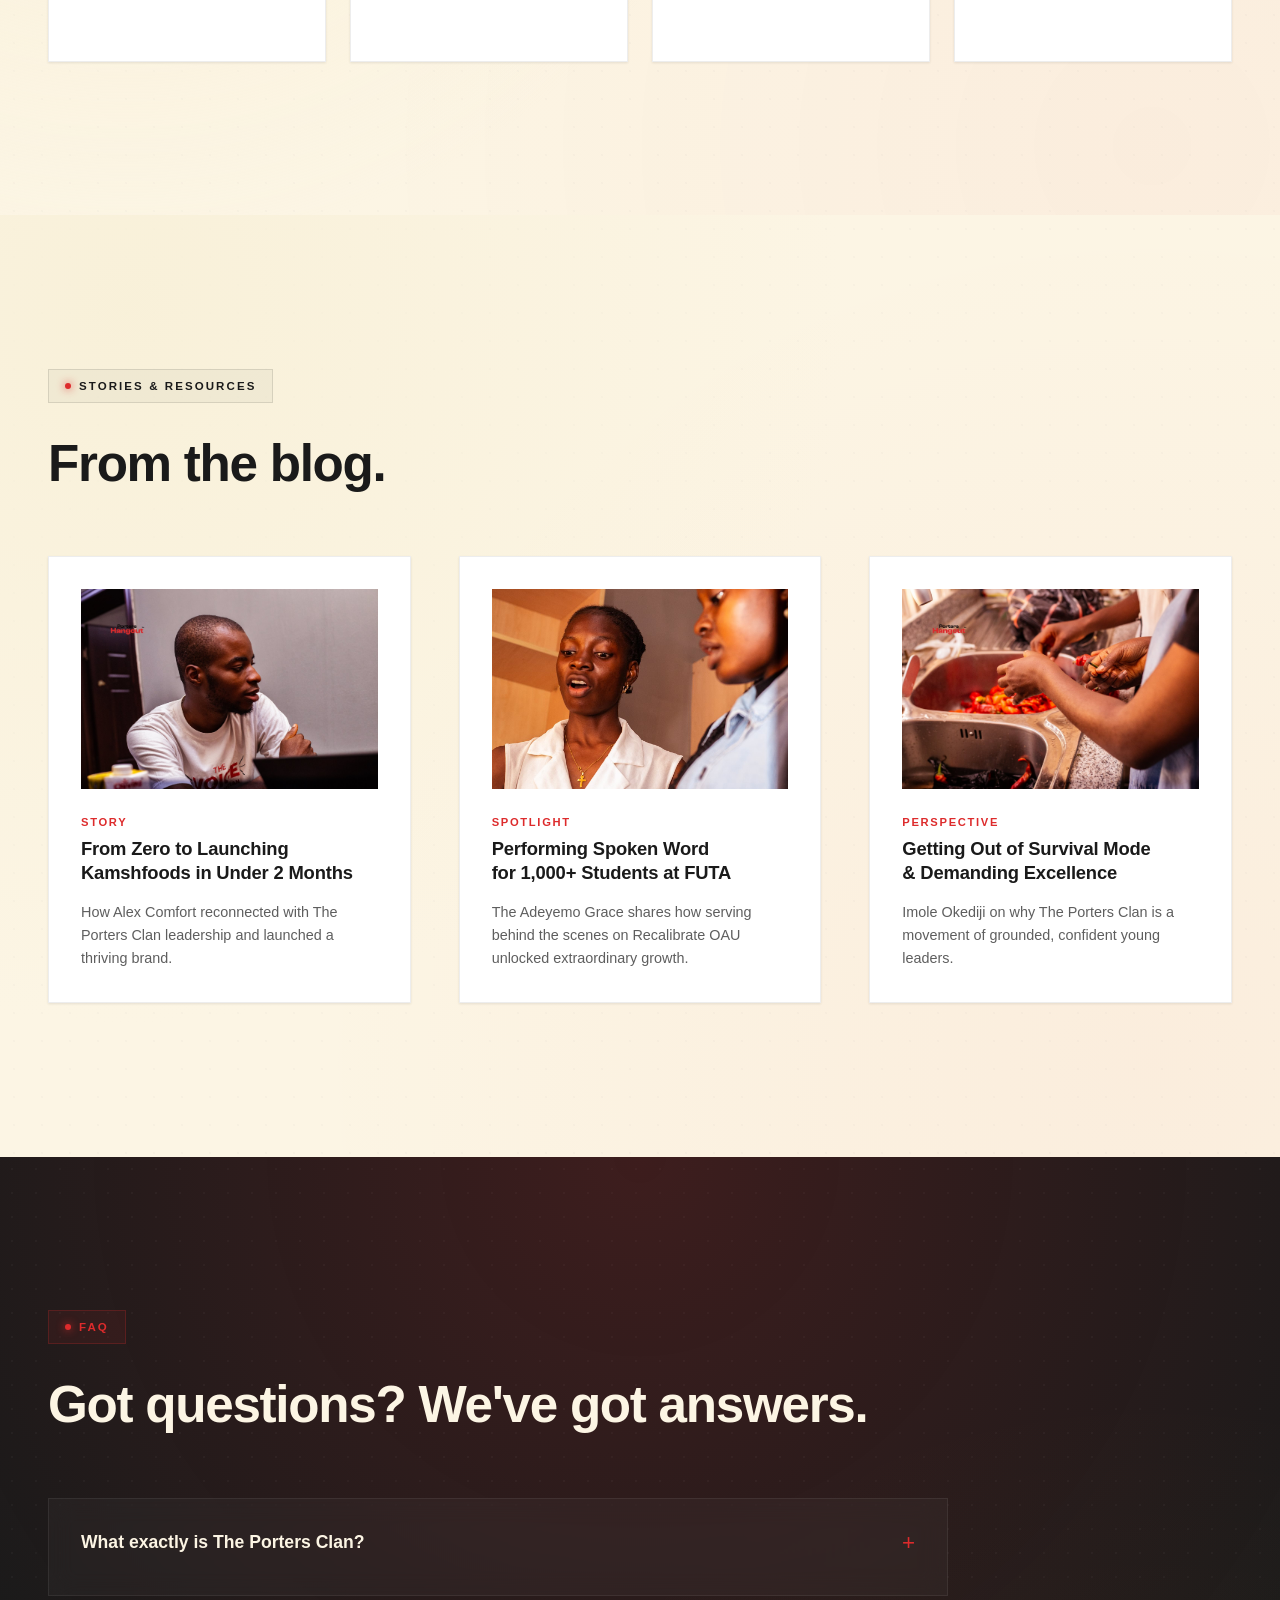
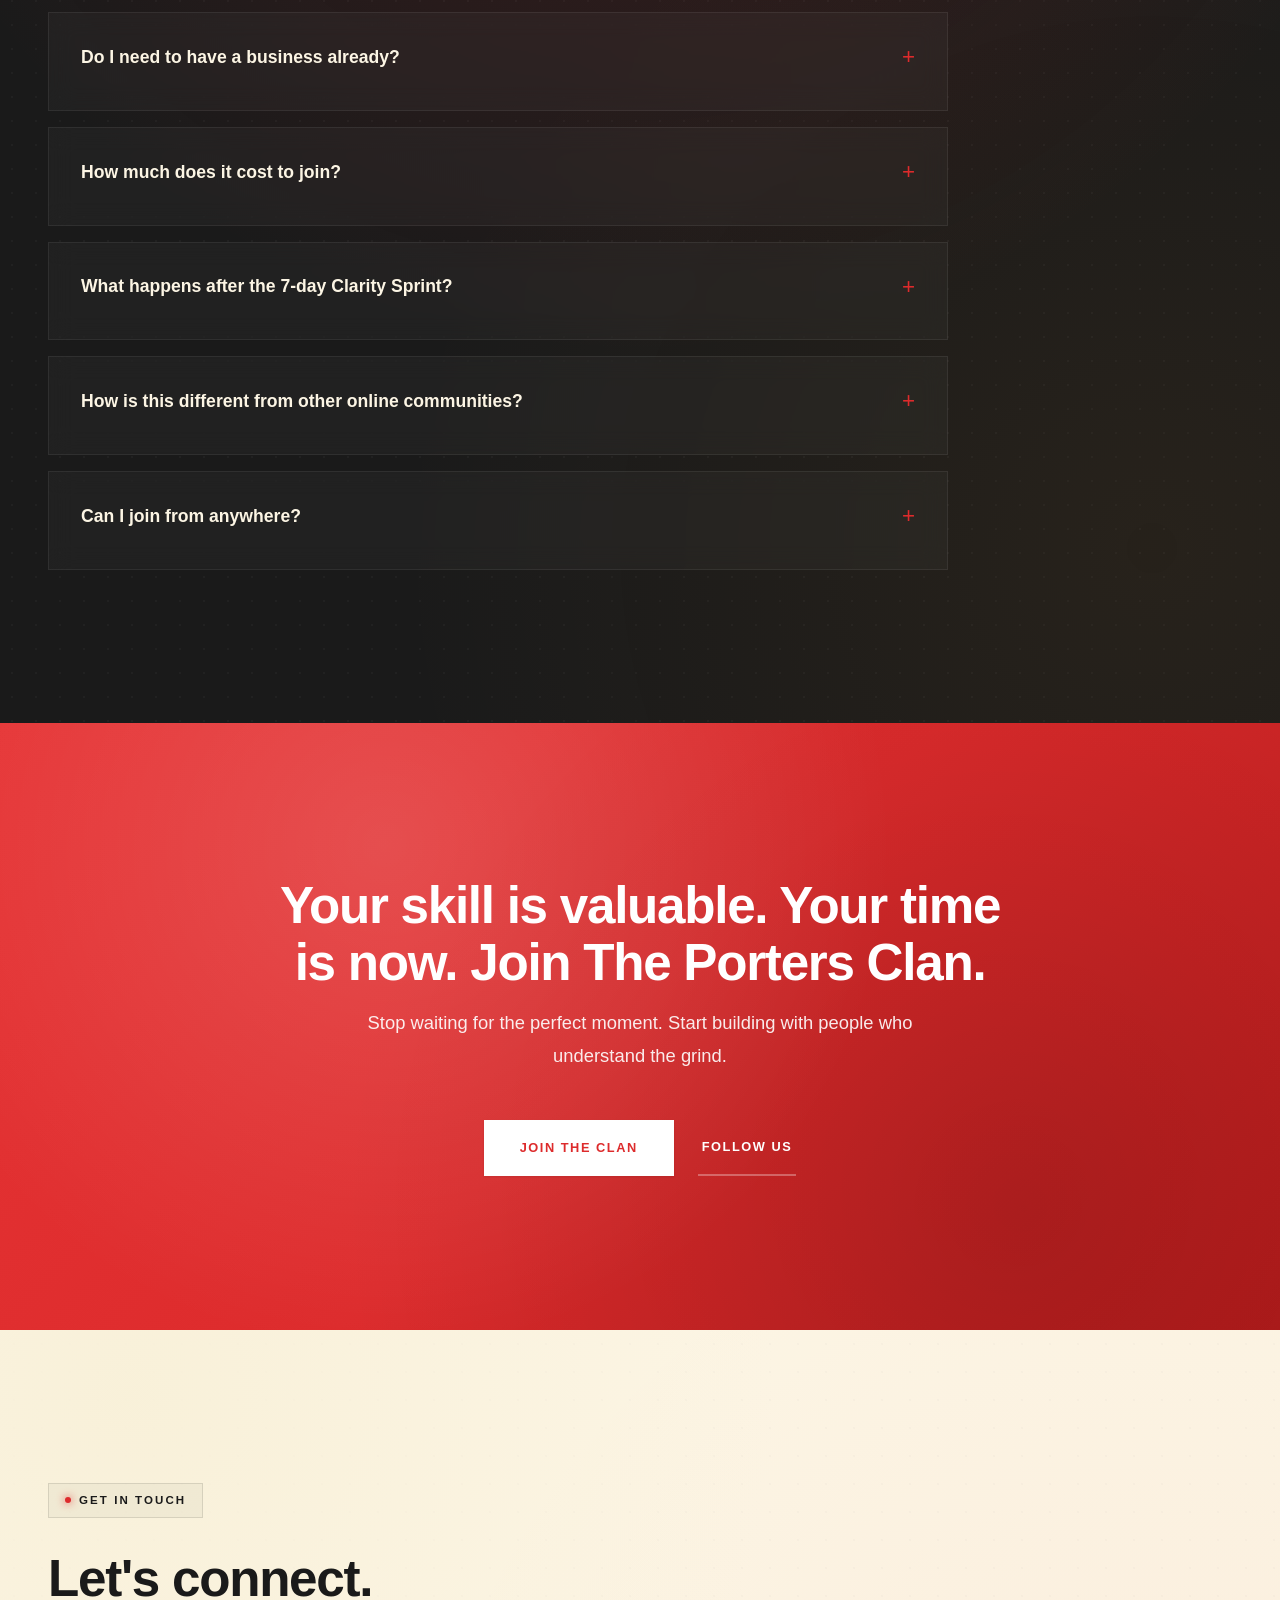
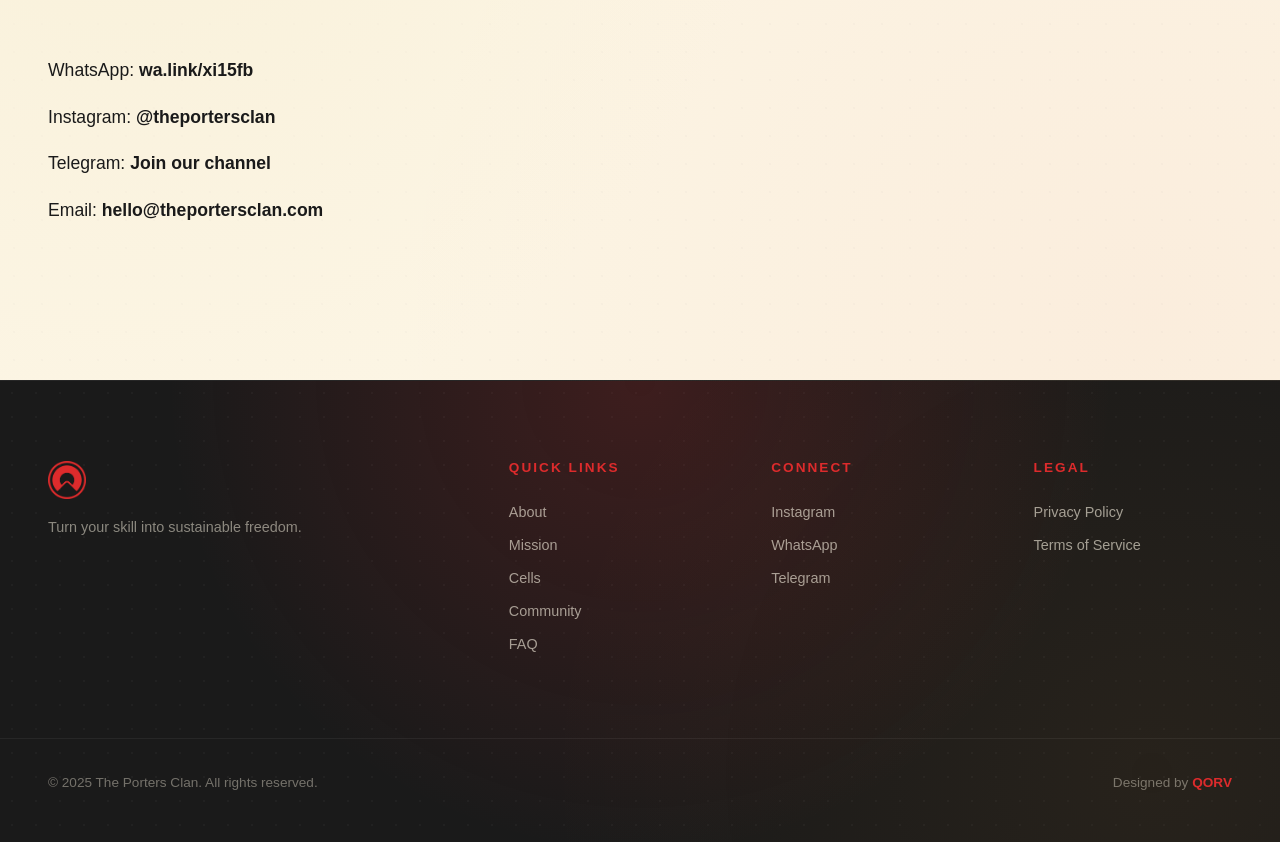
==== commit 52877273: "Add files via upload" ====
--- a/index.html
+++ b/index.html
@@ -1,4 +1,4 @@
-﻿<!DOCTYPE html>
+<!DOCTYPE html>
 <html lang="en">
 <head>
     <meta charset="UTF-8">
@@ -363,24 +363,16 @@
                 
                 <div class="testimonial-rail">
                     <blockquote>
-                        <p>"Before The Porters Clan, I had skills but no direction. The Clarity Sprint changed everything. I landed my first paying client in week two."</p>
-                        <footer>Sarah K., Graphic Designer</footer>
+                        <p>"Even as a quiet learner, The Porters Clan has given me extraordinary opportunities to grow. From serving behind the scenes on Recalibrate OAU to performing spoken word in front of over 1,000 students at FUTA alongside the Chief Porter, this community empowers its members and truly invests in their growth. I'm deeply grateful to be a part of it."</p>
+                        <footer>The Adeyemo Grace, Spoken Word Artist &amp; Community Member</footer>
                     </blockquote>
                     <blockquote>
-                        <p>"I was posting content every day but making nothing from it. The Platform Cell taught me how to actually monetize what I was already doing."</p>
-                        <footer>David M., Content Creator</footer>
+                        <p>"There are self-development communities, business communities, and spaces for almost every niche you can think of. But The Porters Clan is unlike any other. It is a place where visions are birthed: a movement of young people committed to impacting Nigeria and the world, not just through motivation and sheer grit, but with a grounded understanding of who they are and the vision that propels them. The Chief Porter instills an authentic confidence in who we are while demanding excellence in everything we do."</p>
+                        <footer>Imole Okediji, Community Manager at Train of Thought</footer>
                     </blockquote>
                     <blockquote>
-                        <p>"The accountability alone is worth it. Having people who actually check on your progress and push you: that's rare."</p>
-                        <footer>Amara O., Freelance Writer</footer>
-                    </blockquote>
-                    <blockquote>
-                        <p>"I thought I needed a degree or investor to start a real business. Turns out I just needed the right framework and the right people."</p>
-                        <footer>James T., E-commerce Seller</footer>
-                    </blockquote>
-                    <blockquote>
-                        <p>"The Porters Clan isn't just a community. It's a system. I went from confused to confident in 7 days."</p>
-                        <footer>Nneka A., Event Planner</footer>
+                        <p>"I joined The Porters Clan knowing nothing about building online. Within months, I organized my first online webinar. After taking a break and returning, I reconnected with the community leadership and successfully launched my food brand, Kamshfoods, in under two months. You can choose to be great or small, but the people you surround yourself with make all the difference."</p>
+                        <footer>Alex Comfort, Founder of Kamshfoods</footer>
                     </blockquote>
                 </div>
             </div>
@@ -409,22 +401,22 @@
                 
                 <div class="stories-grid">
                     <article class="story-card">
-                        <img src="community-members/pch-15.jpg" alt="How to Price Your Creative Work Without Underselling" loading="lazy">
-                        <span>GUIDE</span>
-                        <h3>How to Price Your Creative Work Without Underselling</h3>
-                        <p>A practical framework for creatives who are tired of guessing what to charge.</p>
+                        <img src="community-members/pch-15.jpg" alt="From Zero to Launching Kamshfoods in Under 2 Months" loading="lazy">
+                        <span>STORY</span>
+                        <h3>From Zero to Launching Kamshfoods in Under 2 Months</h3>
+                        <p>How Alex Comfort reconnected with The Porters Clan leadership and launched a thriving brand.</p>
                     </article>
                     <article class="story-card">
-                        <img src="community-members/pch-16.jpg" alt="From Side Hustle to Full-Time: A Porter's Journey" loading="lazy">
-                        <span>STORY</span>
-                        <h3>From Side Hustle to Full-Time: A Porter's Journey</h3>
-                        <p>How one member went from doing free designs to running a profitable studio in 3 months.</p>
+                        <img src="community-members/pch-16.jpg" alt="Performing Spoken Word for 1,000+ Students at FUTA" loading="lazy">
+                        <span>SPOTLIGHT</span>
+                        <h3>Performing Spoken Word for 1,000+ Students at FUTA</h3>
+                        <p>The Adeyemo Grace shares how serving behind the scenes on Recalibrate OAU unlocked extraordinary growth.</p>
                     </article>
                     <article class="story-card">
-                        <img src="community-members/pch-18.jpg" alt="The Clarity Sprint Toolkit: Everything You Need to Start" loading="lazy">
-                        <span>RESOURCE</span>
-                        <h3>The Clarity Sprint Toolkit: Everything You Need to Start</h3>
-                        <p>Download the templates, worksheets, and frameworks from our 7-day sprint.</p>
+                        <img src="community-members/pch-18.jpg" alt="Getting Out of Survival Mode & Demanding Excellence" loading="lazy">
+                        <span>PERSPECTIVE</span>
+                        <h3>Getting Out of Survival Mode &amp; Demanding Excellence</h3>
+                        <p>Imole Okediji on why The Porters Clan is a movement of grounded, confident young leaders.</p>
                     </article>
                 </div>
             </div>
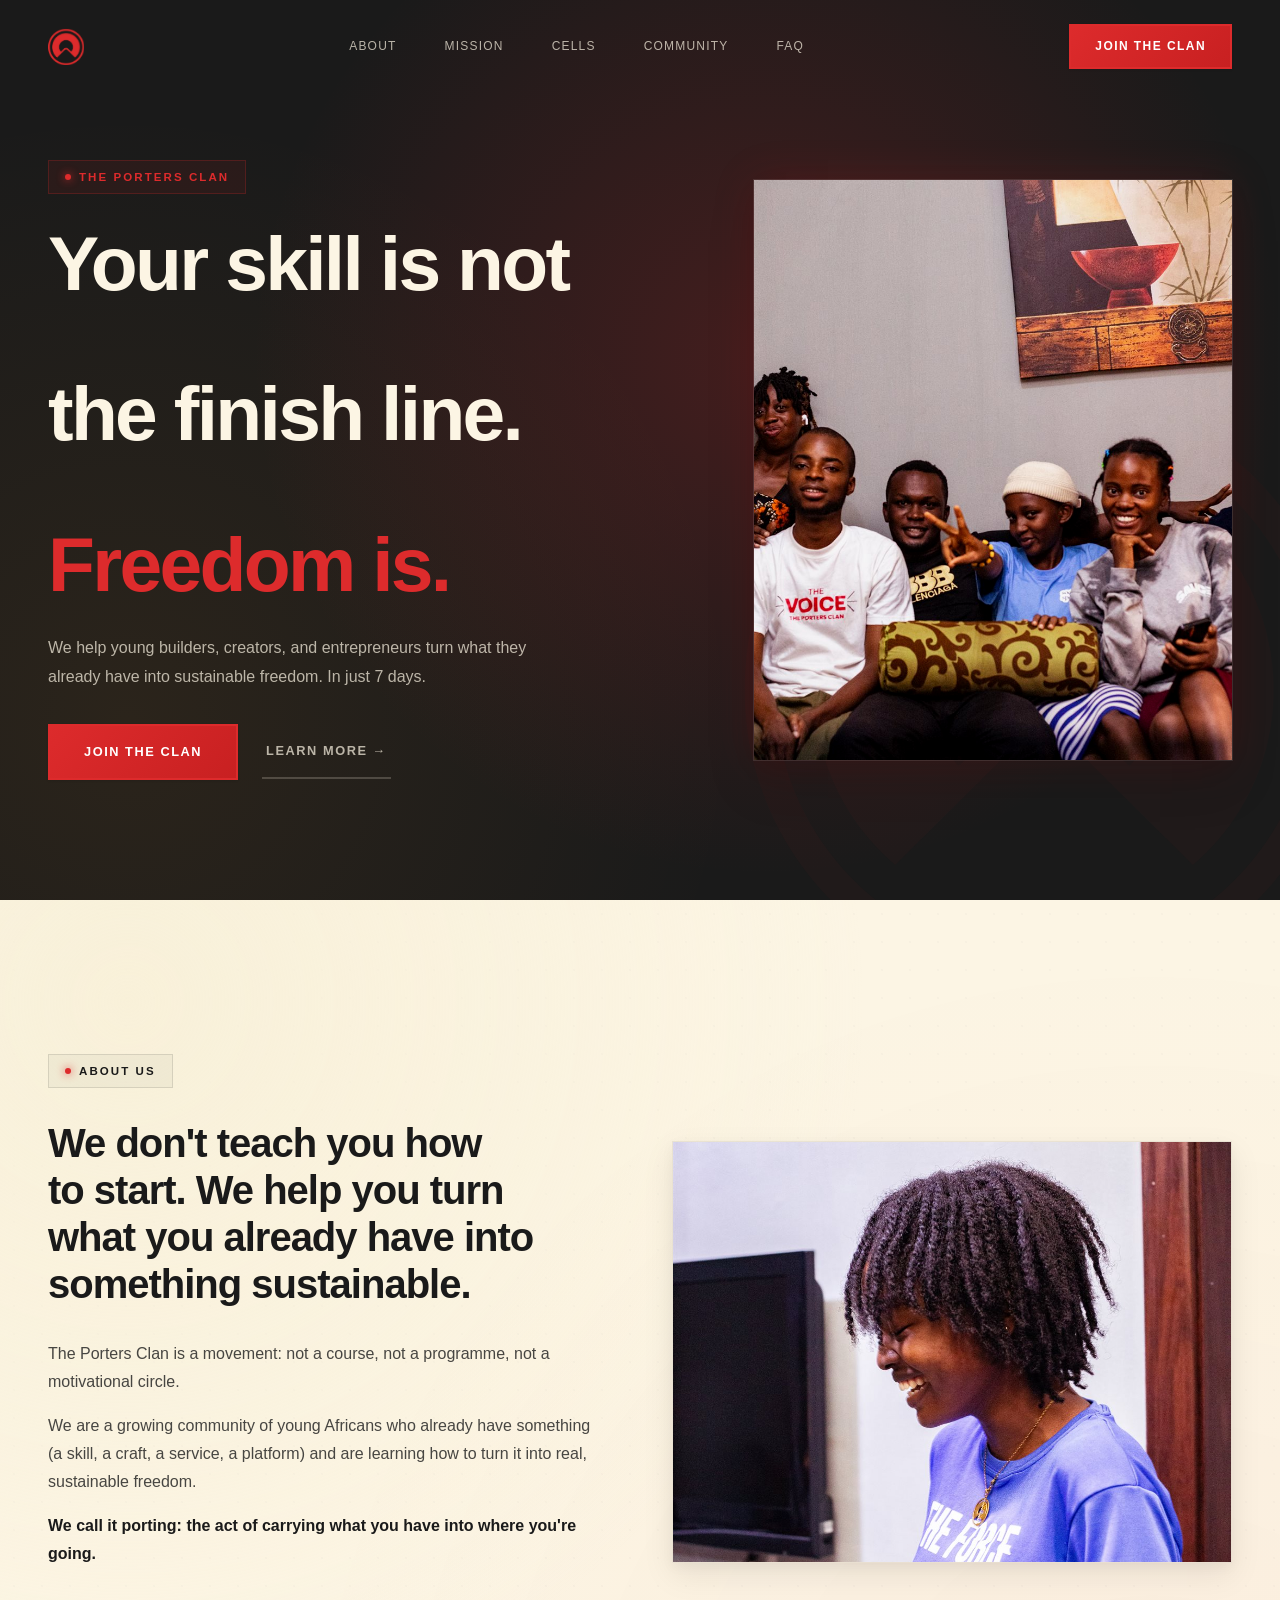
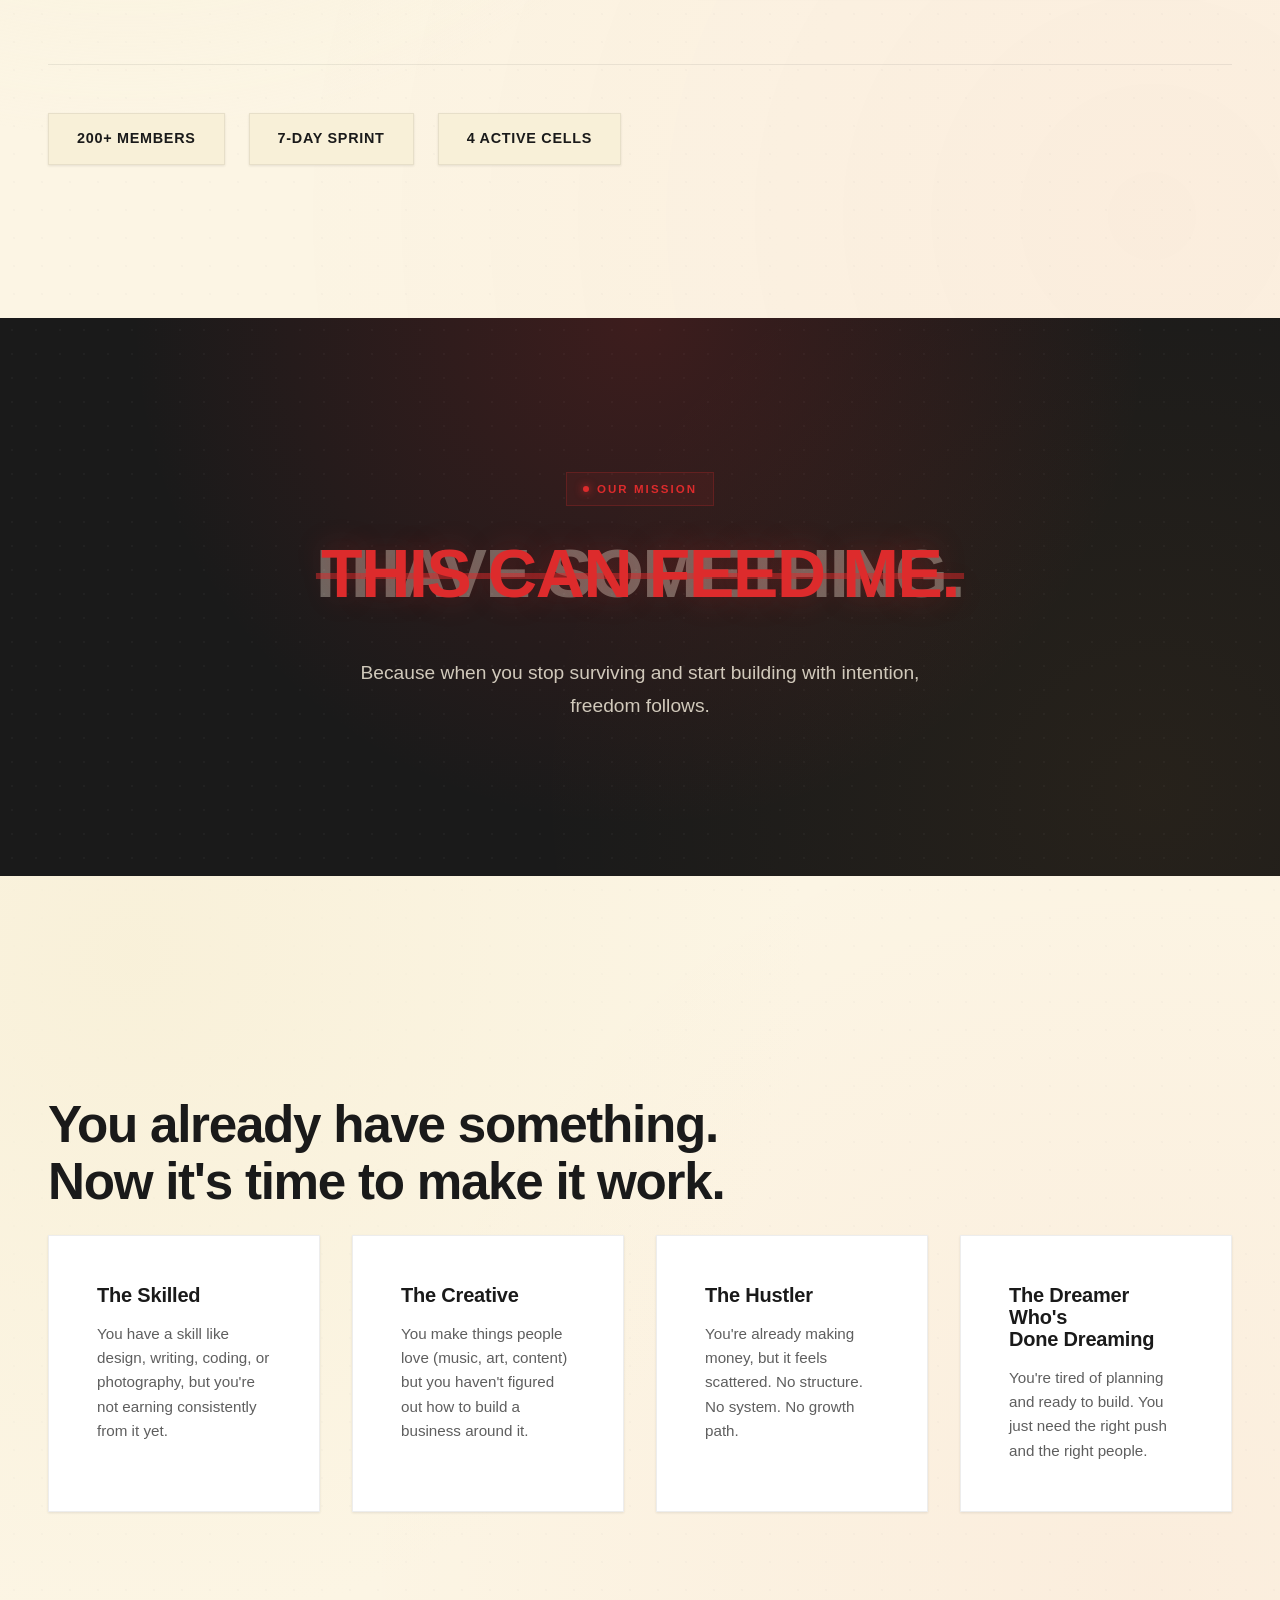
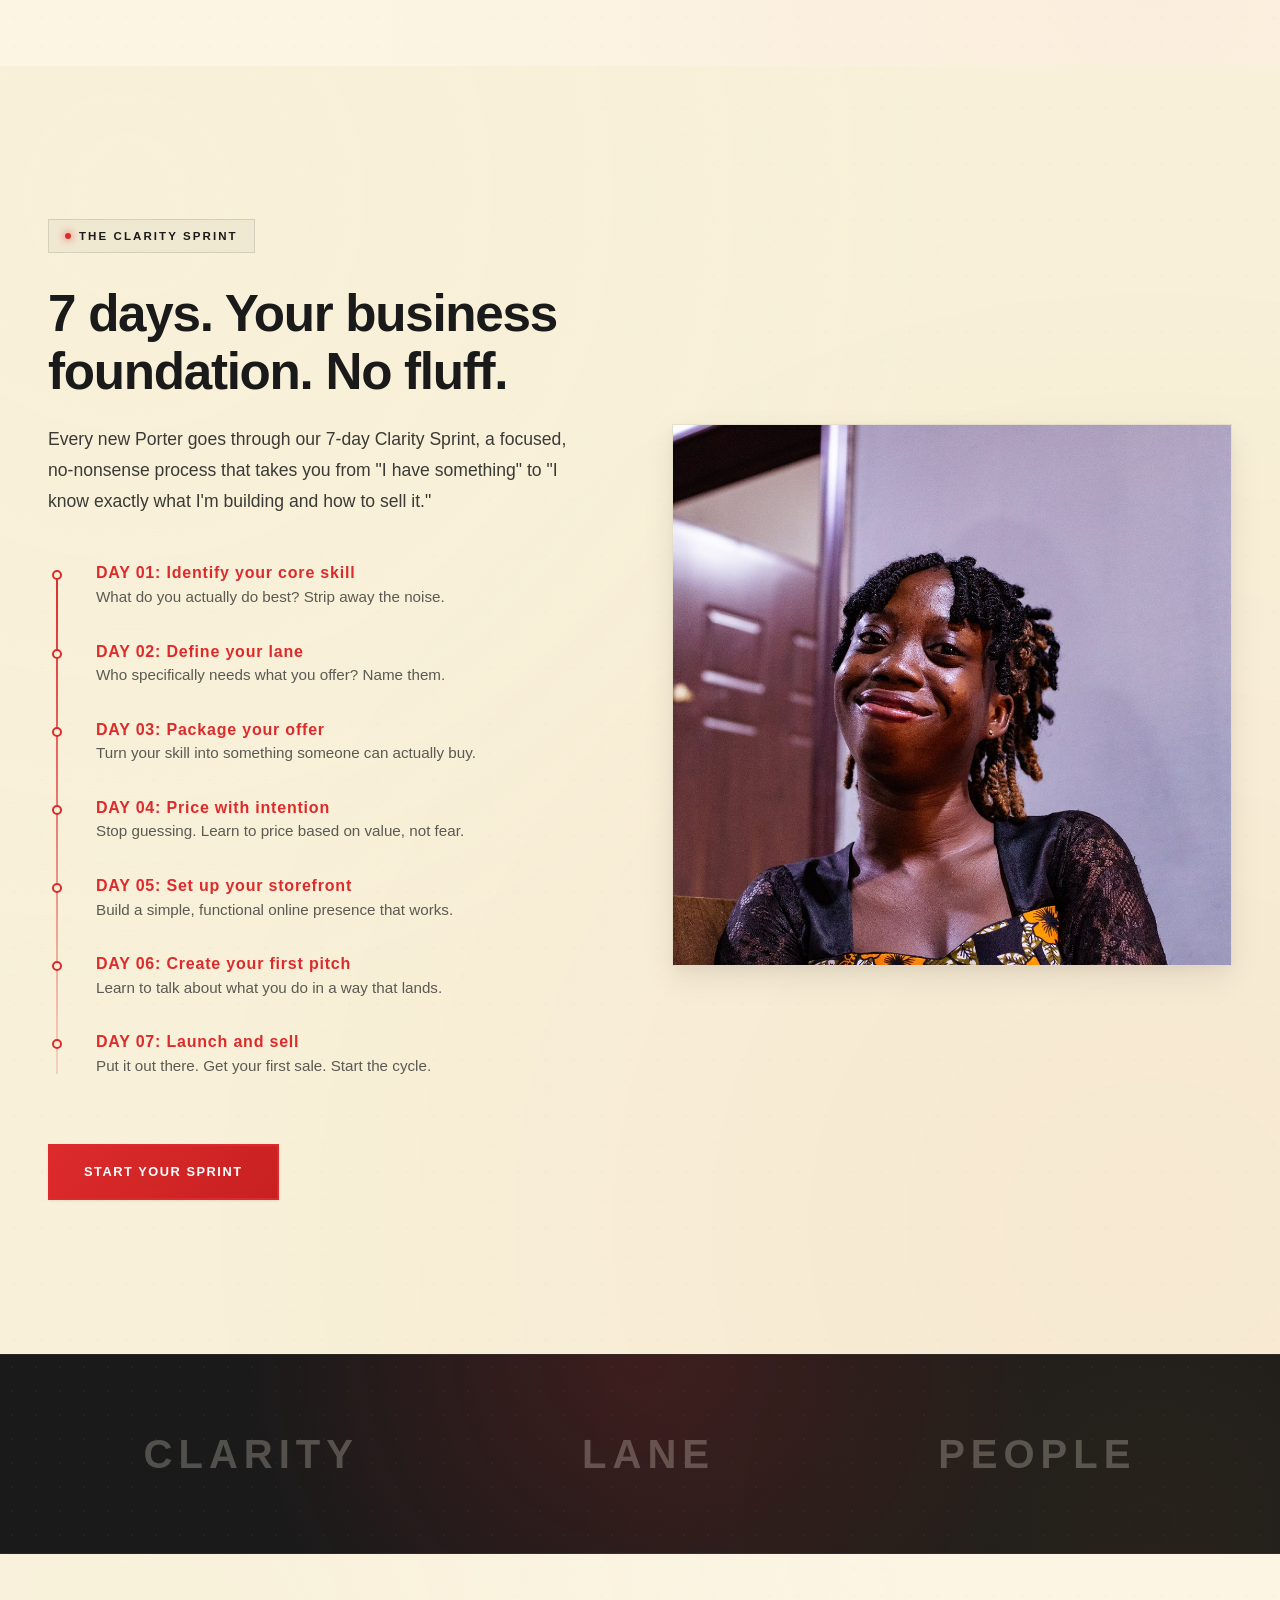
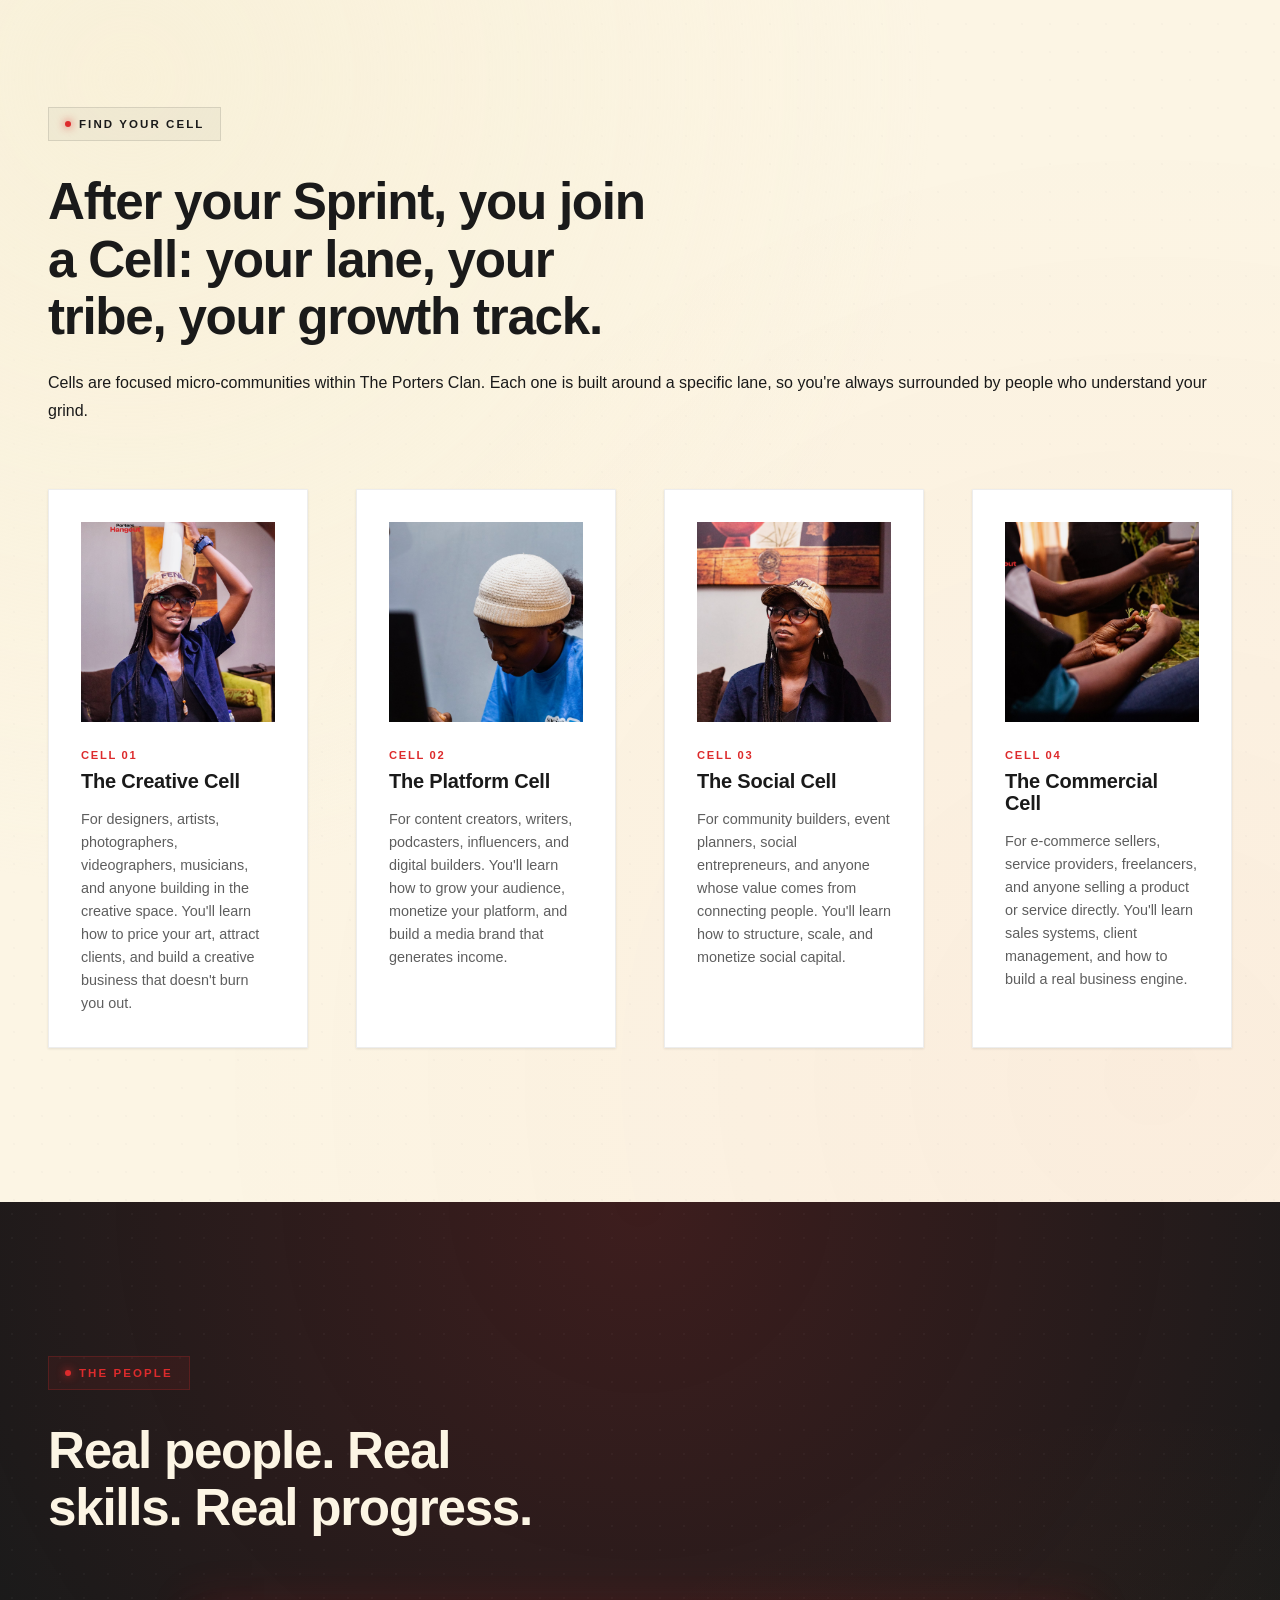
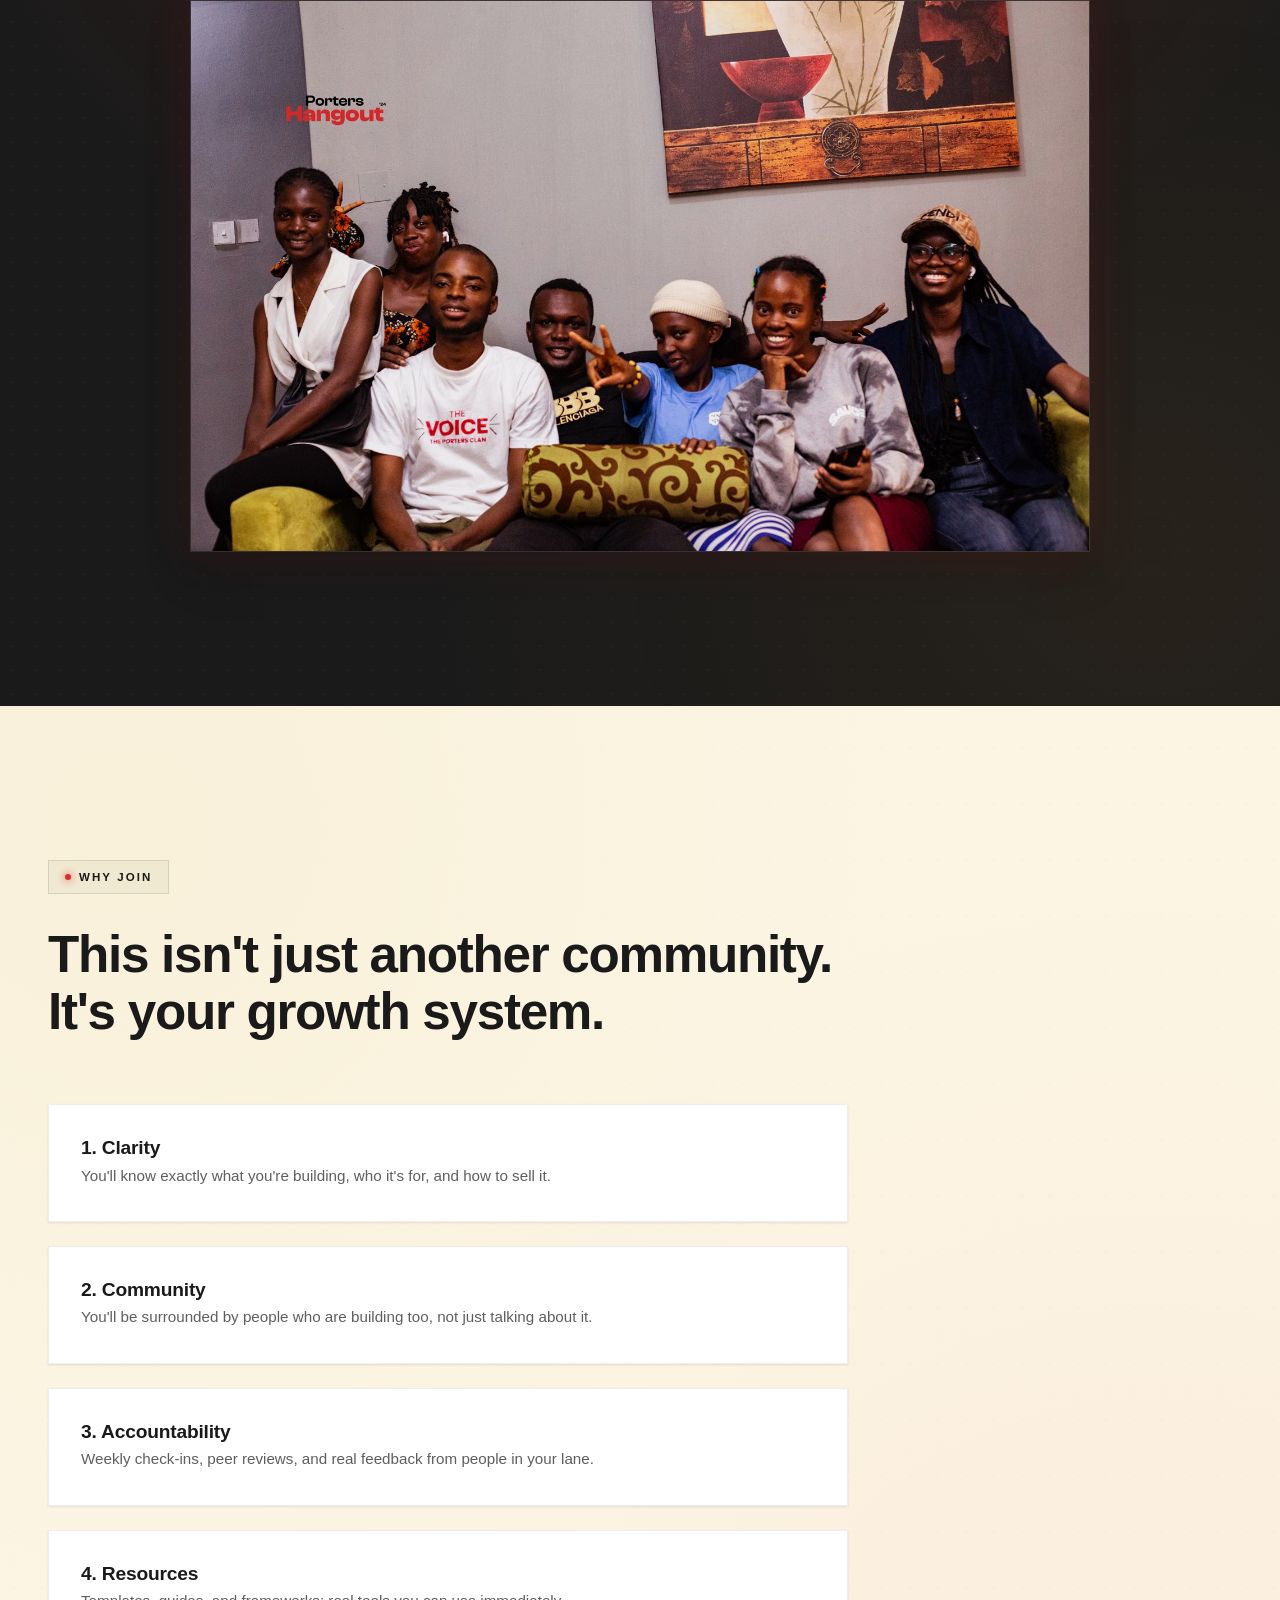
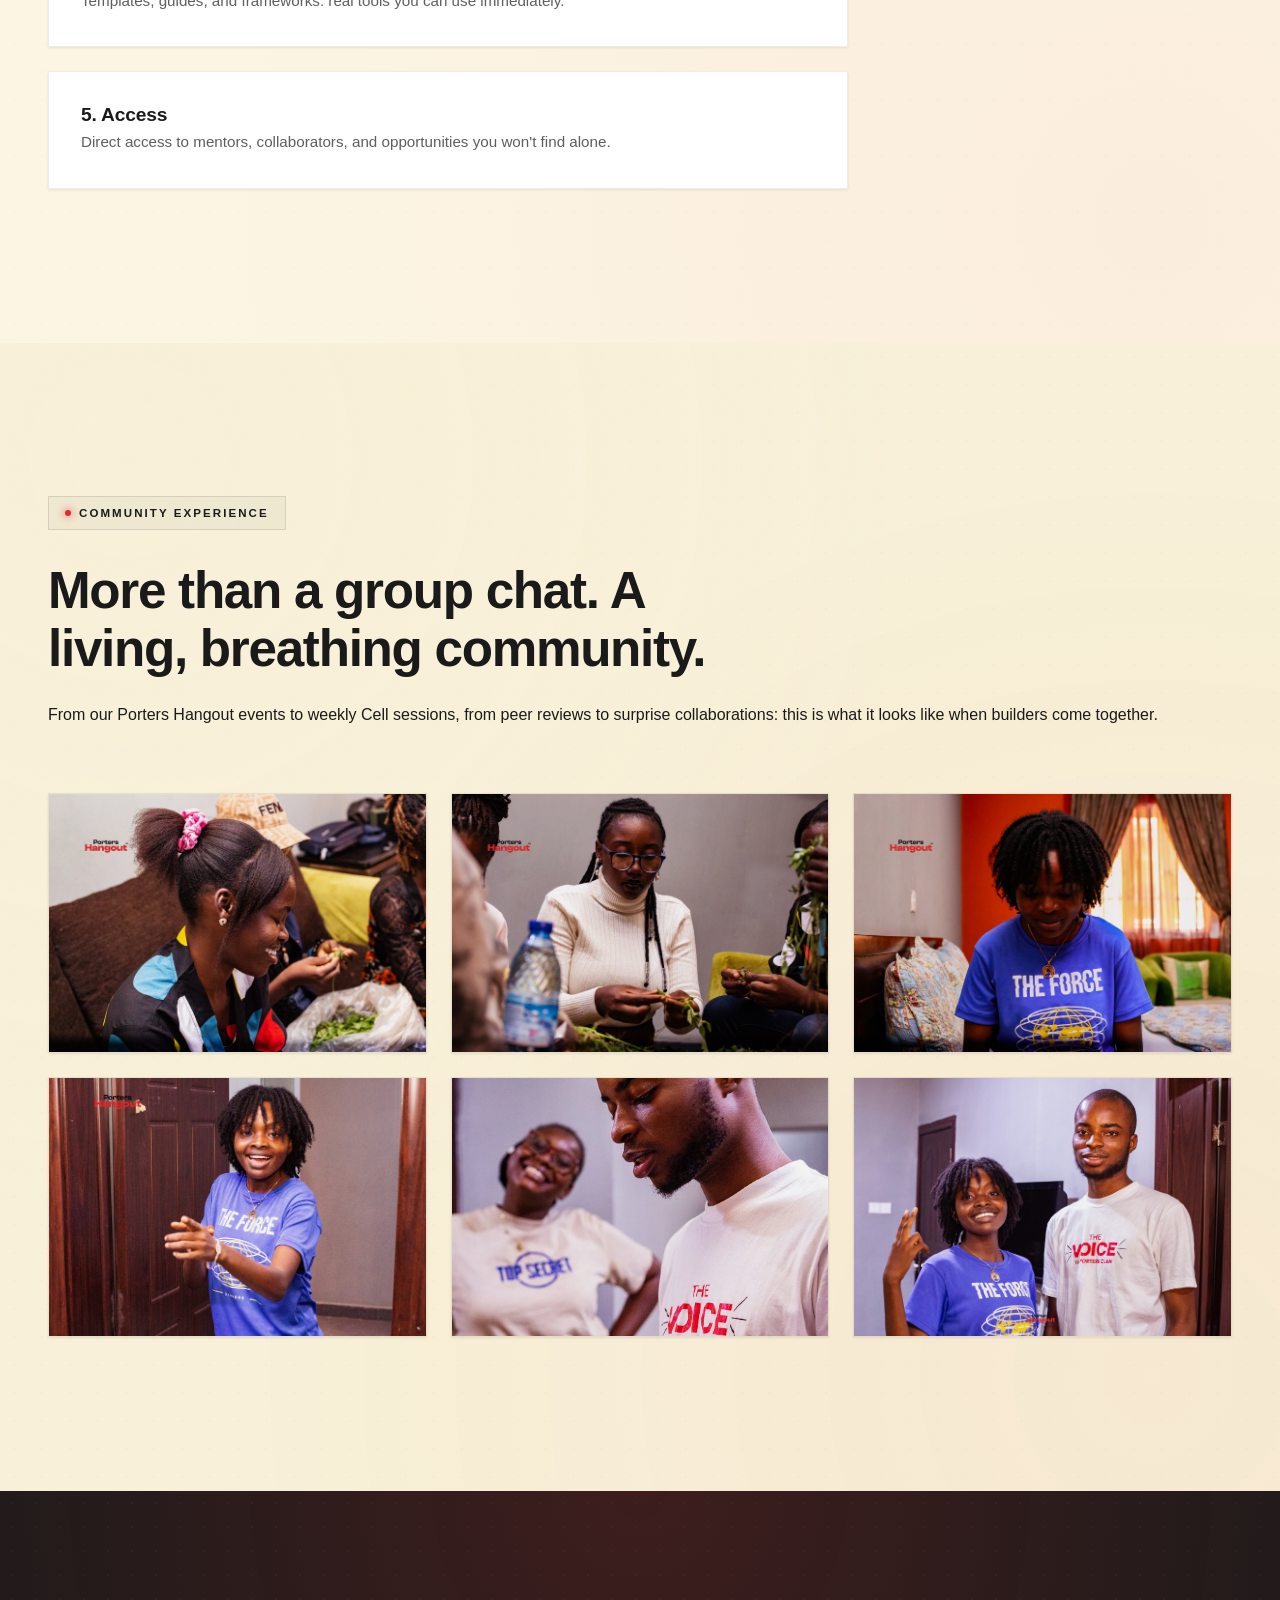
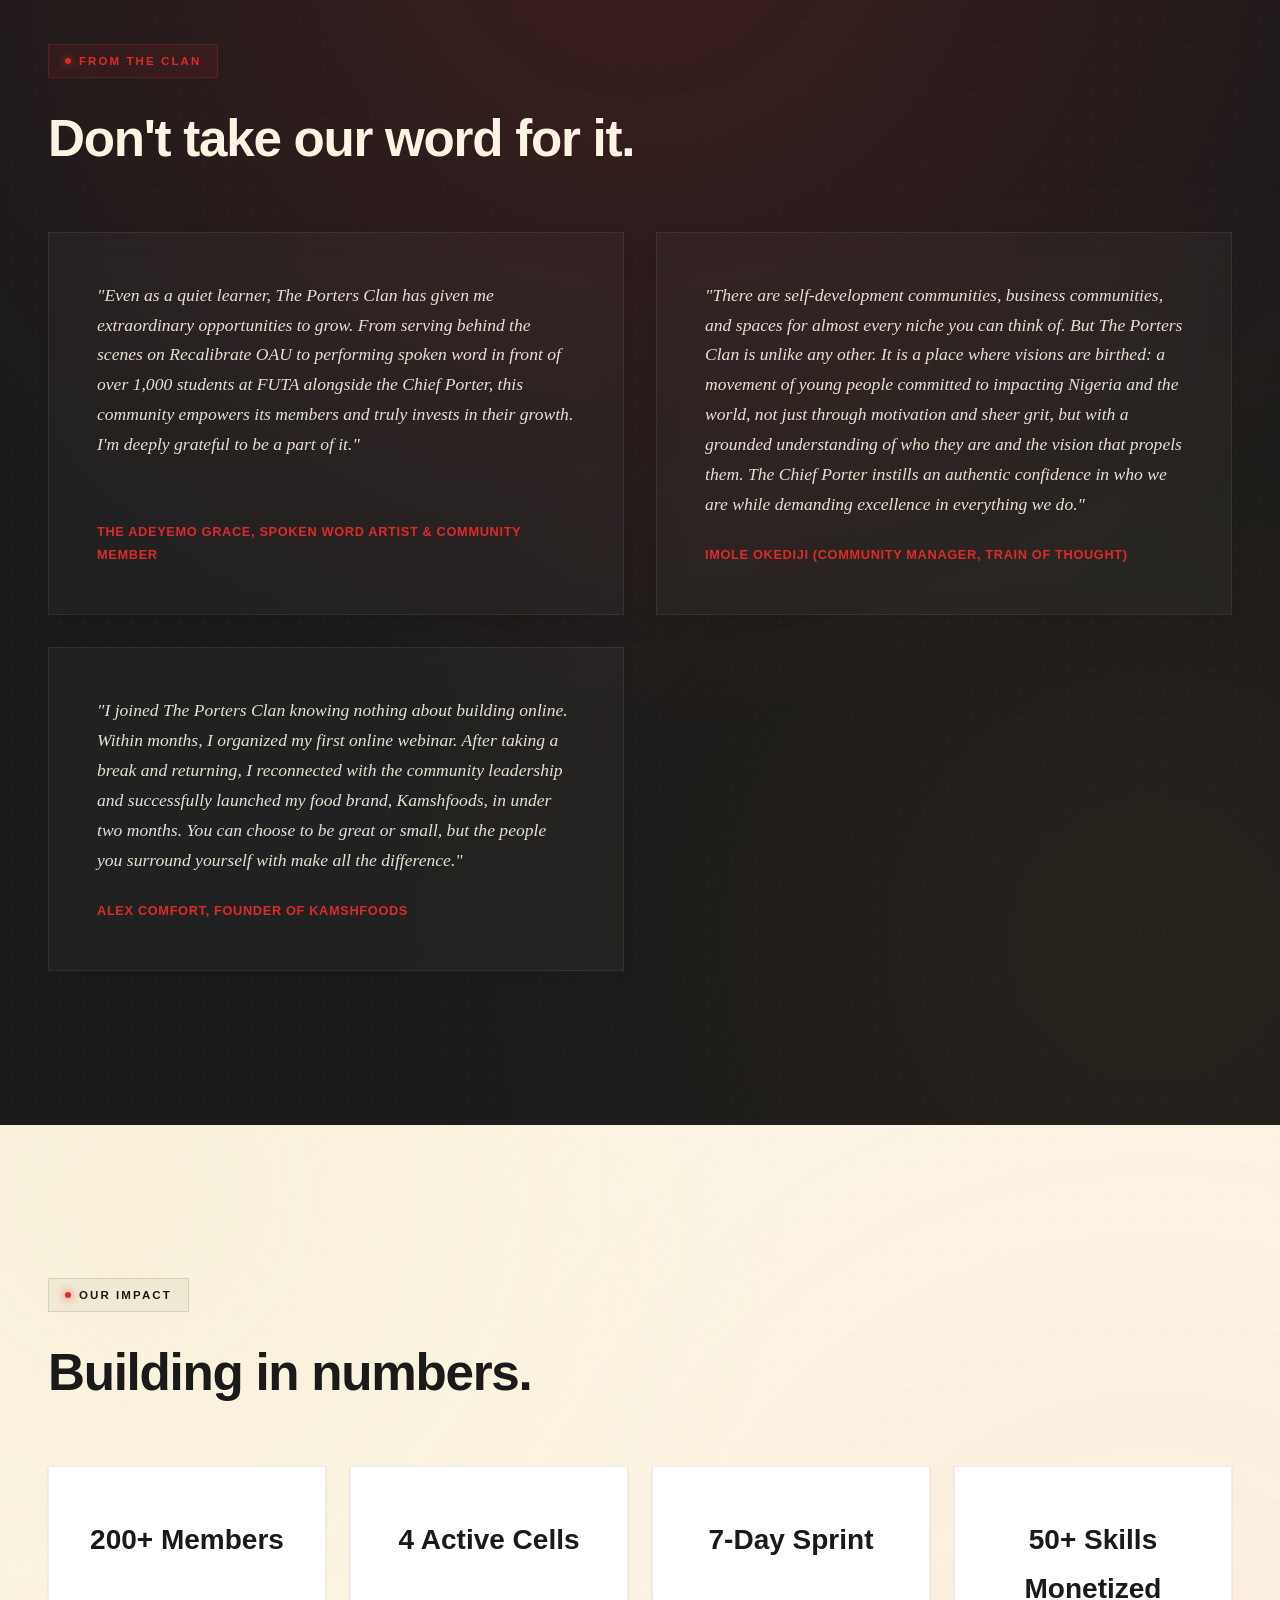
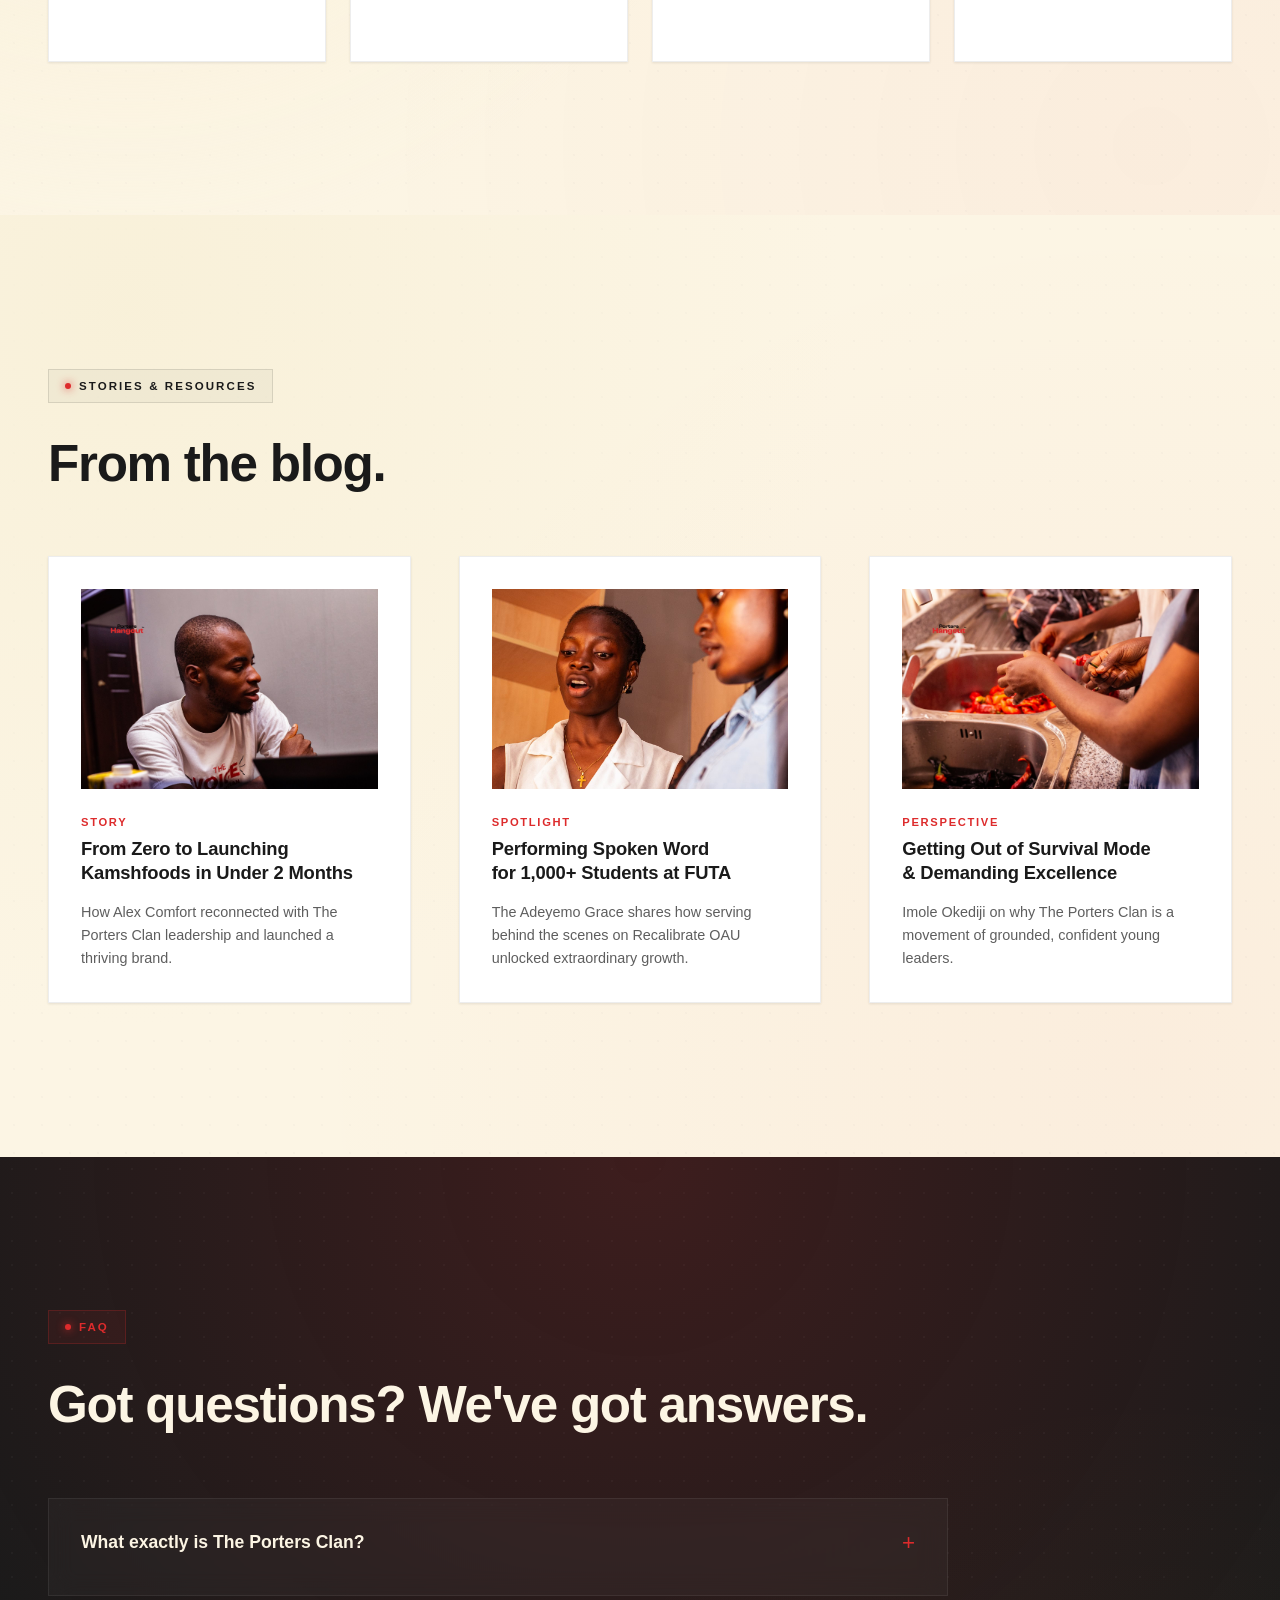
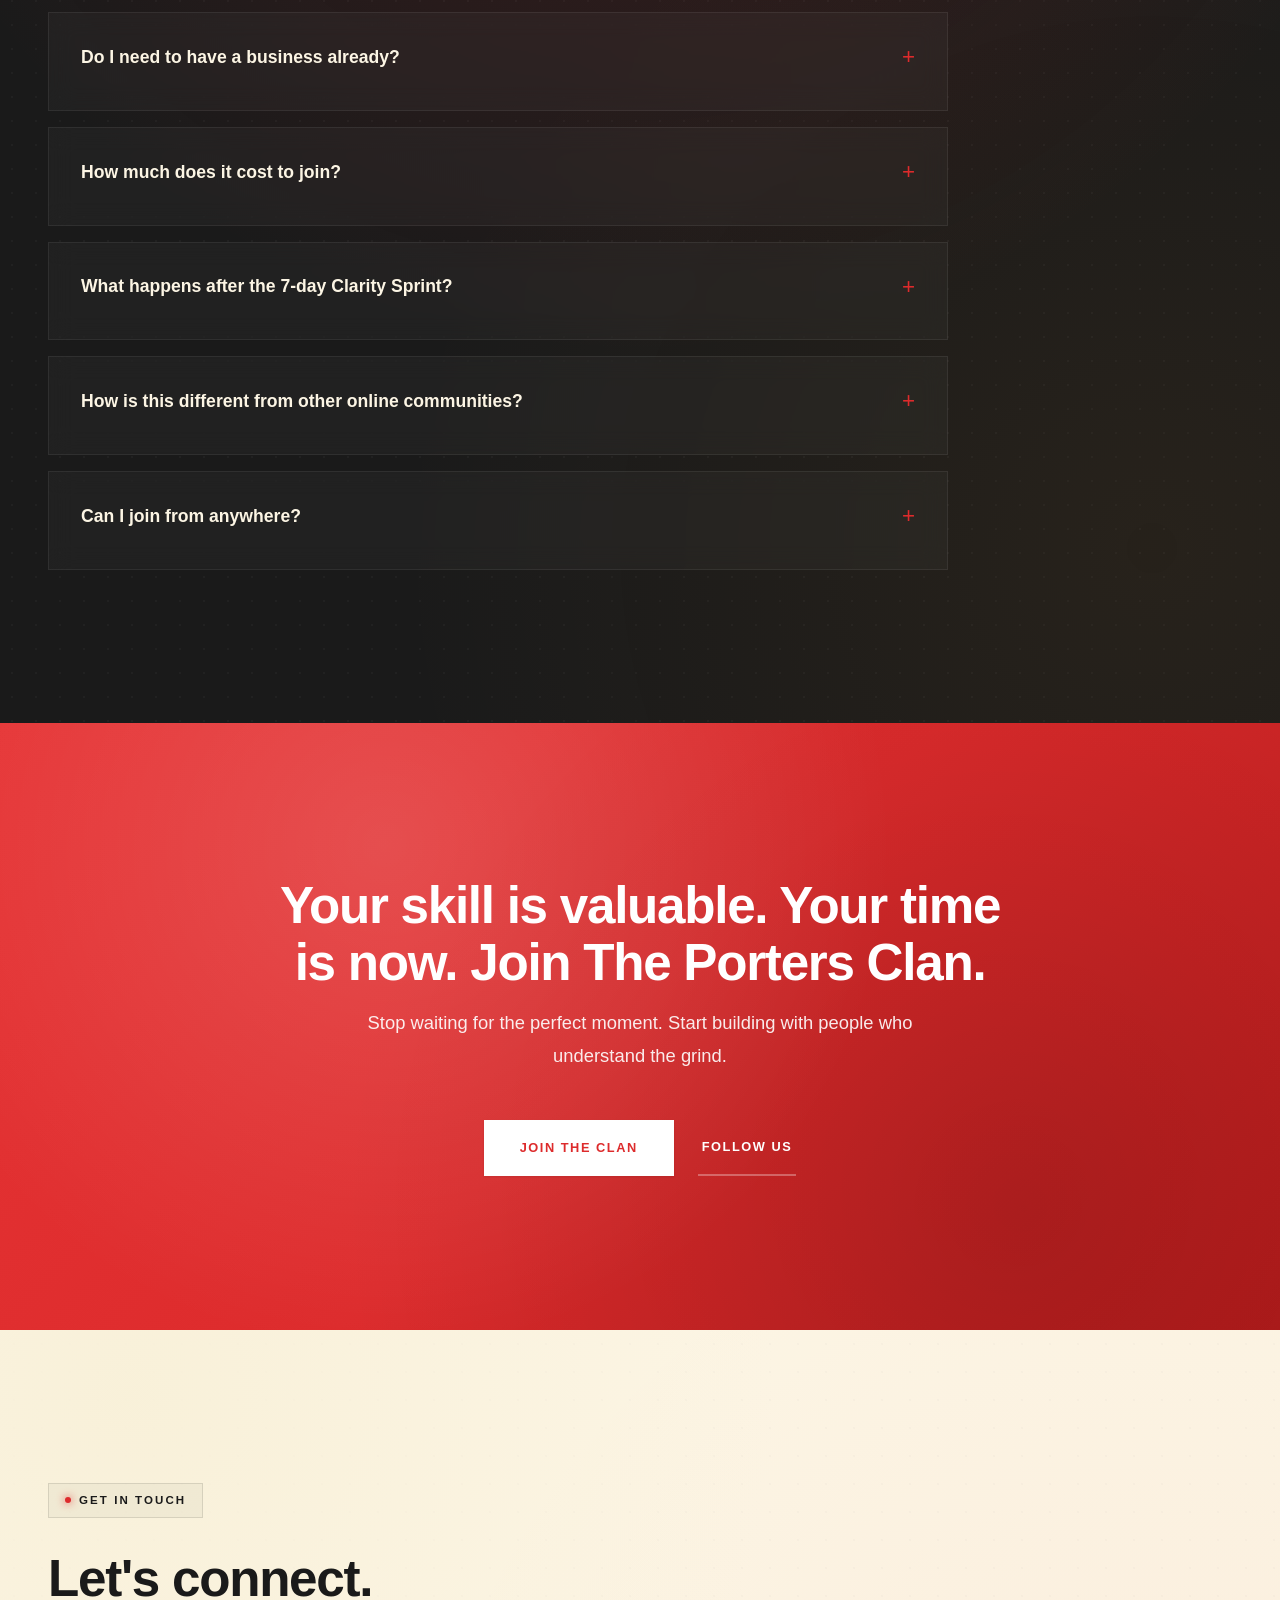
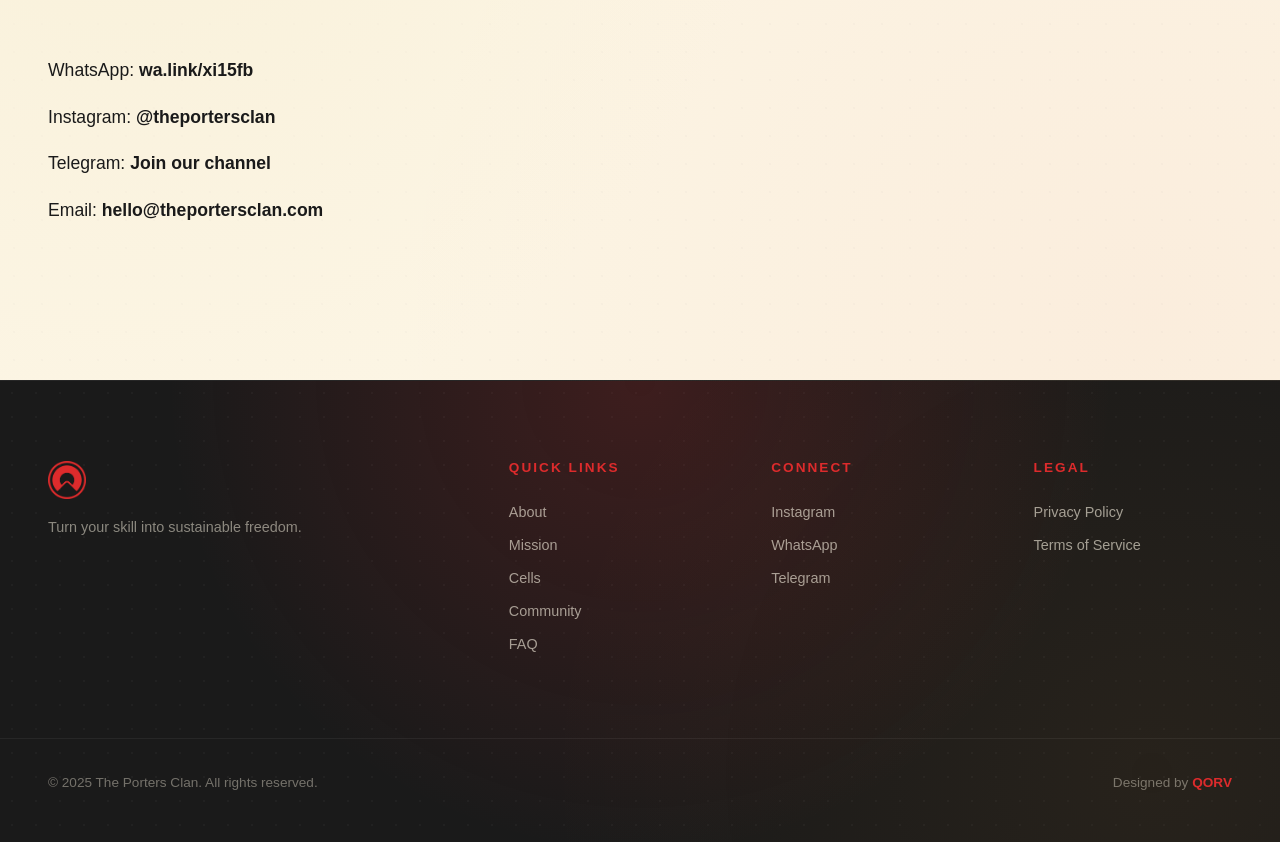
==== commit 2b856f54: "Add files via upload" ====
--- a/index.html
+++ b/index.html
@@ -368,7 +368,7 @@
                     </blockquote>
                     <blockquote>
                         <p>"There are self-development communities, business communities, and spaces for almost every niche you can think of. But The Porters Clan is unlike any other. It is a place where visions are birthed: a movement of young people committed to impacting Nigeria and the world, not just through motivation and sheer grit, but with a grounded understanding of who they are and the vision that propels them. The Chief Porter instills an authentic confidence in who we are while demanding excellence in everything we do."</p>
-                        <footer>Imole Okediji, Community Manager at Train of Thought</footer>
+                        <footer>Imole Okediji (Community Manager, Train of Thought)</footer>
                     </blockquote>
                     <blockquote>
                         <p>"I joined The Porters Clan knowing nothing about building online. Within months, I organized my first online webinar. After taking a break and returning, I reconnected with the community leadership and successfully launched my food brand, Kamshfoods, in under two months. You can choose to be great or small, but the people you surround yourself with make all the difference."</p>
